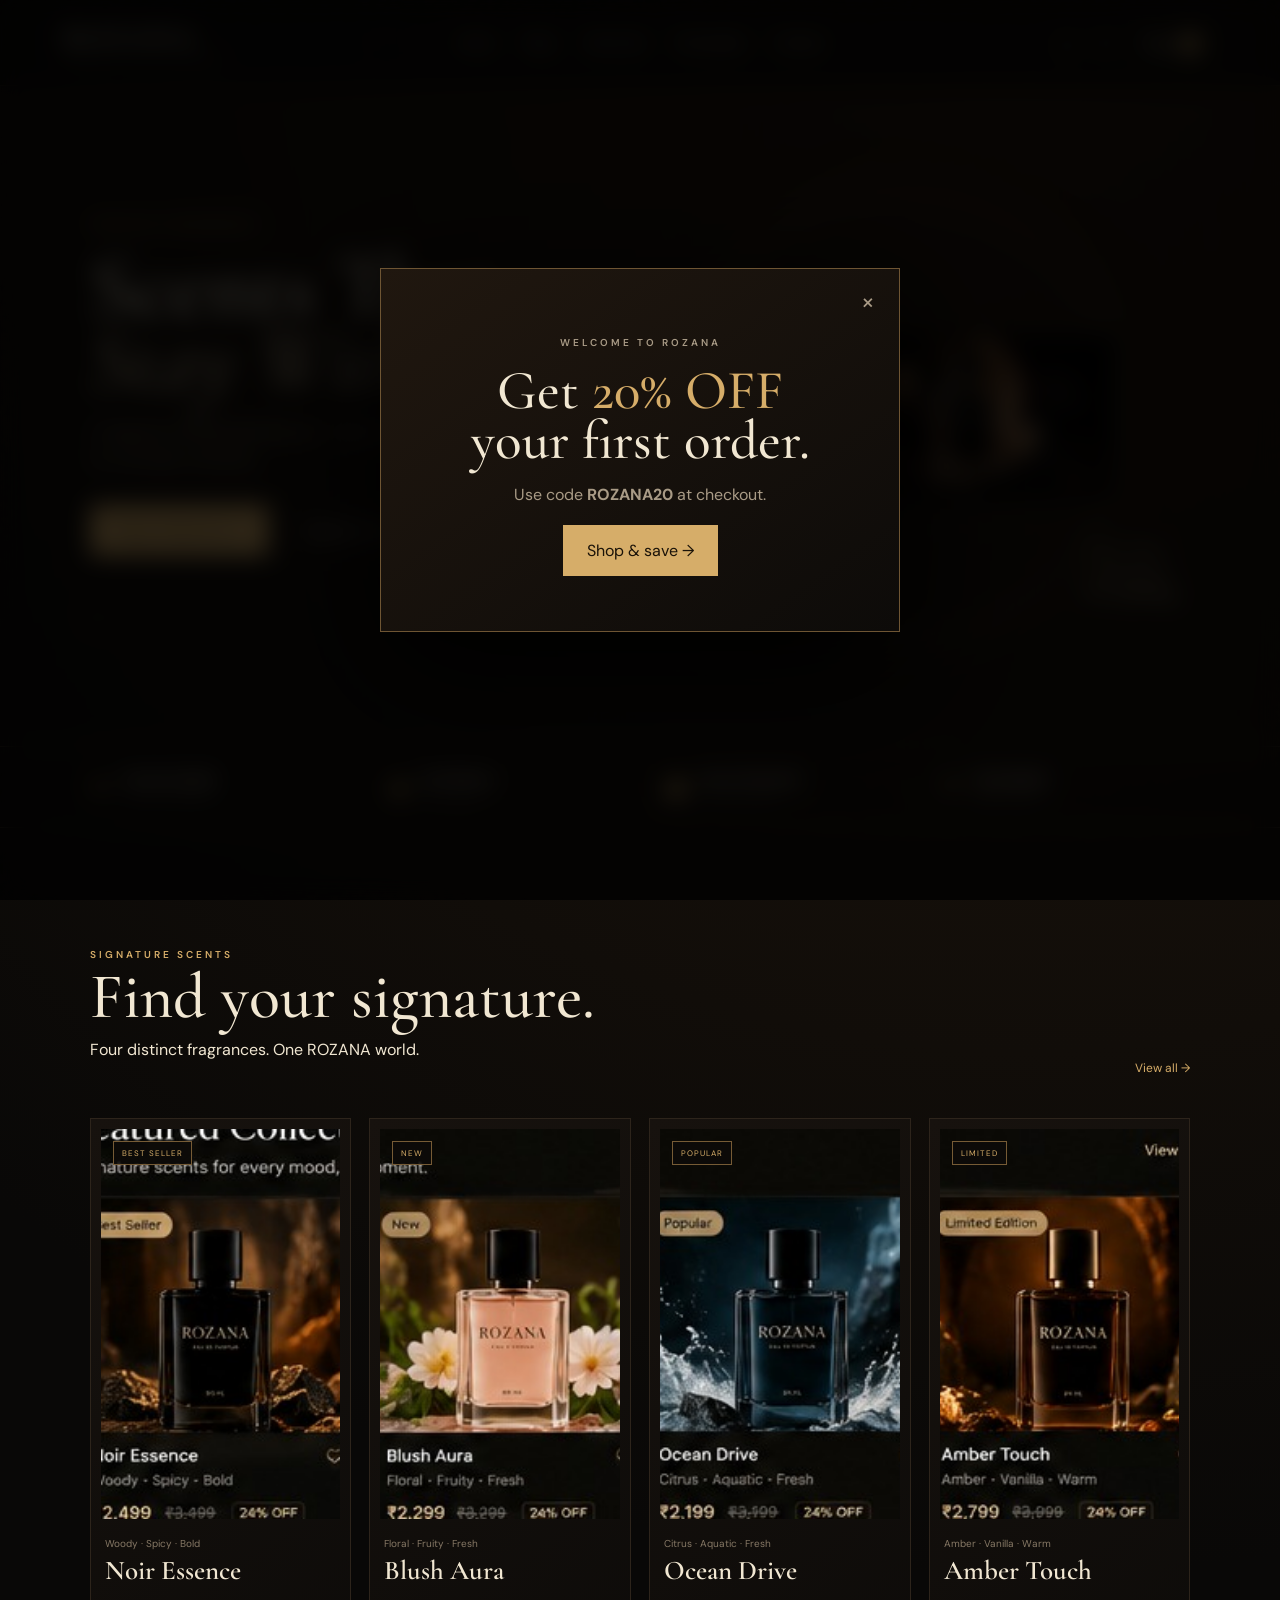
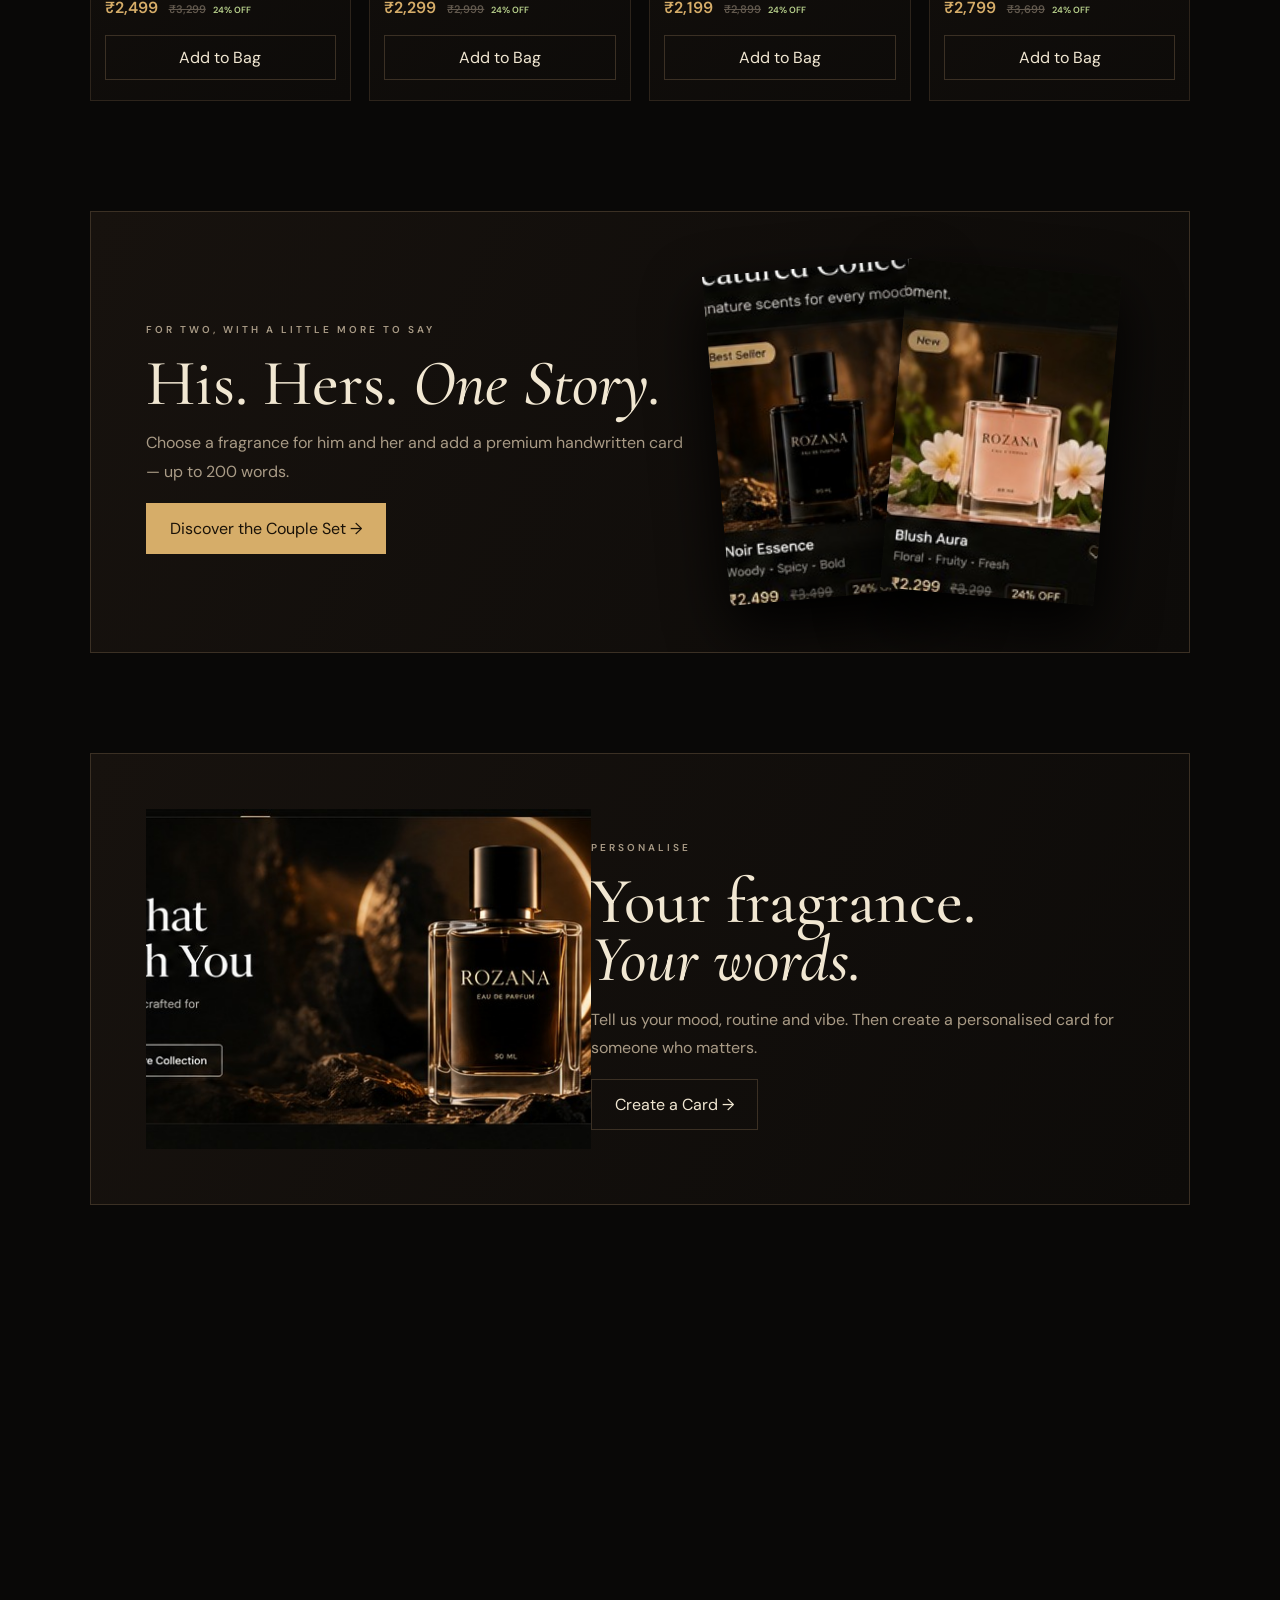
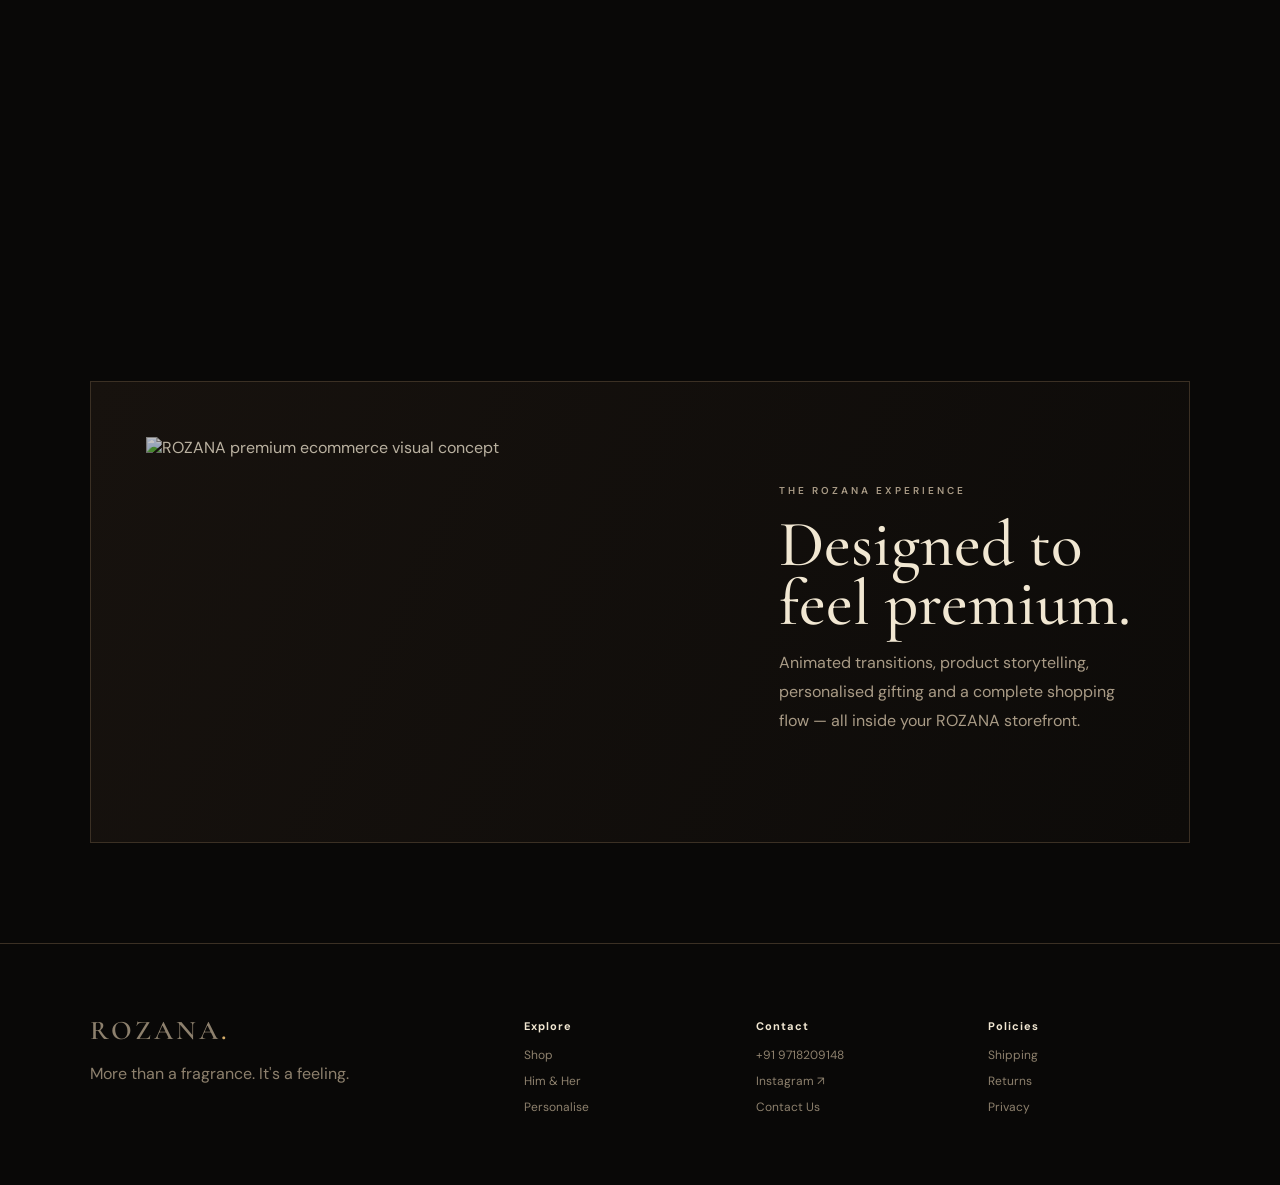
==== index.html @ 4d8184d3 "Update index.html" ====
<!doctype html>
<html lang="en">
<head>
<meta charset="utf-8">
<meta name="viewport" content="width=device-width,initial-scale=1">
<title>ROZANA — Perfume for your everyday</title>
<meta name="description" content="ROZANA premium fragrances for every mood, moment and memory.">
<link rel="stylesheet" href="style.css">
</head>
<body>
<div class="noise"></div>

<header class="nav" id="nav">
  <a class="logo" href="index.html">ROZANA<span>.</span><small>PERFUME FOR YOUR EVERYDAY</small></a>
  <nav>
    <a href="index.html">Home</a><a href="#shop">Shop</a><a href="couple.html">Him & Her</a>
    <a href="card.html">Personalise</a><a href="contact.html">Contact</a>
  </nav>
  <div class="nav-actions">
    <button aria-label="Search" onclick="openSearch()">⌕</button>
    <a href="contact.html" aria-label="Account">♙</a>
    <a class="cart-link" href="cart.html">Bag <b id="cartCount">0</b></a>
  </div>
</header>

<main>
<section class="hero">
  <div class="hero-copy reveal">
    <p class="eyebrow">PREMIUM FRAGRANCES</p>
    <h1>Scents That<br><i>Stay With You.</i></h1>
    <p class="lead">A fragrance should feel like you — memorable, intimate and made for everyday moments.</p>
    <div class="actions"><a class="btn gold" href="#shop">Shop Collection →</a><a class="btn line" href="couple.html">Explore Him & Her</a></div>
    <div class="hero-points"><span>01</span><span>02</span><span>03</span><span>04</span></div>
  </div>
  <div class="hero-art reveal">
    <div class="glow-ring"></div><img src="hero.jpg" alt="ROZANA premium fragrance">
    <div class="floating-note">More than<br>a fragrance.<br><b>It's a feeling.</b></div>
  </div>
</section>

<section class="benefits">
  <div><b>✦</b><span><strong>Premium Quality</strong><small>Authentic products</small></span></div>
  <div><b>◈</b><span><strong>Fast Delivery</strong><small>Across India</small></span></div>
  <div><b>▣</b><span><strong>Secure Payments</strong><small>UPI · Card · COD</small></span></div>
  <div><b>♡</b><span><strong>Personalised</strong><small>Make it yours</small></span></div>
</section>

<section class="section" id="shop">
  <div class="section-head reveal"><div><p class="eyebrow">SIGNATURE SCENTS</p><h2>Find your signature.</h2><p>Four distinct fragrances. One ROZANA world.</p></div><a href="#shop">View all →</a></div>
  <div class="products">
    <article class="product reveal" onclick="location.href='product.html?product=noir'"><div class="product-img"><span>BEST SELLER</span><img src="noir.jpg" alt="Noir Essence"></div><p>Woody · Spicy · Bold</p><h3>Noir Essence</h3><div class="price">₹2,499 <del>₹3,299</del><em>24% OFF</em></div><button onclick="event.stopPropagation();addToCart('Noir Essence',2499,'noir.jpg')">Add to Bag</button></article>
    <article class="product reveal" onclick="location.href='product.html?product=blush'"><div class="product-img"><span>NEW</span><img src="blush.jpg" alt="Blush Aura"></div><p>Floral · Fruity · Fresh</p><h3>Blush Aura</h3><div class="price">₹2,299 <del>₹2,999</del><em>24% OFF</em></div><button onclick="event.stopPropagation();addToCart('Blush Aura',2299,'blush.jpg')">Add to Bag</button></article>
    <article class="product reveal" onclick="location.href='product.html?product=ocean'"><div class="product-img"><span>POPULAR</span><img src="ocean.jpg" alt="Ocean Drive"></div><p>Citrus · Aquatic · Fresh</p><h3>Ocean Drive</h3><div class="price">₹2,199 <del>₹2,899</del><em>24% OFF</em></div><button onclick="event.stopPropagation();addToCart('Ocean Drive',2199,'ocean.jpg')">Add to Bag</button></article>
    <article class="product reveal" onclick="location.href='product.html?product=amber'"><div class="product-img"><span>LIMITED</span><img src="amber.jpg" alt="Amber Touch"></div><p>Amber · Vanilla · Warm</p><h3>Amber Touch</h3><div class="price">₹2,799 <del>₹3,699</del><em>24% OFF</em></div><button onclick="event.stopPropagation();addToCart('Amber Touch',2799,'amber.jpg')">Add to Bag</button></article>
  </div>
</section>

<section class="couple-banner reveal">
  <div><p class="eyebrow">FOR TWO, WITH A LITTLE MORE TO SAY</p><h2>His. Hers. <i>One Story.</i></h2><p>Choose a fragrance for him and her and add a premium handwritten card — up to 200 words.</p><a class="btn gold" href="couple.html">Discover the Couple Set →</a></div>
  <div class="couple-images"><img src="noir.jpg"><img src="blush.jpg"></div>
</section>

<section class="personalise reveal">
  <div class="personalise-image"><img src="hero.jpg" alt=""></div>
  <div><p class="eyebrow">PERSONALISE</p><h2>Your fragrance.<br><i>Your words.</i></h2><p>Tell us your mood, routine and vibe. Then create a personalised card for someone who matters.</p><a class="btn line" href="card.html">Create a Card →</a></div>
</section>

<section class="founder reveal">
  <div><img src="ceo.jpg" alt="Aman Raj Singh, Founder & CEO"></div>
  <div><p class="eyebrow">THE PERSON BEHIND ROZANA</p><h2>Meet Aman Raj Singh.</h2><p>Founder & CEO of ROZANA — building a fragrance brand around presence, emotion and everyday memories.</p><p class="quote">“Fragrance is not just a scent; it is a memory, a feeling, a moment.”</p><a class="btn line" href="contact.html">Get in touch →</a></div>
</section>

<section class="ai-showcase reveal">
  <img src="ai-showcase.png" alt="ROZANA premium ecommerce visual concept">
  <div><p class="eyebrow">THE ROZANA EXPERIENCE</p><h2>Designed to feel premium.</h2><p>Animated transitions, product storytelling, personalised gifting and a complete shopping flow — all inside your ROZANA storefront.</p></div>
</section>
</main>

<footer>
  <div><a class="logo" href="index.html">ROZANA<span>.</span></a><p>More than a fragrance. It's a feeling.</p></div>
  <div><h4>Explore</h4><a href="#shop">Shop</a><a href="couple.html">Him & Her</a><a href="card.html">Personalise</a></div>
  <div><h4>Contact</h4><a href="tel:+919718209148">+91 9718209148</a><a href="https://www.instagram.com/_aman_singh__81?stkn=MWptejJ2N3R3ejg1Yw%3D%3D&utm_source=qr" target="_blank">Instagram ↗</a><a href="contact.html">Contact Us</a></div>
  <div><h4>Policies</h4><a href="#">Shipping</a><a href="#">Returns</a><a href="#">Privacy</a></div>
</footer>

<div class="modal" id="discountModal"><div class="modal-card offer"><button class="close" onclick="closeModal('discountModal')">×</button><p class="eyebrow">WELCOME TO ROZANA</p><h2>Get <span>20% OFF</span><br>your first order.</h2><p>Use code <b>ROZANA20</b> at checkout.</p><button class="btn gold" onclick="closeModal('discountModal');openModal('coupleModal')">Shop & save →</button></div></div>
<div class="modal" id="coupleModal"><div class="modal-card couple-modal"><button class="close" onclick="closeModal('coupleModal')">×</button><p class="eyebrow">A LITTLE SOMETHING FOR TWO</p><h2>Him + Her<br><i>One beautiful story.</i></h2><p>Order any couple set and add a handwritten personalised card up to 200 words.</p><a class="btn gold" href="couple.html">Explore Couple Set →</a></div></div>
<div class="search-modal" id="searchModal"><div><button class="close" onclick="closeSearch()">×</button><input id="searchInput" autofocus placeholder="Search Noir, Blush, Ocean..."><p>Try: Noir Essence · Blush Aura · Ocean Drive · Amber Touch</p></div></div>
<div class="toast" id="toast"></div>
<script src="script.js"></script>
</body>
</html>
---- style.css ----
@import url('https://fonts.googleapis.com/css2?family=Cormorant+Garamond:wght@400;500;600;700&family=DM+Sans:wght@400;500;600&display=swap');
:root{--bg:#090807;--panel:#12100d;--panel2:#181410;--line:#3b3024;--gold:#d6ad69;--cream:#f1e7d2;--muted:#a99b86;--serif:'Cormorant Garamond',serif;--sans:'DM Sans',sans-serif}
*{box-sizing:border-box}html{scroll-behavior:smooth}body{margin:0;background:radial-gradient(circle at 80% 0,#21170d 0,#090807 35%);color:var(--cream);font-family:var(--sans);overflow-x:hidden}.noise{position:fixed;inset:0;pointer-events:none;opacity:.035;background-image:url("data:image/svg+xml,%3Csvg viewBox='0 0 160 160' xmlns='http://www.w3.org/2000/svg'%3E%3Cfilter id='n'%3E%3CfeTurbulence type='fractalNoise' baseFrequency='.8' numOctaves='4' stitchTiles='stitch'/%3E%3C/filter%3E%3Crect width='100%25' height='100%25' filter='url(%23n)' opacity='.8'/%3E%3C/svg%3E");z-index:20}
a{color:inherit;text-decoration:none}button,input,textarea{font:inherit}.nav{position:sticky;top:0;z-index:15;height:86px;padding:0 max(5vw,40px);display:flex;align-items:center;justify-content:space-between;border-bottom:1px solid rgba(214,173,105,.12);background:rgba(9,8,7,.78);backdrop-filter:blur(18px)}.logo{font:600 27px var(--serif);letter-spacing:3px}.logo span{color:var(--gold)}.logo small{display:block;font:8px var(--sans);letter-spacing:1.8px;color:#857966}.nav nav{display:flex;gap:30px;color:#b9ac98;font-size:13px}.nav nav a:hover,.nav nav a.active{color:var(--gold)}.nav-actions{display:flex;gap:17px;align-items:center;color:#c7b99f}.nav-actions button{background:none;border:0;color:inherit;font-size:24px;cursor:pointer}.cart-link{border:1px solid var(--line);padding:11px 15px;border-radius:2px}.cart-link b,.nav-actions b{background:var(--gold);color:#17110a;border-radius:50%;font-size:11px;padding:3px 6px;margin-left:4px}
.hero{min-height:650px;display:grid;grid-template-columns:1fr 1.1fr;align-items:center;padding:70px max(7vw,50px);position:relative}.hero-copy{max-width:610px}.eyebrow{font-size:10px;letter-spacing:3px;color:var(--gold);font-weight:600}.hero h1,.section h2,.couple-hero h1,.card-intro h1,.contact-page h1,.founder h2{font:500 clamp(52px,7vw,92px)/.82 var(--serif);margin:20px 0}.hero h1 i,.couple-hero i,.card-intro i,.contact-page i,.founder i{font-weight:400;color:#d4c2a1}.lead{color:var(--muted);max-width:500px;line-height:1.8}.actions{display:flex;gap:12px;flex-wrap:wrap;margin-top:30px}.btn{display:inline-flex;align-items:center;justify-content:center;border:1px solid var(--line);padding:14px 23px;cursor:pointer;transition:.35s}.btn.gold{background:var(--gold);color:#1a1208;border-color:var(--gold)}.btn.gold:hover{transform:translateY(-3px);box-shadow:0 12px 35px rgba(214,173,105,.2)}.btn.line:hover{border-color:var(--gold);color:var(--gold)}.hero-points{display:flex;gap:20px;margin-top:55px;color:#716554;font-size:10px}.hero-points span:first-child{color:var(--gold)}.hero-art{height:520px;position:relative;display:flex;align-items:center;justify-content:center}.hero-art img{width:min(75%,550px);max-height:560px;object-fit:cover;border-radius:2px;filter:saturate(.8) contrast(1.1);animation:float 6s ease-in-out infinite}.glow-ring{position:absolute;width:430px;height:430px;border:1px solid rgba(214,173,105,.35);border-radius:50%;box-shadow:0 0 80px rgba(214,173,105,.08);animation:spin 20s linear infinite}.floating-note{position:absolute;right:2%;bottom:14%;font:italic 20px var(--serif);color:#c8b596;line-height:1.05}.benefits{display:grid;grid-template-columns:repeat(4,1fr);border-top:1px solid var(--line);border-bottom:1px solid var(--line);padding:24px max(7vw,40px)}.benefits>div{display:flex;gap:14px;align-items:center;border-right:1px solid var(--line);padding-left:25px}.benefits>div:first-child{padding-left:0}.benefits>div:last-child{border:0}.benefits b{color:var(--gold);font-size:22px}.benefits strong,.benefits small{display:block}.benefits strong{font-size:12px}.benefits small{color:#776d60;font-size:10px;margin-top:3px}.section{padding:110px max(7vw,40px)}.section-head{display:flex;justify-content:space-between;align-items:end;margin-bottom:42px}.section h2{font-size:64px;margin:10px 0}.section-head> a{color:var(--gold);font-size:12px}.products{display:grid;grid-template-columns:repeat(4,1fr);gap:18px}.product{background:linear-gradient(145deg,#17120e,#0d0b09);border:1px solid #2d241b;padding:10px 10px 20px;cursor:pointer;transition:.45s;position:relative}.product:hover{transform:translateY(-8px);border-color:#7c6039;box-shadow:0 25px 70px rgba(0,0,0,.4)}.product-img{height:390px;background:#15100c;position:relative;overflow:hidden}.product-img img{width:100%;height:100%;object-fit:cover;transition:.7s}.product:hover .product-img img{transform:scale(1.06)}.product-img span{position:absolute;top:12px;left:12px;z-index:1;background:#0d0b09dd;border:1px solid #765b35;color:var(--gold);padding:6px 8px;font-size:8px;letter-spacing:1px}.product>p{font-size:10px;color:#877966;margin:18px 4px 4px}.product h3{font:600 27px var(--serif);margin:0 4px}.price{margin:10px 4px;color:var(--gold);font-weight:600}.price del{color:#62594e;font-size:11px;margin-left:7px}.price em{font-style:normal;color:#b9d28d;font-size:9px;margin-left:7px}.product button{width:calc(100% - 8px);margin:7px 4px 0;background:transparent;color:var(--cream);border:1px solid var(--line);padding:11px;cursor:pointer}.product button:hover{border-color:var(--gold);color:var(--gold)}
.couple-banner,.personalise,.founder,.ai-showcase{margin:0 max(7vw,40px) 100px;border:1px solid var(--line);background:linear-gradient(115deg,#17120e,#0d0b09);min-height:410px;padding:55px;display:grid;grid-template-columns:1.1fr .9fr;align-items:center;overflow:hidden}.couple-banner h2,.personalise h2,.ai-showcase h2{font:500 65px/.9 var(--serif);margin:16px 0}.couple-banner p,.personalise p,.founder p,.ai-showcase p{color:var(--muted);line-height:1.8;max-width:580px}.couple-images{display:flex;justify-content:center;gap:-20px}.couple-images img{width:48%;height:330px;object-fit:cover;transform:rotate(-5deg);box-shadow:0 25px 60px #000}.couple-images img+img{transform:rotate(5deg);margin-left:-35px}.personalise{grid-template-columns:.9fr 1.1fr}.personalise-image{height:340px;overflow:hidden}.personalise-image img{width:100%;height:100%;object-fit:cover}.founder{grid-template-columns:.7fr 1.3fr}.founder>div:first-child{height:410px}.founder img{width:100%;height:100%;object-fit:cover;object-position:center 20%}.quote{font:italic 25px var(--serif);color:#cdbb9d!important}.ai-showcase{position:relative;grid-template-columns:1.2fr .8fr}.ai-showcase img{width:100%;height:350px;object-fit:cover;opacity:.75}.ai-showcase>div{padding-left:40px}
footer{border-top:1px solid var(--line);padding:60px max(7vw,40px);display:grid;grid-template-columns:2fr repeat(3,1fr);gap:30px;color:#8d806d}footer h4{color:var(--cream);font-size:11px;letter-spacing:1px}footer a{display:block;font-size:12px;margin:10px 0}footer a:hover{color:var(--gold)}
.modal,.search-modal{position:fixed;inset:0;background:rgba(0,0,0,.78);backdrop-filter:blur(12px);z-index:50;display:none;align-items:center;justify-content:center}.modal.show,.search-modal.show{display:flex}.modal-card{width:min(520px,90vw);background:linear-gradient(145deg,#20170f,#0d0b09);border:1px solid #6e5533;padding:55px;position:relative;text-align:center;box-shadow:0 40px 120px #000}.modal-card h2{font:500 55px/.9 var(--serif);margin:15px 0}.modal-card h2 span{color:var(--gold)}.modal-card p{color:var(--muted);line-height:1.7}.close{position:absolute;top:15px;right:18px;border:0;background:none;color:#a99b86;font-size:25px;cursor:pointer}.search-modal>div{width:min(700px,90vw)}.search-modal input{width:100%;background:none;border:0;border-bottom:1px solid var(--gold);color:var(--cream);font:500 42px var(--serif);padding:20px 0;outline:0}.search-modal p{color:#837764}.toast{position:fixed;right:25px;bottom:25px;background:#17110b;border:1px solid var(--gold);padding:15px 20px;color:var(--cream);transform:translateY(120px);opacity:0;transition:.3s;z-index:80}.toast.show{transform:none;opacity:1}
.product-page,.cart-page,.checkout,.card-page,.contact-page{padding:90px max(7vw,40px)}.breadcrumbs{color:#716555;font-size:11px;margin-bottom:30px}.breadcrumbs a{color:var(--gold)}.product-detail{display:grid;grid-template-columns:1.05fr .95fr;gap:70px}.detail-image{height:650px;background:#120d09}.detail-image img{width:100%;height:100%;object-fit:cover}.detail-copy h1{font:500 78px/.85 var(--serif);margin:15px 0}.category{color:#8d806d}.rating{color:var(--gold);margin:22px 0}.rating span{color:#857967;font-size:11px;margin-left:10px}.big-price{font-size:28px;color:var(--gold);margin:15px 0}.detail-copy>p:not(.category){color:#a99b86;line-height:1.8}.sizes{display:flex;gap:8px;align-items:center;margin:25px 0}.sizes b{margin-right:12px}.sizes button,.qty button{background:none;border:1px solid var(--line);color:var(--cream);padding:9px 15px;cursor:pointer}.sizes .active{border-color:var(--gold);color:var(--gold)}.qty{display:flex;gap:0;margin-bottom:20px}.qty button{width:38px}.qty span{border-top:1px solid var(--line);border-bottom:1px solid var(--line);padding:9px 20px}.detail-actions{display:flex;gap:10px;margin-bottom:35px}.detail-copy details{border-top:1px solid var(--line);padding:17px 0;color:#c1b39c}.detail-copy details p{color:#827665;line-height:1.7}.couple-hero{min-height:600px;padding:100px max(7vw,40px);display:grid;grid-template-columns:1fr 1fr;align-items:center;background:radial-gradient(circle at 75%,#382014,#090807 55%)}.couple-hero h1{font-size:92px}.couple-hero p{color:#a99b86;line-height:1.8;max-width:520px}.offer-badge{display:inline-block;border:1px solid var(--gold);padding:10px 15px;color:var(--gold);font-size:10px;letter-spacing:1px;margin-top:15px}.couple-bottles{display:flex;justify-content:center}.couple-bottles img{width:48%;height:500px;object-fit:cover}.couple-grid{padding:100px max(7vw,40px);display:grid;grid-template-columns:1fr 70px 1fr;align-items:center;gap:25px}.pair-card{background:#14100c;border:1px solid var(--line);padding:20px;text-align:center}.pair-card img{width:100%;height:430px;object-fit:cover}.pair-card h2{font:500 45px var(--serif);margin:15px 0 4px}.pair-card p{color:#857866}.tag{display:inline-block;color:var(--gold);font-size:9px;letter-spacing:2px;margin:10px}.pair-plus{font:40px var(--serif);color:var(--gold);text-align:center}.card-offer{margin:0 max(7vw,40px) 100px;display:grid;grid-template-columns:1fr .8fr;gap:60px;align-items:center;border:1px solid var(--line);padding:70px;background:#14100c}.card-offer h2{font:500 64px/.9 var(--serif)}.card-offer p,.card-offer li{color:#a99b86;line-height:1.8}.note-preview{background:#e9d7b4;color:#342718;padding:50px 35px;min-height:390px;transform:rotate(2deg);box-shadow:0 30px 80px #000;display:flex;flex-direction:column;justify-content:center}.note-preview p{color:#5e4c34;font:600 15px var(--serif);letter-spacing:2px}.note-preview span{font:italic 24px var(--serif);margin-bottom:25px}.note-preview strong{font:italic 32px var(--serif);font-weight:500}.note-preview small{font-size:25px;margin-top:30px}.note-preview em{font:11px var(--sans);margin-top:20px;color:#806d4e}.card-page{max-width:1300px;margin:auto}.card-intro{max-width:700px}.card-intro h1{font-size:85px}.card-intro>p:last-child{color:#a99b86;line-height:1.8}.card-builder{margin-top:60px;display:grid;grid-template-columns:1fr .8fr;gap:60px}.card-builder label{display:flex;justify-content:space-between;font-size:12px;margin-bottom:12px}.card-builder label span{color:var(--gold)}textarea,input{background:#100d0a;border:1px solid var(--line);color:var(--cream);padding:16px;outline:0}textarea:focus,input:focus{border-color:#8c6b3d}.card-builder textarea{width:100%;height:320px;resize:vertical}.card-examples{display:flex;gap:8px;flex-wrap:wrap;margin:12px 0 25px}.card-examples button{background:none;border:1px solid var(--line);color:#a99b86;padding:8px 10px;cursor:pointer;font-size:11px}.paper{background:#e9d7b4;color:#342718;padding:50px;min-height:460px;display:flex;flex-direction:column;justify-content:center;box-shadow:0 30px 100px #000;transform:rotate(1.5deg)}.paper p{font:600 14px var(--serif);letter-spacing:3px}.paper span{font:italic 22px var(--serif);margin:30px 0 15px}.paper strong{font:italic 34px var(--serif);font-weight:500;line-height:1.1}.paper small{font-size:25px;margin-top:25px}.paper em{font:10px var(--sans);color:#806d4e;margin-top:25px}.cart-page h1,.checkout h1{font:500 72px var(--serif);margin:15px 0}.cart-layout,.checkout{display:grid;grid-template-columns:1.5fr .7fr;gap:50px}.cart-row{display:grid;grid-template-columns:90px 1fr auto;gap:18px;align-items:center;border-bottom:1px solid var(--line);padding:18px 0}.cart-row img{width:90px;height:110px;object-fit:cover}.cart-row h3{font:500 28px var(--serif);margin:0}.cart-row p{color:#847665;font-size:11px}.cart-row .remove{background:none;border:0;color:#866f54;cursor:pointer}.summary{background:#13100d;border:1px solid var(--line);padding:25px;height:max-content;position:sticky;top:110px}.summary h3{font:500 30px var(--serif)}.summary>div{display:flex;justify-content:space-between;margin:16px 0;color:#9b8d79;font-size:13px}.summary .total{font-size:17px;color:var(--cream)}.summary input{width:100%;margin:10px 0}.full{width:100%;margin-top:10px}.checkout{max-width:1250px;margin:auto}.checkout>div{min-width:0}.form-card{background:#13100d;border:1px solid var(--line);padding:25px;margin-bottom:20px}.form-card h3{font:500 28px var(--serif);margin-top:0}.form-card input,.form-card textarea{width:100%;margin:7px 0}.form-card textarea{min-height:120px}.two{display:grid;grid-template-columns:1fr 1fr;gap:10px}.radio{display:flex;align-items:center;gap:10px;padding:15px;border:1px solid var(--line);margin:8px 0;color:#b6a78e}.radio span{font-size:10px;color:#766a5a;margin-left:auto}.small{font-size:10px;color:#6f6559;line-height:1.7}.check{display:block;color:#887a68;font-size:11px;margin:20px 0}.secure{color:#9c8d78;font-size:11px}.success{min-height:100vh;display:grid;place-items:center;padding:30px;background:radial-gradient(circle at center,#291c10,#090807 55%)}.success-card{max-width:720px;text-align:center;border:1px solid #6f5532;padding:70px;background:#0e0b09}.checkmark{width:75px;height:75px;border:1px solid var(--gold);border-radius:50%;display:grid;place-items:center;color:var(--gold);font-size:35px;margin:0 auto 25px}.success h1{font:500 65px var(--serif)}.success p{color:#9f907b;line-height:1.8}.success-details{margin:30px 0;text-align:left}.contact-page{display:grid;grid-template-columns:1fr .8fr;gap:90px;min-height:650px;align-items:center}.contact-page h1{font-size:90px}.contact-page>div>p:not(.eyebrow){color:#a99b86;line-height:1.8;max-width:500px}.contact-list{margin-top:35px}.contact-list a{display:block;color:var(--gold);margin:18px 0}.reveal{opacity:0;transform:translateY(35px);transition:1s ease}.reveal.visible{opacity:1;transform:none}
@keyframes float{50%{transform:translateY(-14px)}}@keyframes spin{to{transform:rotate(360deg)}}@media(max-width:900px){.nav nav{display:none}.hero,.couple-hero,.product-detail,.card-builder,.contact-page,.checkout,.cart-layout,.couple-banner,.personalise,.founder,.ai-showcase,.card-offer{grid-template-columns:1fr}.hero{padding:60px 25px}.hero-art{height:420px}.benefits{grid-template-columns:1fr 1fr;gap:20px}.benefits>div{border:0;padding:0}.section,.product-page,.cart-page,.card-page,.contact-page{padding:70px 25px}.products{grid-template-columns:1fr 1fr}.section h2,.couple-banner h2,.personalise h2,.ai-showcase h2{font-size:50px}.couple-grid{grid-template-columns:1fr}.pair-plus{display:none}.couple-hero{padding:70px 25px}.couple-hero h1,.card-intro h1,.contact-page h1{font-size:65px}.card-offer{margin:0 25px 70px;padding:35px}.ai-showcase>div{padding:25px 0}.cart-layout,.checkout{display:block}.summary{position:static;margin-top:30px}.contact-page{padding-top:80px}}@media(max-width:560px){.logo{font-size:22px}.nav{padding:0 18px}.nav-actions{gap:8px}.hero h1{font-size:57px}.products{grid-template-columns:1fr}.benefits{grid-template-columns:1fr}.product-img{height:420px}.floating-note{right:0}.hero-art img{width:88%}.two{grid-template-columns:1fr}.detail-copy h1{font-size:55px}.detail-image{height:500px}.couple-bottles img{height:350px}.cart-row{grid-template-columns:65px 1fr}.cart-row img{width:65px;height:85px}.cart-row .remove{grid-column:2}.success h1{font-size:48px}}
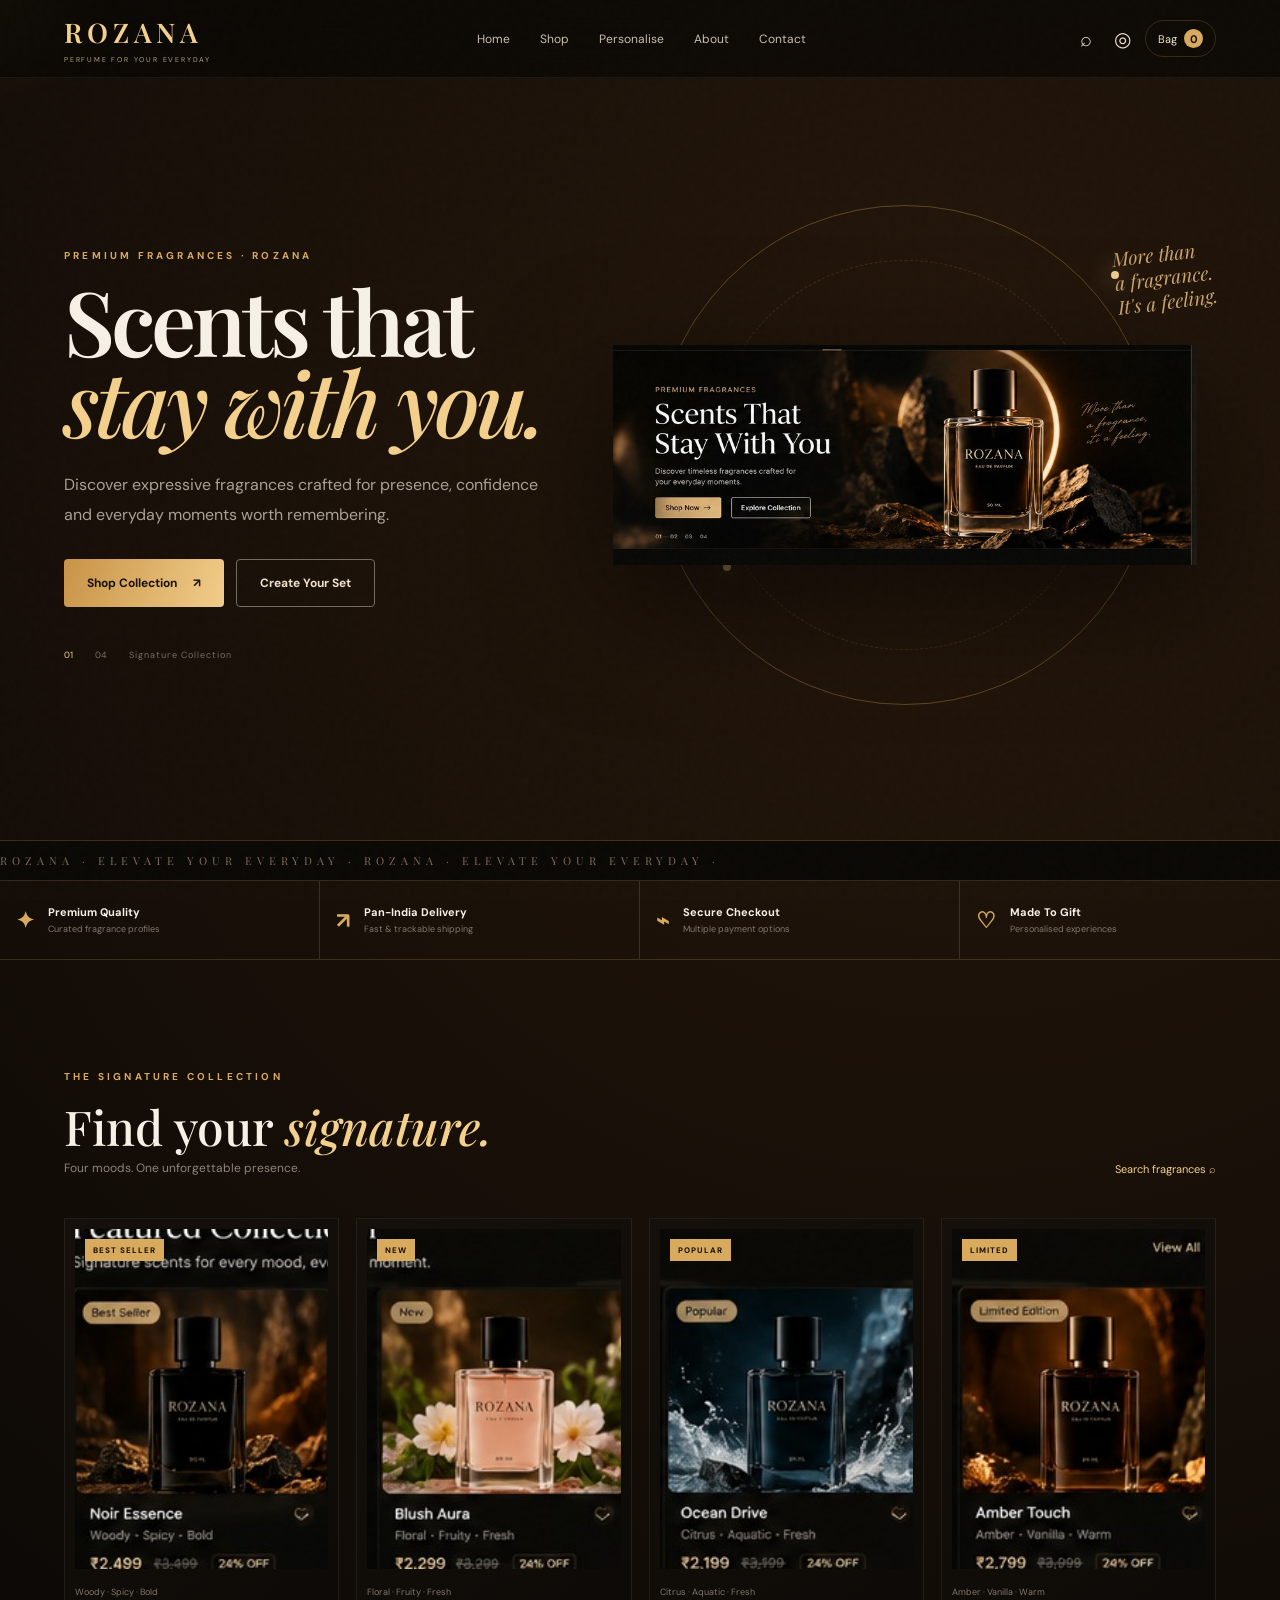
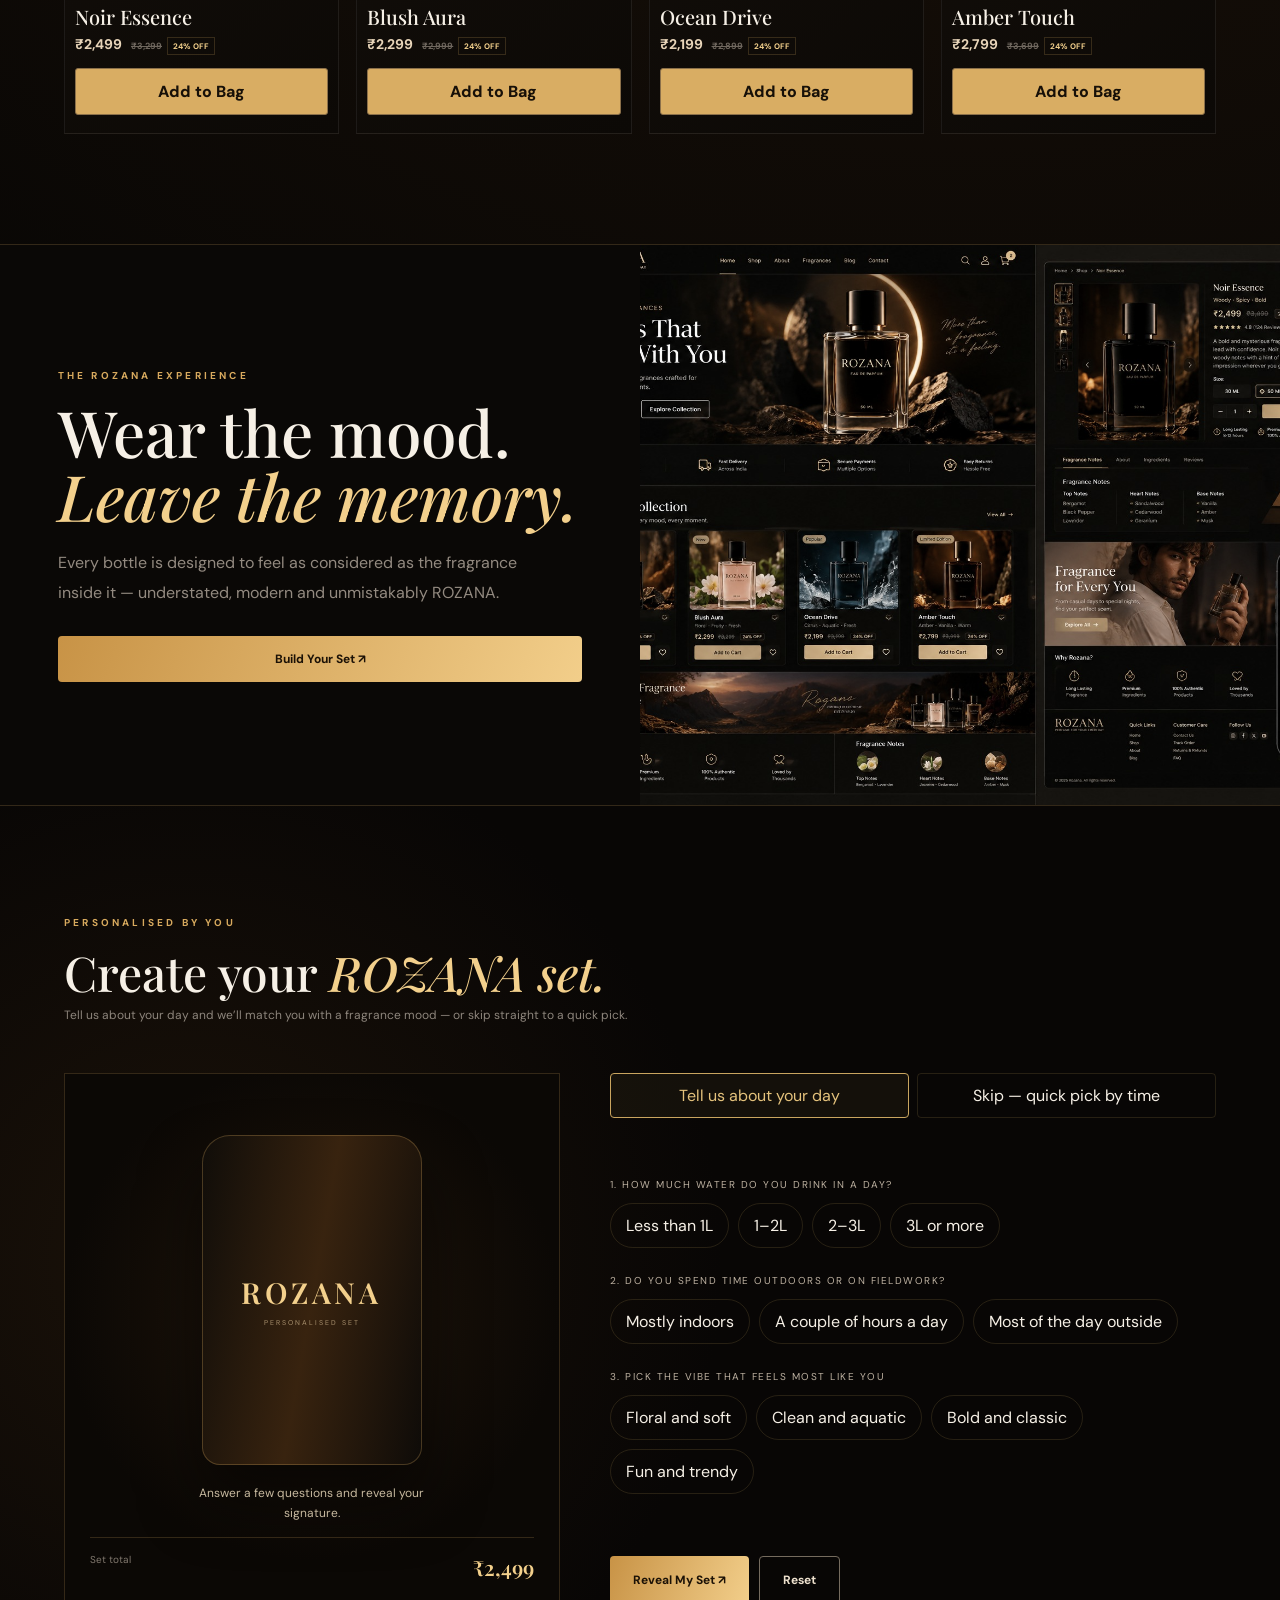
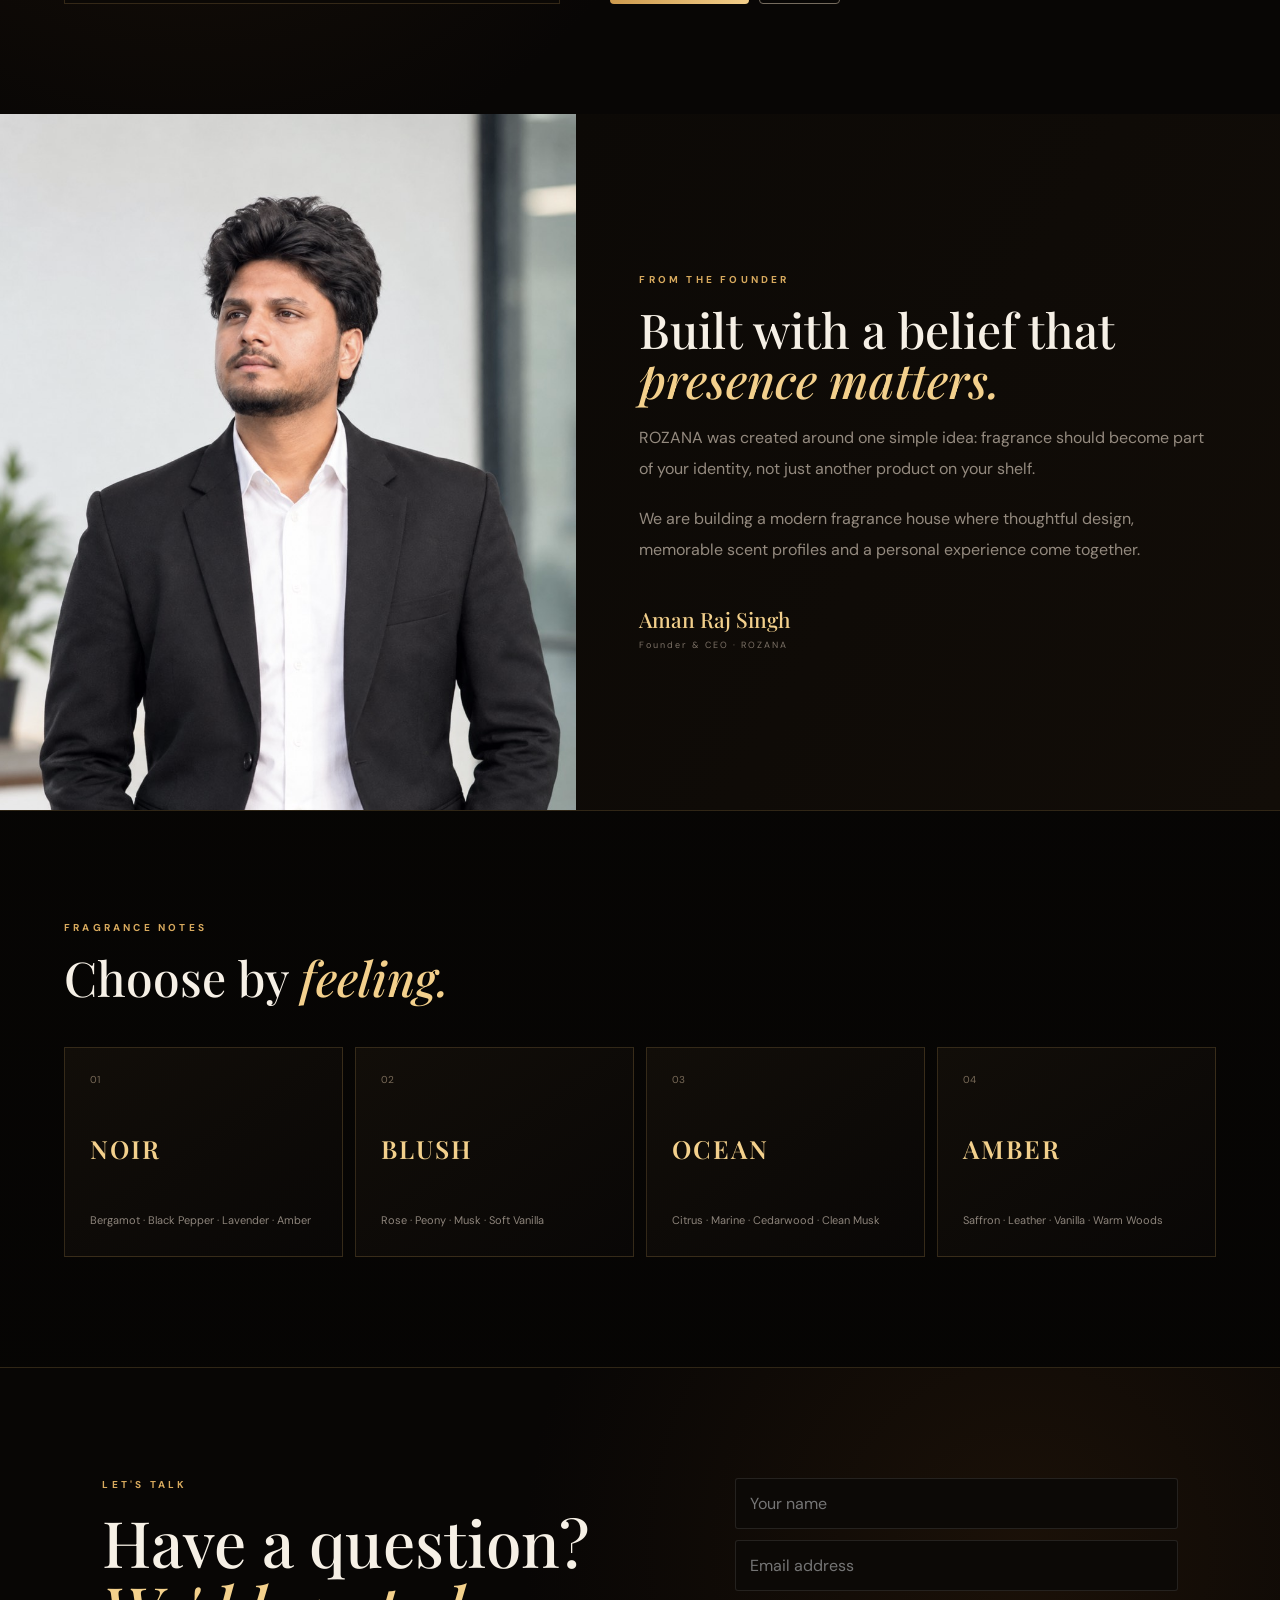
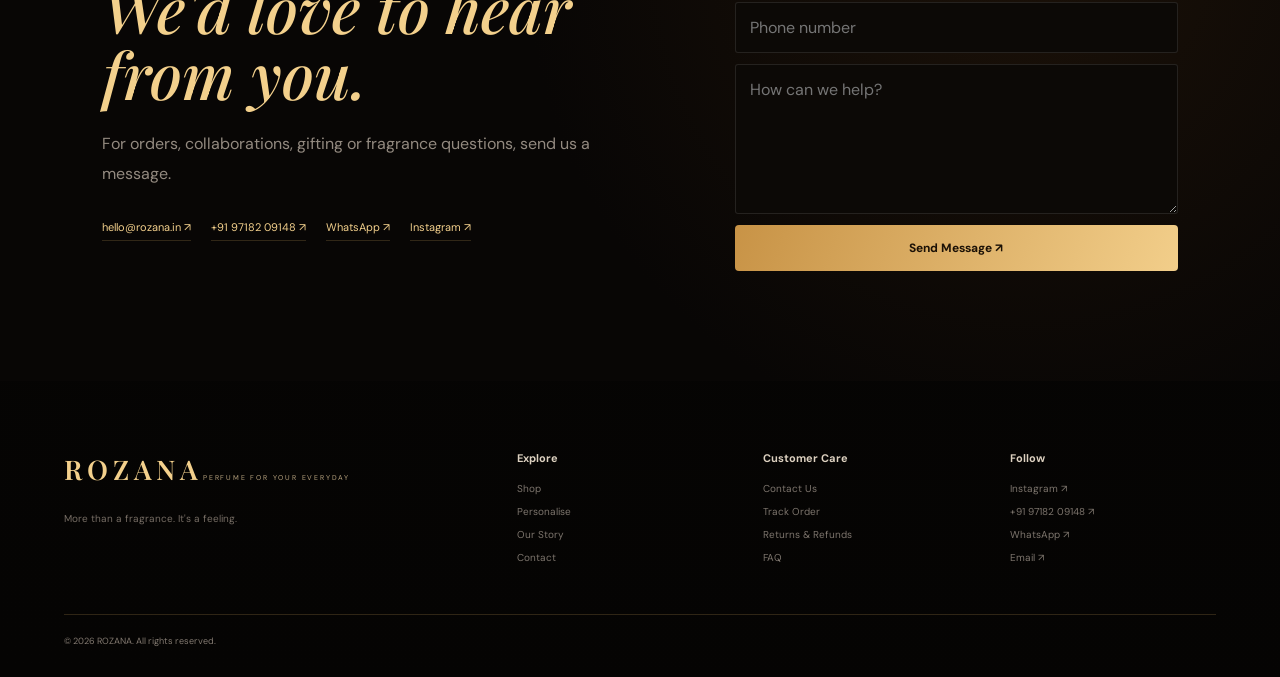
==== commit 1767bff5: "Add files via upload" ====
--- a/index.html
+++ b/index.html
@@ -3,90 +3,92 @@
 <head>
 <meta charset="utf-8">
 <meta name="viewport" content="width=device-width,initial-scale=1">
-<title>ROZANA — Perfume for your everyday</title>
-<meta name="description" content="ROZANA premium fragrances for every mood, moment and memory.">
+<meta name="description" content="ROZANA — premium fragrances crafted to leave an impression.">
+<title>ROZANA — More Than A Fragrance</title>
+<link rel="preconnect" href="https://fonts.googleapis.com">
+<link rel="preconnect" href="https://fonts.gstatic.com" crossorigin>
+<link href="https://fonts.googleapis.com/css2?family=DM+Sans:wght@400;500;600;700&family=Playfair+Display:wght@500;600;700&display=swap" rel="stylesheet">
 <link rel="stylesheet" href="style.css">
 </head>
 <body>
-<div class="noise"></div>
-
+<div class="noise"></div><div class="cursor-glow"></div>
 <header class="nav" id="nav">
-  <a class="logo" href="index.html">ROZANA<span>.</span><small>PERFUME FOR YOUR EVERYDAY</small></a>
-  <nav>
-    <a href="index.html">Home</a><a href="#shop">Shop</a><a href="couple.html">Him & Her</a>
-    <a href="card.html">Personalise</a><a href="contact.html">Contact</a>
-  </nav>
+  <a class="brand" href="#home"><span>ROZANA</span><small>PERFUME FOR YOUR EVERYDAY</small></a>
+  <nav class="links"><a href="#home">Home</a><a href="#shop">Shop</a><a href="#custom">Personalise</a><a href="#about">About</a><a href="#contact">Contact</a></nav>
   <div class="nav-actions">
-    <button aria-label="Search" onclick="openSearch()">⌕</button>
-    <a href="contact.html" aria-label="Account">♙</a>
-    <a class="cart-link" href="cart.html">Bag <b id="cartCount">0</b></a>
+    <button class="icon-btn" aria-label="Search" onclick="openSearch()">⌕</button>
+    <a class="icon-btn insta" aria-label="Instagram" href="https://www.instagram.com/_aman_singh__81?stkn=MWptejJ2N3R3ejg1Yw%3D%3D&utm_source=qr" target="_blank" rel="noreferrer">◎</a>
+    <button class="cart-btn" onclick="openCart()">Bag <b id="cartCount">0</b></button>
+    <button class="menu-btn" onclick="toggleMenu()">☰</button>
   </div>
 </header>
-
+<div class="mobile-menu" id="mobileMenu"><a href="#home">Home</a><a href="#shop">Shop</a><a href="#custom">Personalise</a><a href="#about">About</a><a href="#contact">Contact</a></div>
 <main>
-<section class="hero">
+<section class="hero" id="home">
   <div class="hero-copy reveal">
-    <p class="eyebrow">PREMIUM FRAGRANCES</p>
-    <h1>Scents That<br><i>Stay With You.</i></h1>
-    <p class="lead">A fragrance should feel like you — memorable, intimate and made for everyday moments.</p>
-    <div class="actions"><a class="btn gold" href="#shop">Shop Collection →</a><a class="btn line" href="couple.html">Explore Him & Her</a></div>
-    <div class="hero-points"><span>01</span><span>02</span><span>03</span><span>04</span></div>
+    <p class="eyebrow">PREMIUM FRAGRANCES · ROZANA</p>
+    <h1>Scents that<br><i>stay with you.</i></h1>
+    <p class="lead">Discover expressive fragrances crafted for presence, confidence and everyday moments worth remembering.</p>
+    <div class="hero-buttons"><a class="btn primary" href="#shop">Shop Collection <span>↗</span></a><a class="btn ghost" href="#custom">Create Your Set</a></div>
+    <div class="hero-meta"><span>01</span><span>04</span><em>Signature Collection</em></div>
   </div>
-  <div class="hero-art reveal">
-    <div class="glow-ring"></div><img src="hero.jpg" alt="ROZANA premium fragrance">
-    <div class="floating-note">More than<br>a fragrance.<br><b>It's a feeling.</b></div>
+  <div class="hero-art reveal"><div class="orbit o1"></div><div class="orbit o2"></div><img src="hero.jpg" alt="ROZANA premium perfume"><div class="hero-note">More than<br>a fragrance.<br><i>It's a feeling.</i></div></div>
+</section>
+<section class="marquee"><div>ROZANA · ELEVATE YOUR EVERYDAY · ROZANA · ELEVATE YOUR EVERYDAY ·</div></section>
+<section class="benefits"><div><strong>✦</strong><span><b>Premium Quality</b><small>Curated fragrance profiles</small></span></div><div><strong>↗</strong><span><b>Pan-India Delivery</b><small>Fast & trackable shipping</small></span></div><div><strong>⌁</strong><span><b>Secure Checkout</b><small>Multiple payment options</small></span></div><div><strong>♡</strong><span><b>Made To Gift</b><small>Personalised experiences</small></span></div></section>
+<section class="section" id="shop">
+ <div class="section-head reveal"><div><p class="eyebrow">THE SIGNATURE COLLECTION</p><h2>Find your <i>signature.</i></h2><p>Four moods. One unforgettable presence.</p></div><button class="text-btn" onclick="openSearch()">Search fragrances ⌕</button></div>
+ <div class="products">
+  <article class="product reveal" data-name="Noir Essence" data-price="2499" data-img="noir.jpg"><div class="product-img"><span>BEST SELLER</span><img src="noir.jpg" alt="Noir Essence"><button class="quick" onclick="quickView(this)">Quick view</button></div><p class="category">Woody · Spicy · Bold</p><h3>Noir Essence</h3><div class="price">₹2,499 <del>₹3,299</del><em>24% OFF</em></div><button class="add" onclick="addToCart('Noir Essence',2499,'noir.jpg')">Add to Bag</button></article>
+  <article class="product reveal" data-name="Blush Aura" data-price="2299" data-img="blush.jpg"><div class="product-img"><span>NEW</span><img src="blush.jpg" alt="Blush Aura"><button class="quick" onclick="quickView(this)">Quick view</button></div><p class="category">Floral · Fruity · Fresh</p><h3>Blush Aura</h3><div class="price">₹2,299 <del>₹2,999</del><em>24% OFF</em></div><button class="add" onclick="addToCart('Blush Aura',2299,'blush.jpg')">Add to Bag</button></article>
+  <article class="product reveal" data-name="Ocean Drive" data-price="2199" data-img="ocean.jpg"><div class="product-img"><span>POPULAR</span><img src="ocean.jpg" alt="Ocean Drive"><button class="quick" onclick="quickView(this)">Quick view</button></div><p class="category">Citrus · Aquatic · Fresh</p><h3>Ocean Drive</h3><div class="price">₹2,199 <del>₹2,899</del><em>24% OFF</em></div><button class="add" onclick="addToCart('Ocean Drive',2199,'ocean.jpg')">Add to Bag</button></article>
+  <article class="product reveal" data-name="Amber Touch" data-price="2799" data-img="amber.jpg"><div class="product-img"><span>LIMITED</span><img src="amber.jpg" alt="Amber Touch"><button class="quick" onclick="quickView(this)">Quick view</button></div><p class="category">Amber · Vanilla · Warm</p><h3>Amber Touch</h3><div class="price">₹2,799 <del>₹3,699</del><em>24% OFF</em></div><button class="add" onclick="addToCart('Amber Touch',2799,'amber.jpg')">Add to Bag</button></article>
+ </div>
+</section>
+<section class="experience"><div class="experience-copy reveal"><p class="eyebrow">THE ROZANA EXPERIENCE</p><h2>Wear the mood.<br><i>Leave the memory.</i></h2><p>Every bottle is designed to feel as considered as the fragrance inside it — understated, modern and unmistakably ROZANA.</p><a class="btn primary" href="#custom">Build Your Set ↗</a></div><div class="experience-art"><img src="rozana-reference.jpg" alt="ROZANA fragrance experience"></div></section>
+<section class="custom" id="custom">
+  <div class="custom-head reveal">
+    <p class="eyebrow">PERSONALISED BY YOU</p>
+    <h2>Create your <i>ROZANA set.</i></h2>
+    <p>Tell us about your day and we’ll match you with a fragrance mood — or skip straight to a quick pick.</p>
+  </div>
+  <div class="custom-grid">
+    <div class="set-preview reveal">
+      <div class="set-bottle"><span>ROZANA</span><small>PERSONALISED SET</small></div>
+      <div class="set-recommend" id="setRecommendation">Answer a few questions and reveal your signature.</div>
+      <div class="set-total"><span>Set total</span><strong id="setTotal">₹2,499</strong></div>
+    </div>
+    <div class="set-controls reveal">
+      <div class="mode-tabs"><button class="mode active" data-mode="day">Tell us about your day</button><button class="mode" data-mode="quick">Skip — quick pick by time</button></div>
+      <div id="dayQuiz" class="quiz">
+        <label>1. How much water do you drink in a day?</label>
+        <div class="pill-grid"><button class="answer" data-q="water" data-v="low">Less than 1L</button><button class="answer" data-q="water" data-v="medium">1–2L</button><button class="answer" data-q="water" data-v="high">2–3L</button><button class="answer" data-q="water" data-v="veryhigh">3L or more</button></div>
+        <label>2. Do you spend time outdoors or on fieldwork?</label>
+        <div class="pill-grid"><button class="answer" data-q="outdoor" data-v="indoor">Mostly indoors</button><button class="answer" data-q="outdoor" data-v="some">A couple of hours a day</button><button class="answer" data-q="outdoor" data-v="outdoor">Most of the day outside</button></div>
+        <label>3. Pick the vibe that feels most like you</label>
+        <div class="pill-grid"><button class="answer" data-q="vibe" data-v="soft">Floral and soft</button><button class="answer" data-q="vibe" data-v="clean">Clean and aquatic</button><button class="answer" data-q="vibe" data-v="bold">Bold and classic</button><button class="answer" data-q="vibe" data-v="trendy">Fun and trendy</button></div>
+      </div>
+      <div id="quickQuiz" class="quiz hidden">
+        <label>1. When do you reach for a fragrance most?</label>
+        <div class="pill-grid"><button class="answer" data-q="time" data-v="morning">Early morning</button><button class="answer" data-q="time" data-v="work">Work hours</button><button class="answer" data-q="time" data-v="evening">Evenings out</button><button class="answer" data-q="time" data-v="night">Nights</button></div>
+        <label>2. How would you describe your pace?</label>
+        <div class="pill-grid"><button class="answer" data-q="pace" data-v="calm">Calm and unhurried</button><button class="answer" data-q="pace" data-v="fast">Fast and always moving</button><button class="answer" data-q="pace" data-v="bold">Bold, likes to stand out</button></div>
+        <label>3. What's the weather like most of the year?</label>
+        <div class="pill-grid"><button class="answer" data-q="weather" data-v="hot">Hot and humid</button><button class="answer" data-q="weather" data-v="cold">Cold winters</button><button class="answer" data-q="weather" data-v="moderate">Fairly moderate</button></div>
+      </div>
+      <div class="set-actions"><button class="btn primary" onclick="revealPersonalisedSet()">Reveal My Set ↗</button><button class="btn ghost" onclick="resetPersonalised()">Reset</button></div>
+      <div id="customResult" class="custom-result hidden"></div>
+    </div>
   </div>
 </section>
-
-<section class="benefits">
-  <div><b>✦</b><span><strong>Premium Quality</strong><small>Authentic products</small></span></div>
-  <div><b>◈</b><span><strong>Fast Delivery</strong><small>Across India</small></span></div>
-  <div><b>▣</b><span><strong>Secure Payments</strong><small>UPI · Card · COD</small></span></div>
-  <div><b>♡</b><span><strong>Personalised</strong><small>Make it yours</small></span></div>
-</section>
-
-<section class="section" id="shop">
-  <div class="section-head reveal"><div><p class="eyebrow">SIGNATURE SCENTS</p><h2>Find your signature.</h2><p>Four distinct fragrances. One ROZANA world.</p></div><a href="#shop">View all →</a></div>
-  <div class="products">
-    <article class="product reveal" onclick="location.href='product.html?product=noir'"><div class="product-img"><span>BEST SELLER</span><img src="noir.jpg" alt="Noir Essence"></div><p>Woody · Spicy · Bold</p><h3>Noir Essence</h3><div class="price">₹2,499 <del>₹3,299</del><em>24% OFF</em></div><button onclick="event.stopPropagation();addToCart('Noir Essence',2499,'noir.jpg')">Add to Bag</button></article>
-    <article class="product reveal" onclick="location.href='product.html?product=blush'"><div class="product-img"><span>NEW</span><img src="blush.jpg" alt="Blush Aura"></div><p>Floral · Fruity · Fresh</p><h3>Blush Aura</h3><div class="price">₹2,299 <del>₹2,999</del><em>24% OFF</em></div><button onclick="event.stopPropagation();addToCart('Blush Aura',2299,'blush.jpg')">Add to Bag</button></article>
-    <article class="product reveal" onclick="location.href='product.html?product=ocean'"><div class="product-img"><span>POPULAR</span><img src="ocean.jpg" alt="Ocean Drive"></div><p>Citrus · Aquatic · Fresh</p><h3>Ocean Drive</h3><div class="price">₹2,199 <del>₹2,899</del><em>24% OFF</em></div><button onclick="event.stopPropagation();addToCart('Ocean Drive',2199,'ocean.jpg')">Add to Bag</button></article>
-    <article class="product reveal" onclick="location.href='product.html?product=amber'"><div class="product-img"><span>LIMITED</span><img src="amber.jpg" alt="Amber Touch"></div><p>Amber · Vanilla · Warm</p><h3>Amber Touch</h3><div class="price">₹2,799 <del>₹3,699</del><em>24% OFF</em></div><button onclick="event.stopPropagation();addToCart('Amber Touch',2799,'amber.jpg')">Add to Bag</button></article>
-  </div>
-</section>
-
-<section class="couple-banner reveal">
-  <div><p class="eyebrow">FOR TWO, WITH A LITTLE MORE TO SAY</p><h2>His. Hers. <i>One Story.</i></h2><p>Choose a fragrance for him and her and add a premium handwritten card — up to 200 words.</p><a class="btn gold" href="couple.html">Discover the Couple Set →</a></div>
-  <div class="couple-images"><img src="noir.jpg"><img src="blush.jpg"></div>
-</section>
-
-<section class="personalise reveal">
-  <div class="personalise-image"><img src="hero.jpg" alt=""></div>
-  <div><p class="eyebrow">PERSONALISE</p><h2>Your fragrance.<br><i>Your words.</i></h2><p>Tell us your mood, routine and vibe. Then create a personalised card for someone who matters.</p><a class="btn line" href="card.html">Create a Card →</a></div>
-</section>
-
-<section class="founder reveal">
-  <div><img src="ceo.jpg" alt="Aman Raj Singh, Founder & CEO"></div>
-  <div><p class="eyebrow">THE PERSON BEHIND ROZANA</p><h2>Meet Aman Raj Singh.</h2><p>Founder & CEO of ROZANA — building a fragrance brand around presence, emotion and everyday memories.</p><p class="quote">“Fragrance is not just a scent; it is a memory, a feeling, a moment.”</p><a class="btn line" href="contact.html">Get in touch →</a></div>
-</section>
-
-<section class="ai-showcase reveal">
-  <img src="ai-showcase.png" alt="ROZANA premium ecommerce visual concept">
-  <div><p class="eyebrow">THE ROZANA EXPERIENCE</p><h2>Designed to feel premium.</h2><p>Animated transitions, product storytelling, personalised gifting and a complete shopping flow — all inside your ROZANA storefront.</p></div>
-</section>
+<section class="founder" id="about"><div class="founder-img reveal"><img src="ceo.jpg" alt="Aman Raj Singh, Founder & CEO of ROZANA"></div><div class="founder-copy reveal"><p class="eyebrow">FROM THE FOUNDER</p><h2>Built with a belief that <i>presence matters.</i></h2><p>ROZANA was created around one simple idea: fragrance should become part of your identity, not just another product on your shelf.</p><p>We are building a modern fragrance house where thoughtful design, memorable scent profiles and a personal experience come together.</p><div class="signature">Aman Raj Singh <span>Founder & CEO · ROZANA</span></div></div></section>
+<section class="notes"><div class="notes-head reveal"><p class="eyebrow">FRAGRANCE NOTES</p><h2>Choose by <i>feeling.</i></h2></div><div class="note-grid"><div class="note reveal"><span>01</span><b>NOIR</b><p>Bergamot · Black Pepper · Lavender · Amber</p></div><div class="note reveal"><span>02</span><b>BLUSH</b><p>Rose · Peony · Musk · Soft Vanilla</p></div><div class="note reveal"><span>03</span><b>OCEAN</b><p>Citrus · Marine · Cedarwood · Clean Musk</p></div><div class="note reveal"><span>04</span><b>AMBER</b><p>Saffron · Leather · Vanilla · Warm Woods</p></div></div></section>
+<section class="contact" id="contact"><div class="contact-copy reveal"><p class="eyebrow">LET'S TALK</p><h2>Have a question?<br><i>We'd love to hear from you.</i></h2><p>For orders, collaborations, gifting or fragrance questions, send us a message.</p><div class="contact-links"><a href="mailto:hello@rozana.in">hello@rozana.in ↗</a><a href="tel:+919718209148">+91 97182 09148 ↗</a><a href="https://wa.me/919718209148" target="_blank">WhatsApp ↗</a><a href="https://www.instagram.com/_aman_singh__81?stkn=MWptejJ2N3R3ejg1Yw%3D%3D&utm_source=qr" target="_blank">Instagram ↗</a></div></div><form class="contact-form reveal" onsubmit="submitContact(event)"><input required placeholder="Your name"><input required type="email" placeholder="Email address"><input placeholder="Phone number"><textarea required placeholder="How can we help?"></textarea><button class="btn primary full">Send Message ↗</button></form></section>
 </main>
-
-<footer>
-  <div><a class="logo" href="index.html">ROZANA<span>.</span></a><p>More than a fragrance. It's a feeling.</p></div>
-  <div><h4>Explore</h4><a href="#shop">Shop</a><a href="couple.html">Him & Her</a><a href="card.html">Personalise</a></div>
-  <div><h4>Contact</h4><a href="tel:+919718209148">+91 9718209148</a><a href="https://www.instagram.com/_aman_singh__81?stkn=MWptejJ2N3R3ejg1Yw%3D%3D&utm_source=qr" target="_blank">Instagram ↗</a><a href="contact.html">Contact Us</a></div>
-  <div><h4>Policies</h4><a href="#">Shipping</a><a href="#">Returns</a><a href="#">Privacy</a></div>
-</footer>
-
-<div class="modal" id="discountModal"><div class="modal-card offer"><button class="close" onclick="closeModal('discountModal')">×</button><p class="eyebrow">WELCOME TO ROZANA</p><h2>Get <span>20% OFF</span><br>your first order.</h2><p>Use code <b>ROZANA20</b> at checkout.</p><button class="btn gold" onclick="closeModal('discountModal');openModal('coupleModal')">Shop & save →</button></div></div>
-<div class="modal" id="coupleModal"><div class="modal-card couple-modal"><button class="close" onclick="closeModal('coupleModal')">×</button><p class="eyebrow">A LITTLE SOMETHING FOR TWO</p><h2>Him + Her<br><i>One beautiful story.</i></h2><p>Order any couple set and add a handwritten personalised card up to 200 words.</p><a class="btn gold" href="couple.html">Explore Couple Set →</a></div></div>
-<div class="search-modal" id="searchModal"><div><button class="close" onclick="closeSearch()">×</button><input id="searchInput" autofocus placeholder="Search Noir, Blush, Ocean..."><p>Try: Noir Essence · Blush Aura · Ocean Drive · Amber Touch</p></div></div>
-<div class="toast" id="toast"></div>
-<script src="script.js"></script>
-</body>
-</html>
+<footer><div class="footer-brand"><span>ROZANA</span><small>PERFUME FOR YOUR EVERYDAY</small><p>More than a fragrance. It's a feeling.</p></div><div><h4>Explore</h4><a href="#shop">Shop</a><a href="#custom">Personalise</a><a href="#about">Our Story</a><a href="#contact">Contact</a></div><div><h4>Customer Care</h4><a href="#contact">Contact Us</a><a href="#">Track Order</a><a href="#">Returns & Refunds</a><a href="#">FAQ</a></div><div><h4>Follow</h4><a href="https://www.instagram.com/_aman_singh__81?stkn=MWptejJ2N3R3ejg1Yw%3D%3D&utm_source=qr" target="_blank">Instagram ↗</a><a href="tel:+919718209148">+91 97182 09148 ↗</a><a href="https://wa.me/919718209148" target="_blank">WhatsApp ↗</a><a href="mailto:hello@rozana.in">Email ↗</a></div><div class="copyright">© 2026 ROZANA. All rights reserved.</div></footer>
+<div class="search-modal" id="searchModal"><div class="search-box"><button class="close" onclick="closeSearch()">×</button><p class="eyebrow">SEARCH ROZANA</p><input id="searchInput" placeholder="Search Noir, Blush, Ocean..." oninput="searchProducts(this.value)"><div id="searchResults"></div></div></div>
+<div class="cart-drawer" id="cartDrawer"><div class="drawer-head"><div><p class="eyebrow">YOUR BAG</p><h3>ROZANA</h3></div><button onclick="closeCart()">×</button></div><div class="cart-items" id="cartItems"></div><div class="drawer-foot"><div><span>Subtotal</span><strong id="cartTotal">₹0</strong></div><button class="btn primary full" onclick="openCheckout()">Proceed to Checkout ↗</button><small>Taxes/shipping calculated at checkout.</small></div></div><div class="overlay" id="overlay" onclick="closeAll()"></div>
+<div class="checkout-modal" id="checkoutModal"><div class="checkout-card"><button class="close" onclick="closeCheckout()">×</button><p class="eyebrow">CHECKOUT</p><h2>Complete your order.</h2><div id="checkoutSummary"></div><form onsubmit="placeOrder(event)"><input required name="name" placeholder="Full name"><input required name="phone" placeholder="Mobile number"><input required name="address" placeholder="Delivery address"><div class="pay-options"><label><input type="radio" name="payment" value="cod" checked> Cash on Delivery</label><label><input type="radio" name="payment" value="upi"> UPI / Online Payment</label></div><button class="btn primary full">Place Order ↗</button><small class="payment-note">Online gateway can be connected after your Razorpay/merchant account is ready.</small></form></div></div>
+<div class="quick-modal" id="quickModal"><div class="quick-card"><button class="close" onclick="closeQuick()">×</button><img id="quickImg" src="" alt=""><div><p class="eyebrow">ROZANA SIGNATURE</p><h2 id="quickName"></h2><p id="quickPrice"></p><p>Designed for a memorable, modern presence. Add it to your bag and make it yours.</p><button class="btn primary" id="quickAdd">Add to Bag ↗</button></div></div></div>
+<div class="toast" id="toast"></div><script src="script.js"></script>
+</body></html>
--- a/style.css
+++ b/style.css
@@ -1,10 +1,8 @@
-@import url('https://fonts.googleapis.com/css2?family=Cormorant+Garamond:wght@400;500;600;700&family=DM+Sans:wght@400;500;600&display=swap');
-:root{--bg:#090807;--panel:#12100d;--panel2:#181410;--line:#3b3024;--gold:#d6ad69;--cream:#f1e7d2;--muted:#a99b86;--serif:'Cormorant Garamond',serif;--sans:'DM Sans',sans-serif}
-*{box-sizing:border-box}html{scroll-behavior:smooth}body{margin:0;background:radial-gradient(circle at 80% 0,#21170d 0,#090807 35%);color:var(--cream);font-family:var(--sans);overflow-x:hidden}.noise{position:fixed;inset:0;pointer-events:none;opacity:.035;background-image:url("data:image/svg+xml,%3Csvg viewBox='0 0 160 160' xmlns='http://www.w3.org/2000/svg'%3E%3Cfilter id='n'%3E%3CfeTurbulence type='fractalNoise' baseFrequency='.8' numOctaves='4' stitchTiles='stitch'/%3E%3C/filter%3E%3Crect width='100%25' height='100%25' filter='url(%23n)' opacity='.8'/%3E%3C/svg%3E");z-index:20}
-a{color:inherit;text-decoration:none}button,input,textarea{font:inherit}.nav{position:sticky;top:0;z-index:15;height:86px;padding:0 max(5vw,40px);display:flex;align-items:center;justify-content:space-between;border-bottom:1px solid rgba(214,173,105,.12);background:rgba(9,8,7,.78);backdrop-filter:blur(18px)}.logo{font:600 27px var(--serif);letter-spacing:3px}.logo span{color:var(--gold)}.logo small{display:block;font:8px var(--sans);letter-spacing:1.8px;color:#857966}.nav nav{display:flex;gap:30px;color:#b9ac98;font-size:13px}.nav nav a:hover,.nav nav a.active{color:var(--gold)}.nav-actions{display:flex;gap:17px;align-items:center;color:#c7b99f}.nav-actions button{background:none;border:0;color:inherit;font-size:24px;cursor:pointer}.cart-link{border:1px solid var(--line);padding:11px 15px;border-radius:2px}.cart-link b,.nav-actions b{background:var(--gold);color:#17110a;border-radius:50%;font-size:11px;padding:3px 6px;margin-left:4px}
-.hero{min-height:650px;display:grid;grid-template-columns:1fr 1.1fr;align-items:center;padding:70px max(7vw,50px);position:relative}.hero-copy{max-width:610px}.eyebrow{font-size:10px;letter-spacing:3px;color:var(--gold);font-weight:600}.hero h1,.section h2,.couple-hero h1,.card-intro h1,.contact-page h1,.founder h2{font:500 clamp(52px,7vw,92px)/.82 var(--serif);margin:20px 0}.hero h1 i,.couple-hero i,.card-intro i,.contact-page i,.founder i{font-weight:400;color:#d4c2a1}.lead{color:var(--muted);max-width:500px;line-height:1.8}.actions{display:flex;gap:12px;flex-wrap:wrap;margin-top:30px}.btn{display:inline-flex;align-items:center;justify-content:center;border:1px solid var(--line);padding:14px 23px;cursor:pointer;transition:.35s}.btn.gold{background:var(--gold);color:#1a1208;border-color:var(--gold)}.btn.gold:hover{transform:translateY(-3px);box-shadow:0 12px 35px rgba(214,173,105,.2)}.btn.line:hover{border-color:var(--gold);color:var(--gold)}.hero-points{display:flex;gap:20px;margin-top:55px;color:#716554;font-size:10px}.hero-points span:first-child{color:var(--gold)}.hero-art{height:520px;position:relative;display:flex;align-items:center;justify-content:center}.hero-art img{width:min(75%,550px);max-height:560px;object-fit:cover;border-radius:2px;filter:saturate(.8) contrast(1.1);animation:float 6s ease-in-out infinite}.glow-ring{position:absolute;width:430px;height:430px;border:1px solid rgba(214,173,105,.35);border-radius:50%;box-shadow:0 0 80px rgba(214,173,105,.08);animation:spin 20s linear infinite}.floating-note{position:absolute;right:2%;bottom:14%;font:italic 20px var(--serif);color:#c8b596;line-height:1.05}.benefits{display:grid;grid-template-columns:repeat(4,1fr);border-top:1px solid var(--line);border-bottom:1px solid var(--line);padding:24px max(7vw,40px)}.benefits>div{display:flex;gap:14px;align-items:center;border-right:1px solid var(--line);padding-left:25px}.benefits>div:first-child{padding-left:0}.benefits>div:last-child{border:0}.benefits b{color:var(--gold);font-size:22px}.benefits strong,.benefits small{display:block}.benefits strong{font-size:12px}.benefits small{color:#776d60;font-size:10px;margin-top:3px}.section{padding:110px max(7vw,40px)}.section-head{display:flex;justify-content:space-between;align-items:end;margin-bottom:42px}.section h2{font-size:64px;margin:10px 0}.section-head> a{color:var(--gold);font-size:12px}.products{display:grid;grid-template-columns:repeat(4,1fr);gap:18px}.product{background:linear-gradient(145deg,#17120e,#0d0b09);border:1px solid #2d241b;padding:10px 10px 20px;cursor:pointer;transition:.45s;position:relative}.product:hover{transform:translateY(-8px);border-color:#7c6039;box-shadow:0 25px 70px rgba(0,0,0,.4)}.product-img{height:390px;background:#15100c;position:relative;overflow:hidden}.product-img img{width:100%;height:100%;object-fit:cover;transition:.7s}.product:hover .product-img img{transform:scale(1.06)}.product-img span{position:absolute;top:12px;left:12px;z-index:1;background:#0d0b09dd;border:1px solid #765b35;color:var(--gold);padding:6px 8px;font-size:8px;letter-spacing:1px}.product>p{font-size:10px;color:#877966;margin:18px 4px 4px}.product h3{font:600 27px var(--serif);margin:0 4px}.price{margin:10px 4px;color:var(--gold);font-weight:600}.price del{color:#62594e;font-size:11px;margin-left:7px}.price em{font-style:normal;color:#b9d28d;font-size:9px;margin-left:7px}.product button{width:calc(100% - 8px);margin:7px 4px 0;background:transparent;color:var(--cream);border:1px solid var(--line);padding:11px;cursor:pointer}.product button:hover{border-color:var(--gold);color:var(--gold)}
-.couple-banner,.personalise,.founder,.ai-showcase{margin:0 max(7vw,40px) 100px;border:1px solid var(--line);background:linear-gradient(115deg,#17120e,#0d0b09);min-height:410px;padding:55px;display:grid;grid-template-columns:1.1fr .9fr;align-items:center;overflow:hidden}.couple-banner h2,.personalise h2,.ai-showcase h2{font:500 65px/.9 var(--serif);margin:16px 0}.couple-banner p,.personalise p,.founder p,.ai-showcase p{color:var(--muted);line-height:1.8;max-width:580px}.couple-images{display:flex;justify-content:center;gap:-20px}.couple-images img{width:48%;height:330px;object-fit:cover;transform:rotate(-5deg);box-shadow:0 25px 60px #000}.couple-images img+img{transform:rotate(5deg);margin-left:-35px}.personalise{grid-template-columns:.9fr 1.1fr}.personalise-image{height:340px;overflow:hidden}.personalise-image img{width:100%;height:100%;object-fit:cover}.founder{grid-template-columns:.7fr 1.3fr}.founder>div:first-child{height:410px}.founder img{width:100%;height:100%;object-fit:cover;object-position:center 20%}.quote{font:italic 25px var(--serif);color:#cdbb9d!important}.ai-showcase{position:relative;grid-template-columns:1.2fr .8fr}.ai-showcase img{width:100%;height:350px;object-fit:cover;opacity:.75}.ai-showcase>div{padding-left:40px}
-footer{border-top:1px solid var(--line);padding:60px max(7vw,40px);display:grid;grid-template-columns:2fr repeat(3,1fr);gap:30px;color:#8d806d}footer h4{color:var(--cream);font-size:11px;letter-spacing:1px}footer a{display:block;font-size:12px;margin:10px 0}footer a:hover{color:var(--gold)}
-.modal,.search-modal{position:fixed;inset:0;background:rgba(0,0,0,.78);backdrop-filter:blur(12px);z-index:50;display:none;align-items:center;justify-content:center}.modal.show,.search-modal.show{display:flex}.modal-card{width:min(520px,90vw);background:linear-gradient(145deg,#20170f,#0d0b09);border:1px solid #6e5533;padding:55px;position:relative;text-align:center;box-shadow:0 40px 120px #000}.modal-card h2{font:500 55px/.9 var(--serif);margin:15px 0}.modal-card h2 span{color:var(--gold)}.modal-card p{color:var(--muted);line-height:1.7}.close{position:absolute;top:15px;right:18px;border:0;background:none;color:#a99b86;font-size:25px;cursor:pointer}.search-modal>div{width:min(700px,90vw)}.search-modal input{width:100%;background:none;border:0;border-bottom:1px solid var(--gold);color:var(--cream);font:500 42px var(--serif);padding:20px 0;outline:0}.search-modal p{color:#837764}.toast{position:fixed;right:25px;bottom:25px;background:#17110b;border:1px solid var(--gold);padding:15px 20px;color:var(--cream);transform:translateY(120px);opacity:0;transition:.3s;z-index:80}.toast.show{transform:none;opacity:1}
-.product-page,.cart-page,.checkout,.card-page,.contact-page{padding:90px max(7vw,40px)}.breadcrumbs{color:#716555;font-size:11px;margin-bottom:30px}.breadcrumbs a{color:var(--gold)}.product-detail{display:grid;grid-template-columns:1.05fr .95fr;gap:70px}.detail-image{height:650px;background:#120d09}.detail-image img{width:100%;height:100%;object-fit:cover}.detail-copy h1{font:500 78px/.85 var(--serif);margin:15px 0}.category{color:#8d806d}.rating{color:var(--gold);margin:22px 0}.rating span{color:#857967;font-size:11px;margin-left:10px}.big-price{font-size:28px;color:var(--gold);margin:15px 0}.detail-copy>p:not(.category){color:#a99b86;line-height:1.8}.sizes{display:flex;gap:8px;align-items:center;margin:25px 0}.sizes b{margin-right:12px}.sizes button,.qty button{background:none;border:1px solid var(--line);color:var(--cream);padding:9px 15px;cursor:pointer}.sizes .active{border-color:var(--gold);color:var(--gold)}.qty{display:flex;gap:0;margin-bottom:20px}.qty button{width:38px}.qty span{border-top:1px solid var(--line);border-bottom:1px solid var(--line);padding:9px 20px}.detail-actions{display:flex;gap:10px;margin-bottom:35px}.detail-copy details{border-top:1px solid var(--line);padding:17px 0;color:#c1b39c}.detail-copy details p{color:#827665;line-height:1.7}.couple-hero{min-height:600px;padding:100px max(7vw,40px);display:grid;grid-template-columns:1fr 1fr;align-items:center;background:radial-gradient(circle at 75%,#382014,#090807 55%)}.couple-hero h1{font-size:92px}.couple-hero p{color:#a99b86;line-height:1.8;max-width:520px}.offer-badge{display:inline-block;border:1px solid var(--gold);padding:10px 15px;color:var(--gold);font-size:10px;letter-spacing:1px;margin-top:15px}.couple-bottles{display:flex;justify-content:center}.couple-bottles img{width:48%;height:500px;object-fit:cover}.couple-grid{padding:100px max(7vw,40px);display:grid;grid-template-columns:1fr 70px 1fr;align-items:center;gap:25px}.pair-card{background:#14100c;border:1px solid var(--line);padding:20px;text-align:center}.pair-card img{width:100%;height:430px;object-fit:cover}.pair-card h2{font:500 45px var(--serif);margin:15px 0 4px}.pair-card p{color:#857866}.tag{display:inline-block;color:var(--gold);font-size:9px;letter-spacing:2px;margin:10px}.pair-plus{font:40px var(--serif);color:var(--gold);text-align:center}.card-offer{margin:0 max(7vw,40px) 100px;display:grid;grid-template-columns:1fr .8fr;gap:60px;align-items:center;border:1px solid var(--line);padding:70px;background:#14100c}.card-offer h2{font:500 64px/.9 var(--serif)}.card-offer p,.card-offer li{color:#a99b86;line-height:1.8}.note-preview{background:#e9d7b4;color:#342718;padding:50px 35px;min-height:390px;transform:rotate(2deg);box-shadow:0 30px 80px #000;display:flex;flex-direction:column;justify-content:center}.note-preview p{color:#5e4c34;font:600 15px var(--serif);letter-spacing:2px}.note-preview span{font:italic 24px var(--serif);margin-bottom:25px}.note-preview strong{font:italic 32px var(--serif);font-weight:500}.note-preview small{font-size:25px;margin-top:30px}.note-preview em{font:11px var(--sans);margin-top:20px;color:#806d4e}.card-page{max-width:1300px;margin:auto}.card-intro{max-width:700px}.card-intro h1{font-size:85px}.card-intro>p:last-child{color:#a99b86;line-height:1.8}.card-builder{margin-top:60px;display:grid;grid-template-columns:1fr .8fr;gap:60px}.card-builder label{display:flex;justify-content:space-between;font-size:12px;margin-bottom:12px}.card-builder label span{color:var(--gold)}textarea,input{background:#100d0a;border:1px solid var(--line);color:var(--cream);padding:16px;outline:0}textarea:focus,input:focus{border-color:#8c6b3d}.card-builder textarea{width:100%;height:320px;resize:vertical}.card-examples{display:flex;gap:8px;flex-wrap:wrap;margin:12px 0 25px}.card-examples button{background:none;border:1px solid var(--line);color:#a99b86;padding:8px 10px;cursor:pointer;font-size:11px}.paper{background:#e9d7b4;color:#342718;padding:50px;min-height:460px;display:flex;flex-direction:column;justify-content:center;box-shadow:0 30px 100px #000;transform:rotate(1.5deg)}.paper p{font:600 14px var(--serif);letter-spacing:3px}.paper span{font:italic 22px var(--serif);margin:30px 0 15px}.paper strong{font:italic 34px var(--serif);font-weight:500;line-height:1.1}.paper small{font-size:25px;margin-top:25px}.paper em{font:10px var(--sans);color:#806d4e;margin-top:25px}.cart-page h1,.checkout h1{font:500 72px var(--serif);margin:15px 0}.cart-layout,.checkout{display:grid;grid-template-columns:1.5fr .7fr;gap:50px}.cart-row{display:grid;grid-template-columns:90px 1fr auto;gap:18px;align-items:center;border-bottom:1px solid var(--line);padding:18px 0}.cart-row img{width:90px;height:110px;object-fit:cover}.cart-row h3{font:500 28px var(--serif);margin:0}.cart-row p{color:#847665;font-size:11px}.cart-row .remove{background:none;border:0;color:#866f54;cursor:pointer}.summary{background:#13100d;border:1px solid var(--line);padding:25px;height:max-content;position:sticky;top:110px}.summary h3{font:500 30px var(--serif)}.summary>div{display:flex;justify-content:space-between;margin:16px 0;color:#9b8d79;font-size:13px}.summary .total{font-size:17px;color:var(--cream)}.summary input{width:100%;margin:10px 0}.full{width:100%;margin-top:10px}.checkout{max-width:1250px;margin:auto}.checkout>div{min-width:0}.form-card{background:#13100d;border:1px solid var(--line);padding:25px;margin-bottom:20px}.form-card h3{font:500 28px var(--serif);margin-top:0}.form-card input,.form-card textarea{width:100%;margin:7px 0}.form-card textarea{min-height:120px}.two{display:grid;grid-template-columns:1fr 1fr;gap:10px}.radio{display:flex;align-items:center;gap:10px;padding:15px;border:1px solid var(--line);margin:8px 0;color:#b6a78e}.radio span{font-size:10px;color:#766a5a;margin-left:auto}.small{font-size:10px;color:#6f6559;line-height:1.7}.check{display:block;color:#887a68;font-size:11px;margin:20px 0}.secure{color:#9c8d78;font-size:11px}.success{min-height:100vh;display:grid;place-items:center;padding:30px;background:radial-gradient(circle at center,#291c10,#090807 55%)}.success-card{max-width:720px;text-align:center;border:1px solid #6f5532;padding:70px;background:#0e0b09}.checkmark{width:75px;height:75px;border:1px solid var(--gold);border-radius:50%;display:grid;place-items:center;color:var(--gold);font-size:35px;margin:0 auto 25px}.success h1{font:500 65px var(--serif)}.success p{color:#9f907b;line-height:1.8}.success-details{margin:30px 0;text-align:left}.contact-page{display:grid;grid-template-columns:1fr .8fr;gap:90px;min-height:650px;align-items:center}.contact-page h1{font-size:90px}.contact-page>div>p:not(.eyebrow){color:#a99b86;line-height:1.8;max-width:500px}.contact-list{margin-top:35px}.contact-list a{display:block;color:var(--gold);margin:18px 0}.reveal{opacity:0;transform:translateY(35px);transition:1s ease}.reveal.visible{opacity:1;transform:none}
-@keyframes float{50%{transform:translateY(-14px)}}@keyframes spin{to{transform:rotate(360deg)}}@media(max-width:900px){.nav nav{display:none}.hero,.couple-hero,.product-detail,.card-builder,.contact-page,.checkout,.cart-layout,.couple-banner,.personalise,.founder,.ai-showcase,.card-offer{grid-template-columns:1fr}.hero{padding:60px 25px}.hero-art{height:420px}.benefits{grid-template-columns:1fr 1fr;gap:20px}.benefits>div{border:0;padding:0}.section,.product-page,.cart-page,.card-page,.contact-page{padding:70px 25px}.products{grid-template-columns:1fr 1fr}.section h2,.couple-banner h2,.personalise h2,.ai-showcase h2{font-size:50px}.couple-grid{grid-template-columns:1fr}.pair-plus{display:none}.couple-hero{padding:70px 25px}.couple-hero h1,.card-intro h1,.contact-page h1{font-size:65px}.card-offer{margin:0 25px 70px;padding:35px}.ai-showcase>div{padding:25px 0}.cart-layout,.checkout{display:block}.summary{position:static;margin-top:30px}.contact-page{padding-top:80px}}@media(max-width:560px){.logo{font-size:22px}.nav{padding:0 18px}.nav-actions{gap:8px}.hero h1{font-size:57px}.products{grid-template-columns:1fr}.benefits{grid-template-columns:1fr}.product-img{height:420px}.floating-note{right:0}.hero-art img{width:88%}.two{grid-template-columns:1fr}.detail-copy h1{font-size:55px}.detail-image{height:500px}.couple-bottles img{height:350px}.cart-row{grid-template-columns:65px 1fr}.cart-row img{width:65px;height:85px}.cart-row .remove{grid-column:2}.success h1{font-size:48px}}
+:root{--bg:#070605;--panel:#100d09;--panel2:#15100b;--gold:#d8aa5e;--gold2:#f3d08c;--cream:#f6f0e6;--muted:#9e958a;--line:rgba(216,170,94,.2);--serif:'Playfair Display',serif;--sans:'DM Sans',sans-serif}*{box-sizing:border-box;margin:0;padding:0}html{scroll-behavior:smooth}body{background:radial-gradient(circle at 75% 8%,#25170b 0,#090705 34%,#050403 100%);color:var(--cream);font-family:var(--sans);overflow-x:hidden}body.no-scroll{overflow:hidden}a{text-decoration:none;color:inherit}button,input,textarea{font:inherit}.noise{position:fixed;inset:0;pointer-events:none;opacity:.035;z-index:100;background-image:url("data:image/svg+xml,%3Csvg viewBox='0 0 180 180' xmlns='http://www.w3.org/2000/svg'%3E%3Cfilter id='n'%3E%3CfeTurbulence type='fractalNoise' baseFrequency='.8' numOctaves='3' stitchTiles='stitch'/%3E%3C/filter%3E%3Crect width='100%25' height='100%25' filter='url(%23n)' opacity='.5'/%3E%3C/svg%3E")}.cursor-glow{position:fixed;width:220px;height:220px;border-radius:50%;pointer-events:none;background:radial-gradient(circle,rgba(216,170,94,.09),transparent 68%);transform:translate(-50%,-50%);z-index:2}.nav{height:78px;position:fixed;inset:0 0 auto;z-index:50;display:flex;align-items:center;justify-content:space-between;padding:0 5%;border-bottom:1px solid rgba(255,255,255,.06);background:rgba(6,5,4,.6);backdrop-filter:blur(18px);transition:.3s}.nav.scrolled{background:rgba(6,5,4,.94)}.brand{display:flex;flex-direction:column;line-height:1}.brand span,.footer-brand span{font:600 27px var(--serif);letter-spacing:5px;color:var(--gold2)}.brand small,.footer-brand small{font-size:7px;letter-spacing:1.8px;color:#b7a27e;margin-top:6px}.links{display:flex;gap:30px;font-size:12px;color:#c9beb1}.links a:hover{color:var(--gold2)}.nav-actions{display:flex;align-items:center;gap:6px}.icon-btn,.cart-btn,.menu-btn{border:0;background:transparent;color:#eee2cf;cursor:pointer}.icon-btn{font-size:20px;padding:8px}.cart-btn{padding:8px 12px;border:1px solid var(--line);border-radius:999px;font-size:11px}.cart-btn b{display:inline-grid;place-items:center;width:19px;height:19px;border-radius:50%;background:var(--gold);color:#1a1005;margin-left:4px}.menu-btn{display:none;font-size:22px}.mobile-menu{display:none}.hero{min-height:840px;padding:150px 5% 80px;display:grid;grid-template-columns:46% 54%;align-items:center;position:relative;overflow:hidden;border-bottom:1px solid var(--line)}.hero-copy{position:relative;z-index:4}.eyebrow{font-size:10px;letter-spacing:3.2px;color:var(--gold);font-weight:700;margin-bottom:18px}.hero h1{font:600 clamp(58px,7vw,105px)/.9 var(--serif);letter-spacing:-4px}.hero h1 i,.section h2 i,.experience h2 i,.custom h2 i,.founder h2 i,.notes h2 i,.contact h2 i{color:var(--gold2);font-weight:500}.lead{max-width:500px;color:#aaa096;line-height:1.9;margin:28px 0}.hero-buttons{display:flex;gap:12px}.btn{display:inline-flex;align-items:center;justify-content:center;gap:16px;padding:15px 23px;border-radius:4px;border:0;font-size:12px;font-weight:700;cursor:pointer;transition:.3s}.primary{background:linear-gradient(110deg,#c89346,#f2ce8a);color:#1b1106}.primary:hover{transform:translateY(-3px);box-shadow:0 15px 35px rgba(216,170,94,.18)}.ghost{border:1px solid #756b5e;color:#eee1ce;background:transparent}.ghost:hover{border-color:var(--gold);color:var(--gold2)}.full{width:100%}.hero-meta{display:flex;gap:22px;margin-top:42px;font-size:9px;color:#776f66}.hero-meta span:first-child{color:var(--gold2)}.hero-meta em{font-style:normal;letter-spacing:1px}.hero-art{height:610px;position:relative;display:grid;place-items:center}.hero-art img{width:min(94%,720px);height:100%;object-fit:contain;filter:drop-shadow(0 35px 60px rgba(0,0,0,.55));animation:float 5s ease-in-out infinite;z-index:3}.orbit{position:absolute;border:1px solid rgba(216,170,94,.32);border-radius:50%;animation:spin 18s linear infinite}.o1{width:500px;height:500px}.o2{width:390px;height:390px;border-style:dashed;animation-direction:reverse;animation-duration:25s;opacity:.45}.o1:after,.o2:after{content:"";position:absolute;width:8px;height:8px;border-radius:50%;background:var(--gold2);box-shadow:0 0 25px var(--gold2)}.o1:after{right:7%;top:13%}.o2:after{left:3%;bottom:20%}.hero-note{position:absolute;right:0;top:15%;font:italic 19px/1.25 var(--serif);color:#caa46a;transform:rotate(-7deg);z-index:5}@keyframes float{50%{transform:translateY(-12px) rotate(.7deg)}}@keyframes spin{to{transform:rotate(360deg)}}.marquee{overflow:hidden;border-bottom:1px solid var(--line);background:#0b0906;padding:12px 0;white-space:nowrap}.marquee div{font:11px var(--serif);letter-spacing:5px;color:#7e6d56;animation:marquee 20s linear infinite}@keyframes marquee{to{transform:translateX(-40%)}}.benefits{display:grid;grid-template-columns:repeat(4,1fr);border-bottom:1px solid var(--line)}.benefits>div{display:flex;gap:14px;align-items:center;padding:24px 5%;border-right:1px solid var(--line)}.benefits>div:last-child{border:0}.benefits strong{font-size:22px;color:var(--gold)}.benefits span{display:flex;flex-direction:column;gap:4px}.benefits b{font-size:11px}.benefits small{font-size:9px;color:#81786e}.section{padding:110px 5%}.section-head{display:flex;justify-content:space-between;align-items:end;margin-bottom:42px}.section-head h2,.custom h2,.founder h2,.notes h2{font:500 48px/1.05 var(--serif);margin-bottom:9px}.section-head p:not(.eyebrow),.custom-head>p:not(.eyebrow){font-size:12px;color:#8d857c}.text-btn{background:transparent;border:0;color:var(--gold2);font-size:11px;cursor:pointer}.products{display:grid;grid-template-columns:repeat(4,1fr);gap:17px}.product{background:linear-gradient(145deg,#15100b,#0c0906);border:1px solid rgba(255,255,255,.07);padding:10px 10px 18px;transition:.4s;position:relative}.product:hover{transform:translateY(-9px);border-color:var(--line);box-shadow:0 25px 60px rgba(0,0,0,.4)}.product-img{height:340px;overflow:hidden;position:relative;background:#17110b}.product-img img{width:100%;height:100%;object-fit:cover;transition:.7s}.product:hover .product-img img{transform:scale(1.06)}.product-img>span{position:absolute;z-index:3;left:10px;top:10px;background:var(--gold);color:#1a1005;padding:6px 8px;font-size:8px;font-weight:800;letter-spacing:1px}.quick{position:absolute;left:50%;bottom:14px;transform:translate(-50%,20px);opacity:0;border:1px solid rgba(255,255,255,.25);background:rgba(6,5,4,.82);color:#fff;padding:9px 13px;font-size:9px;transition:.3s;cursor:pointer}.product:hover .quick{opacity:1;transform:translate(-50%,0)}.category{font-size:9px;color:#81776d;margin-top:17px}.product h3{font:500 20px var(--serif);margin:5px 0}.price{font-size:14px;font-weight:700;color:#e8d5b9}.price del{font-size:9px;color:#6f675e;margin-left:6px}.price em{font-style:normal;font-size:8px;color:var(--gold2);border:1px solid var(--line);padding:3px 5px;margin-left:5px}.add{width:100%;margin-top:15px;padding:12px;border:1px solid #8b704a;background:#d9ad63;color:#171008;font-weight:800;cursor:pointer;border-radius:3px}.add:hover{background:#f0cc8a}.experience{min-height:560px;display:grid;grid-template-columns:1fr 1fr;border-top:1px solid var(--line);border-bottom:1px solid var(--line);background:#0a0806}.experience-copy{padding:100px 9%;display:flex;flex-direction:column;justify-content:center}.experience h2{font:500 clamp(45px,5vw,68px)/1 var(--serif);margin-bottom:20px}.experience-copy>p:not(.eyebrow){color:#938a80;line-height:1.9;max-width:480px;margin-bottom:28px}.experience-art{min-height:560px;overflow:hidden}.experience-art img{width:100%;height:100%;object-fit:cover;filter:saturate(.72);transition:1s}.experience:hover .experience-art img{transform:scale(1.04)}.custom{padding:110px 5%;background:radial-gradient(circle at 15% 50%,#1b1209,#080605 45%)}.custom-head{max-width:650px;margin-bottom:50px}.custom-grid{display:grid;grid-template-columns:.9fr 1.1fr;gap:50px;align-items:stretch}.set-preview{border:1px solid var(--line);min-height:500px;display:flex;flex-direction:column;justify-content:center;align-items:center;background:radial-gradient(circle at 50% 45%,#21160b,#0b0805 65%);position:relative;overflow:hidden}.set-bottle{width:220px;height:330px;border-radius:28px 28px 18px 18px;background:linear-gradient(100deg,#100d09,#38230f,#0e0b08);box-shadow:0 35px 60px rgba(0,0,0,.5),inset 0 0 0 1px rgba(216,170,94,.28);display:flex;flex-direction:column;align-items:center;justify-content:center;animation:float 5s ease-in-out infinite}.set-bottle span{font:600 29px var(--serif);letter-spacing:4px;color:var(--gold2)}.set-bottle small{font-size:7px;letter-spacing:2px;color:#a9916e;margin-top:7px}.set-total{position:absolute;left:25px;right:25px;bottom:22px;display:flex;justify-content:space-between;border-top:1px solid var(--line);padding-top:15px}.set-total span{font-size:10px;color:#82796f}.set-total strong{font:600 21px var(--serif);color:var(--gold2)}.set-controls{display:flex;flex-direction:column;gap:12px}.set-controls label{font-size:10px;letter-spacing:1.5px;text-transform:uppercase;color:#bdb1a1;margin-top:10px}.choice-grid{display:grid;grid-template-columns:1fr 1fr;gap:10px}.choice,.gift{background:#0d0a07;border:1px solid rgba(255,255,255,.08);color:#ddd0bf;padding:15px;text-align:left;cursor:pointer;border-radius:3px}.choice b,.gift b{float:right;color:var(--gold2);font-size:10px}.choice.active,.gift.active{border-color:var(--gold);background:#171008;box-shadow:inset 0 0 0 1px rgba(216,170,94,.12)}.choice-grid.small{grid-template-columns:1fr 1fr}.set-controls textarea,.contact-form input,.contact-form textarea{width:100%;background:#0c0906;border:1px solid rgba(255,255,255,.1);color:#eee4d5;padding:14px;outline:0;border-radius:3px;resize:vertical}.set-controls textarea{min-height:105px}.founder{display:grid;grid-template-columns:45% 55%;border-bottom:1px solid var(--line)}.founder-img{min-height:620px;background:#111;overflow:hidden}.founder-img img{width:100%;height:100%;object-fit:cover;object-position:center top;filter:saturate(.8);transition:1s}.founder-img:hover img{transform:scale(1.025)}.founder-copy{padding:100px 9%;display:flex;flex-direction:column;justify-content:center;background:linear-gradient(120deg,#0c0906,#120d08)}.founder-copy h2{max-width:650px}.founder-copy>p:not(.eyebrow){max-width:580px;color:#948a7f;line-height:1.9;margin:10px 0}.signature{margin-top:30px;font:500 21px var(--serif);color:var(--gold2)}.signature span{display:block;font:9px var(--sans);letter-spacing:2px;color:#7d7267;margin-top:6px}.notes{padding:110px 5%;border-bottom:1px solid var(--line)}.notes-head{margin-bottom:45px}.note-grid{display:grid;grid-template-columns:repeat(4,1fr);gap:12px}.note{min-height:210px;border:1px solid var(--line);padding:25px;display:flex;flex-direction:column;justify-content:space-between;background:linear-gradient(145deg,#120e09,#090706);transition:.35s}.note:hover{transform:translateY(-6px);background:#171009}.note span{font-size:10px;color:#796b59}.note b{font:600 25px var(--serif);color:var(--gold2);letter-spacing:2px}.note p{font-size:11px;color:#8d847b;line-height:1.8}.contact{display:grid;grid-template-columns:1fr .8fr;gap:80px;padding:110px 8%;background:radial-gradient(circle at 80% 30%,#1b1108,#080605 45%)}.contact h2{font:500 clamp(42px,5vw,66px)/1.03 var(--serif);margin-bottom:22px}.contact-copy>p:not(.eyebrow){color:#938a80;line-height:1.9;max-width:540px}.contact-links{display:flex;flex-wrap:wrap;gap:20px;margin-top:30px}.contact-links a{font-size:11px;color:var(--gold2);border-bottom:1px solid var(--line);padding-bottom:6px}.contact-form{display:flex;flex-direction:column;gap:11px}.contact-form textarea{min-height:150px}.pay-options{display:flex;gap:15px;flex-wrap:wrap;color:#b7ad9f;font-size:11px;margin:4px 0}.pay-options label{border:1px solid rgba(255,255,255,.08);padding:10px 12px;border-radius:3px}.payment-note{color:#756d65;font-size:9px;line-height:1.6}footer{display:grid;grid-template-columns:2fr repeat(3,1fr);gap:40px;padding:70px 5% 30px;color:#837a71}footer h4{font-size:11px;color:#ddd1c0;margin-bottom:17px}footer a{display:block;font-size:10px;margin:10px 0;color:#7d756d}footer a:hover{color:var(--gold2)}.footer-brand p{font-size:10px;color:#766d64;margin-top:25px}.copyright{grid-column:1/-1;border-top:1px solid var(--line);padding-top:20px;font-size:9px}.overlay{position:fixed;inset:0;background:rgba(0,0,0,.62);opacity:0;visibility:hidden;transition:.3s;z-index:60}.overlay.show{opacity:1;visibility:visible}.cart-drawer{position:fixed;right:0;top:0;bottom:0;width:min(440px,100%);background:#0d0a07;z-index:80;transform:translateX(100%);transition:.45s;display:flex;flex-direction:column;border-left:1px solid var(--line)}.cart-drawer.open{transform:none}.drawer-head{padding:28px;border-bottom:1px solid var(--line);display:flex;justify-content:space-between}.drawer-head h3{font:500 25px var(--serif)}.drawer-head button,.close{border:0;background:transparent;color:#ddd;cursor:pointer;font-size:25px}.cart-items{flex:1;overflow:auto;padding:20px}.cart-row{display:grid;grid-template-columns:65px 1fr auto;gap:12px;padding:14px 0;border-bottom:1px solid rgba(255,255,255,.06)}.cart-row img{width:65px;height:75px;object-fit:cover}.cart-row h4{font:500 15px var(--serif)}.cart-row small{display:block;color:#82786e;margin-top:5px}.qty{display:flex;align-items:center;gap:8px;margin-top:10px}.qty button{width:23px;height:23px;background:#18110b;border:1px solid var(--line);color:#fff;cursor:pointer}.remove{border:0;background:transparent;color:#777;font-size:9px;cursor:pointer;margin-top:8px}.drawer-foot{padding:20px 25px;border-top:1px solid var(--line)}.drawer-foot>div{display:flex;justify-content:space-between;margin-bottom:16px}.drawer-foot strong{font:600 22px var(--serif);color:var(--gold2)}.drawer-foot small{display:block;text-align:center;color:#706860;font-size:8px;margin-top:10px}.search-modal,.checkout-modal,.quick-modal{position:fixed;inset:0;z-index:90;display:grid;place-items:center;background:rgba(0,0,0,.72);opacity:0;visibility:hidden;transition:.3s;padding:20px}.search-modal.open,.checkout-modal.open,.quick-modal.open{opacity:1;visibility:visible}.search-box,.checkout-card,.quick-card{width:min(720px,100%);background:#0e0a07;border:1px solid var(--line);box-shadow:0 30px 90px rgba(0,0,0,.6);position:relative;padding:40px}.search-box .close,.checkout-card .close,.quick-card .close{position:absolute;right:20px;top:15px}.search-box input{width:100%;font:500 26px var(--serif);background:transparent;border:0;border-bottom:1px solid var(--line);padding:15px 0;color:#fff;outline:0}.search-results{margin-top:20px}.result{display:flex;justify-content:space-between;padding:15px 0;border-bottom:1px solid rgba(255,255,255,.06);cursor:pointer}.result span{color:#8c8176}.checkout-card h2{font:500 42px var(--serif);margin-bottom:20px}.checkout-card form{display:flex;flex-direction:column;gap:10px}.checkout-card input{background:#0b0806;border:1px solid rgba(255,255,255,.1);padding:13px;color:#fff;outline:0}.summary-row{display:flex;justify-content:space-between;padding:7px 0;font-size:11px;color:#9b9187}.summary-row.total{border-top:1px solid var(--line);margin:8px 0 12px;padding-top:13px;color:#fff}.quick-card{display:grid;grid-template-columns:1fr 1fr;gap:30px}.quick-card img{width:100%;height:420px;object-fit:cover}.quick-card h2{font:500 38px var(--serif);margin-bottom:10px}.quick-card p:not(.eyebrow){color:#8f857b;line-height:1.8;margin:12px 0}.toast{position:fixed;bottom:24px;left:50%;transform:translate(-50%,120px);z-index:120;background:#e7bd73;color:#1b1106;padding:13px 18px;border-radius:4px;font-size:11px;opacity:0;transition:.35s}.toast.show{transform:translate(-50%,0);opacity:1}.reveal{opacity:0;transform:translateY(28px);transition:opacity .8s ease,transform .8s ease}.reveal.visible{opacity:1;transform:none}
+@media(max-width:1000px){.links{display:none}.menu-btn{display:block}.hero{grid-template-columns:1fr;padding-top:125px}.hero-art{order:-1;height:470px}.hero-copy{margin-top:-30px}.products{grid-template-columns:1fr 1fr}.benefits{grid-template-columns:1fr 1fr}.founder,.experience,.contact{grid-template-columns:1fr}.experience-art{min-height:450px}.founder-img{min-height:560px}.note-grid{grid-template-columns:1fr 1fr}.custom-grid{grid-template-columns:1fr}}
+@media(max-width:600px){.nav{padding:0 18px}.brand span{font-size:22px}.insta{display:none}.hero{padding:110px 20px 60px}.hero h1{font-size:54px;letter-spacing:-2px}.hero-art{height:330px}.o1{width:270px;height:270px}.o2{width:220px;height:220px}.hero-note{font-size:14px;right:2%}.hero-buttons{flex-direction:column;align-items:stretch}.benefits{grid-template-columns:1fr}.benefits>div{border-right:0;border-bottom:1px solid var(--line)}.section,.custom,.notes{padding:70px 20px}.section-head{align-items:flex-start;flex-direction:column;gap:15px}.section-head h2,.custom h2,.founder h2,.notes h2{font-size:37px}.products{grid-template-columns:1fr}.product-img{height:390px}.experience-copy,.founder-copy{padding:70px 20px}.founder-img{min-height:520px}.note-grid{grid-template-columns:1fr}.contact{padding:70px 20px;gap:45px}.contact h2{font-size:42px}.choice-grid{grid-template-columns:1fr}.set-preview{min-height:430px}.search-box,.checkout-card,.quick-card{padding:28px 20px}.quick-card{grid-template-columns:1fr}.quick-card img{height:300px}footer{grid-template-columns:1fr 1fr;padding:55px 20px 25px}.footer-brand{grid-column:1/-1}.cursor-glow{display:none}}
+
+
+/* Personalised quiz upgrade */
+.mode-tabs{display:grid;grid-template-columns:1fr 1fr;gap:8px;margin-bottom:28px}.mode,.answer{font:inherit;color:inherit;background:transparent;border:1px solid rgba(201,165,95,.16);border-radius:999px;padding:11px 15px;cursor:pointer;transition:.25s}.mode{border-radius:4px;text-align:center}.mode:hover,.mode.active,.answer:hover,.answer.selected{border-color:#c9a55f;color:#e4c27c;background:rgba(201,165,95,.06)}.pill-grid{display:flex;flex-wrap:wrap;gap:9px;margin:12px 0 26px}.quiz label{display:block;margin-top:20px}.quiz.hidden,.custom-result.hidden{display:none}.set-actions{display:flex;gap:10px;margin-top:24px}.set-recommend{font-size:12px;line-height:1.7;color:#c7b99f;max-width:270px;margin:18px auto;text-align:center}.custom-result{margin-top:20px;padding:18px;border:1px solid rgba(201,165,95,.22);background:rgba(201,165,95,.04);display:grid;gap:8px}.custom-result span{font-size:12px;color:#9f9485;line-height:1.6}.custom-result .btn{margin-top:8px}
+@media(max-width:700px){.mode-tabs{grid-template-columns:1fr}.pill-grid{gap:7px}.answer{font-size:12px;padding:10px 12px}.set-actions{flex-direction:column}}
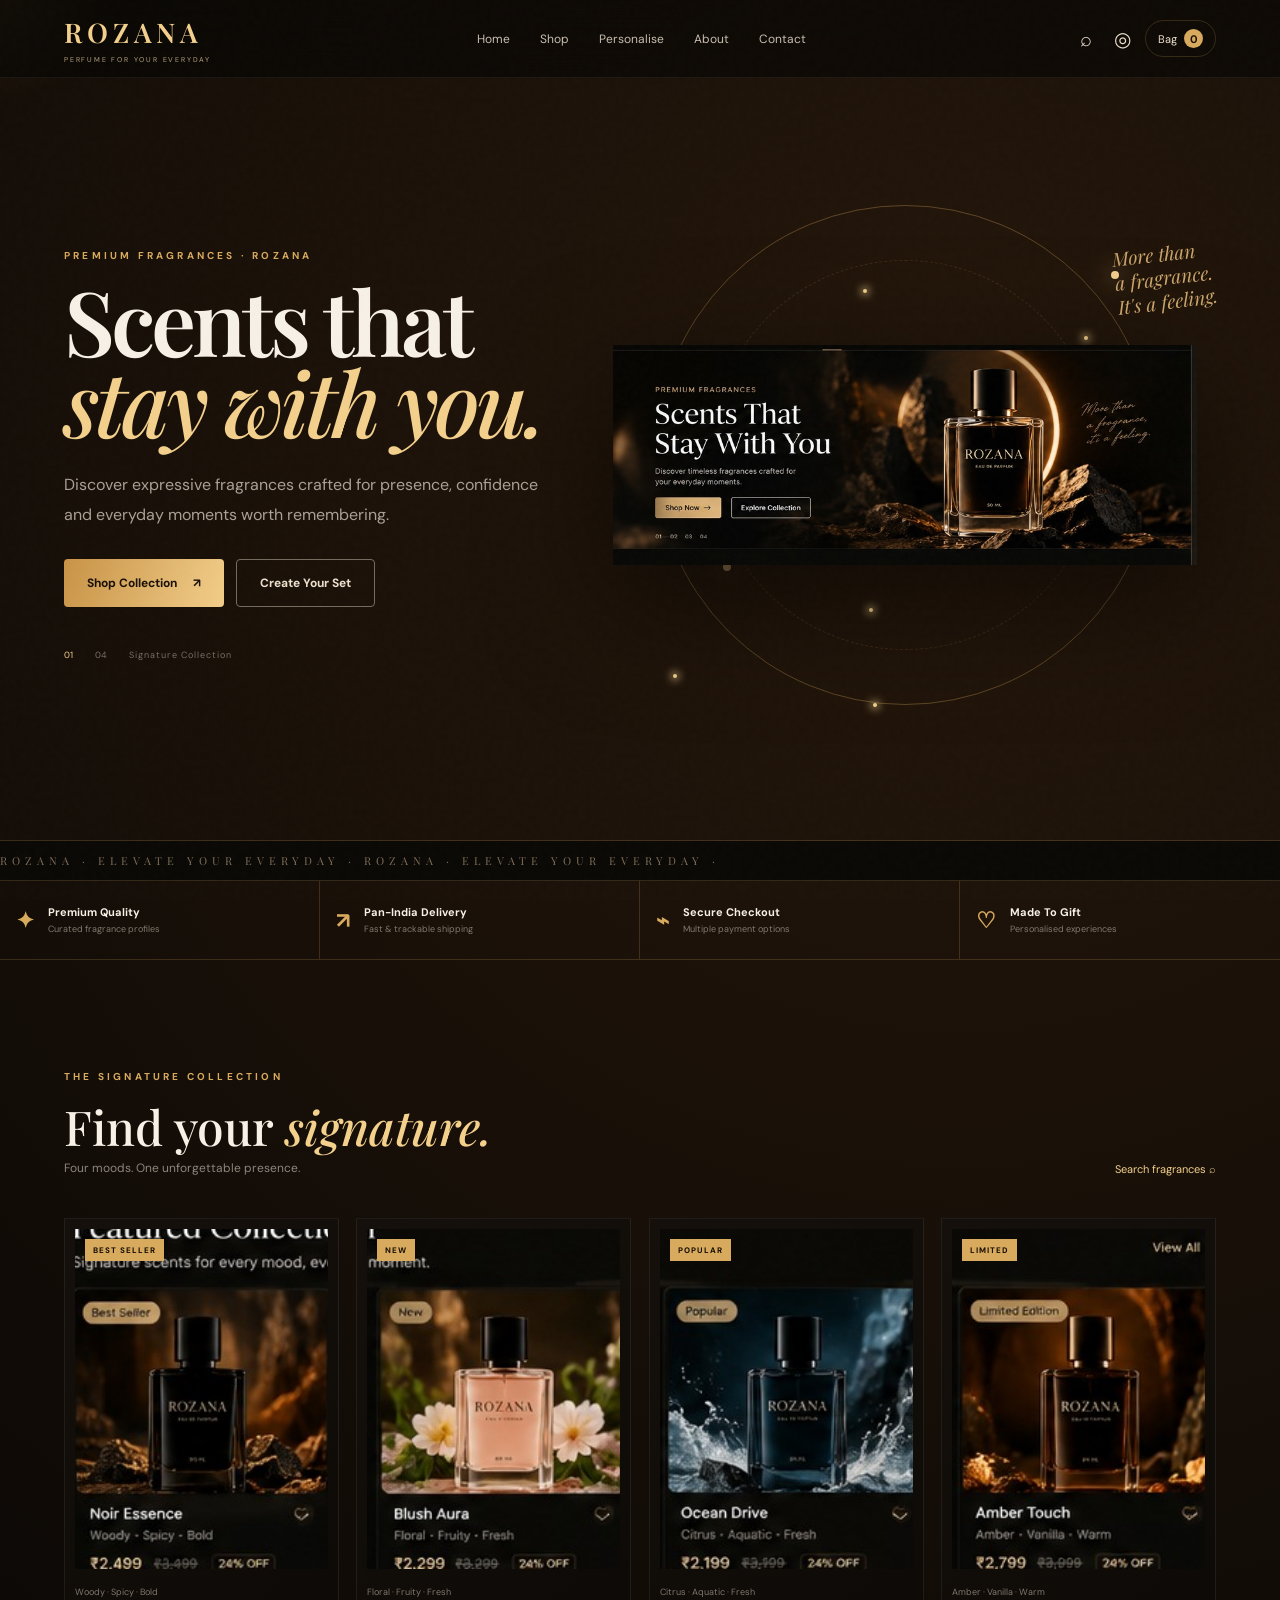
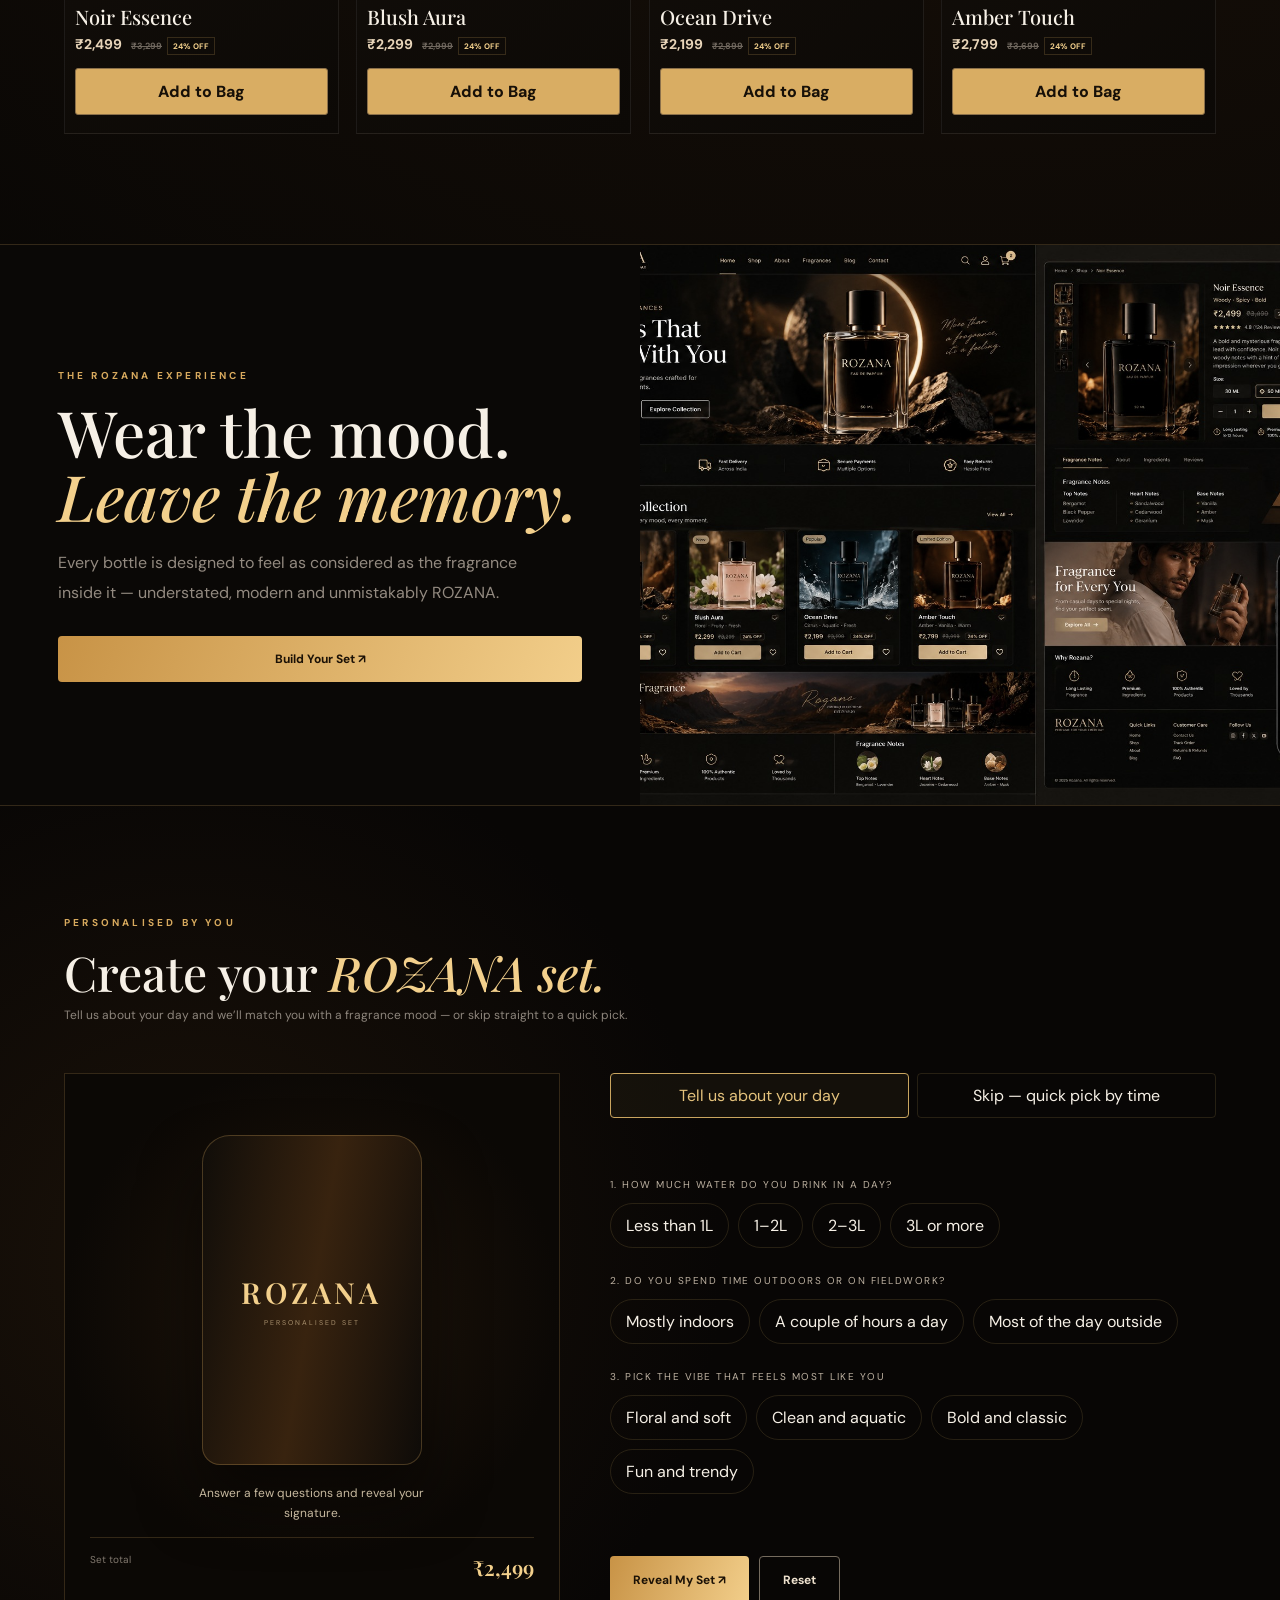
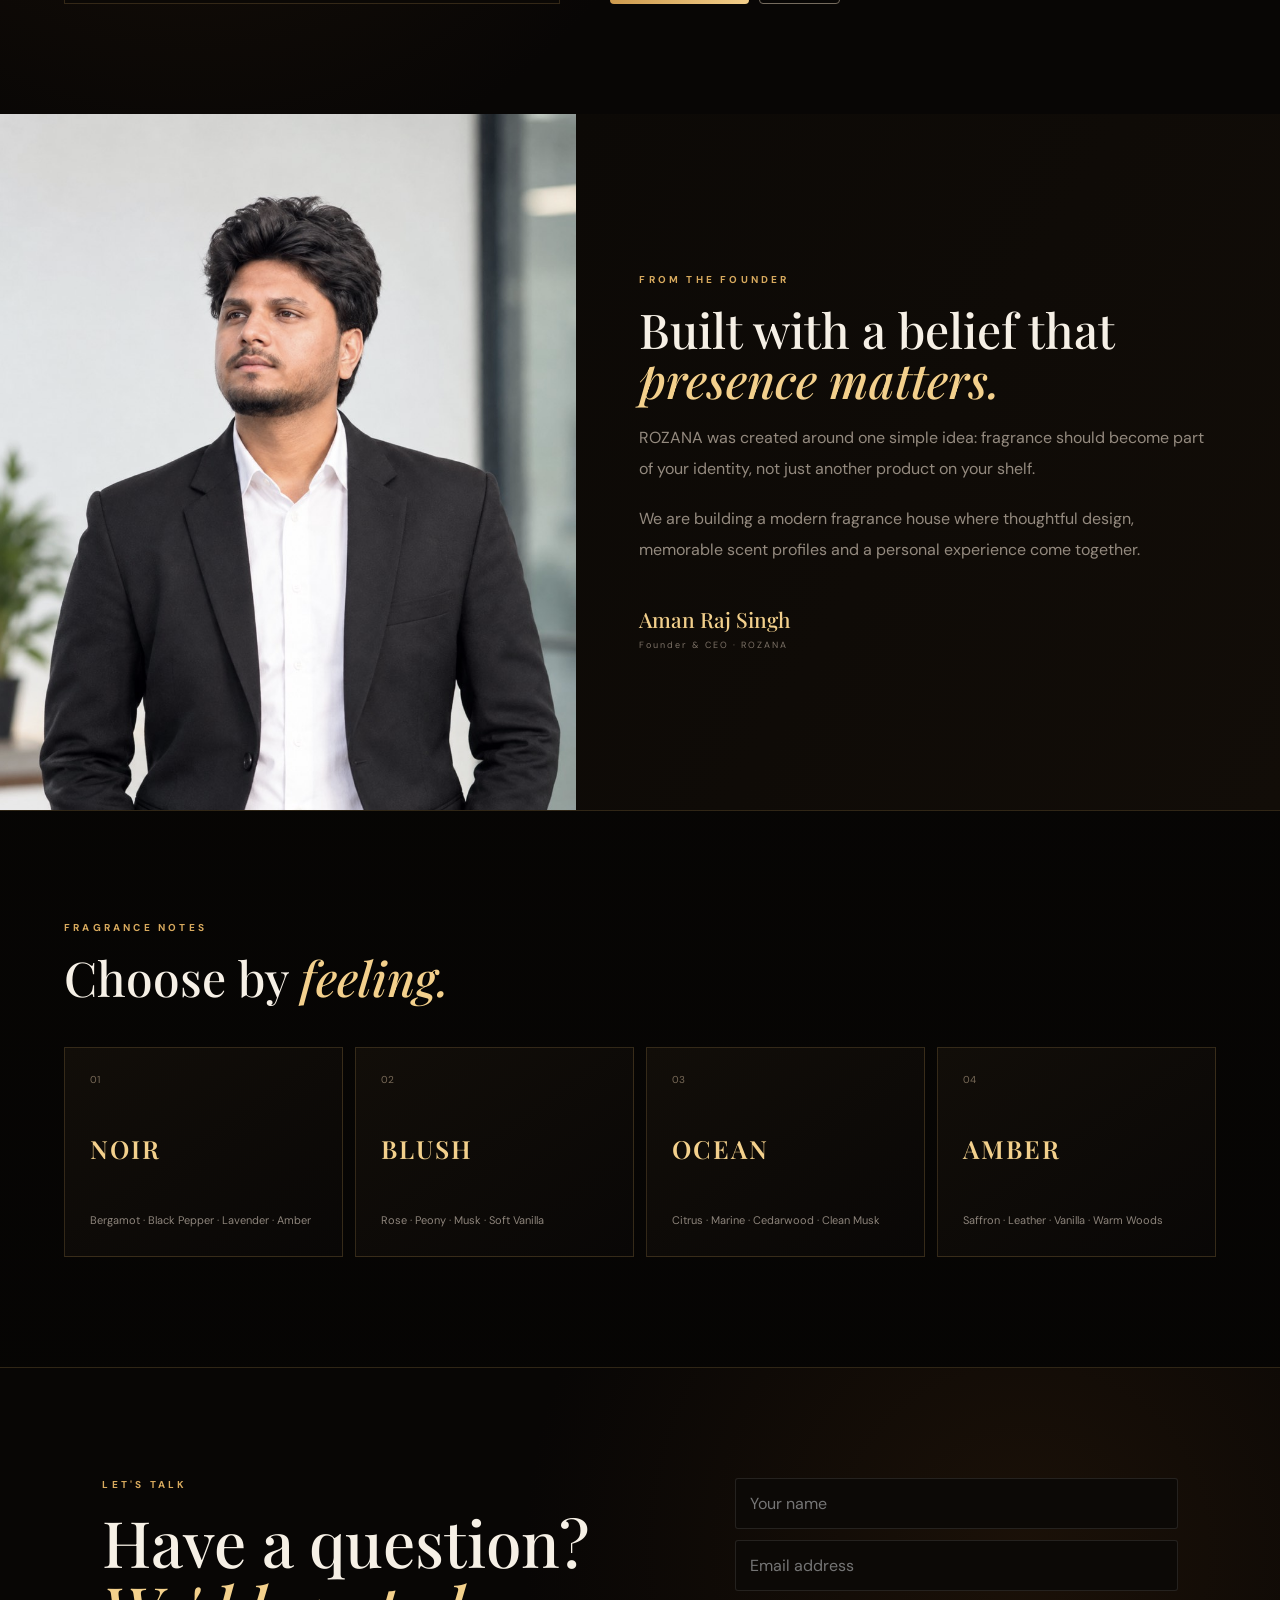
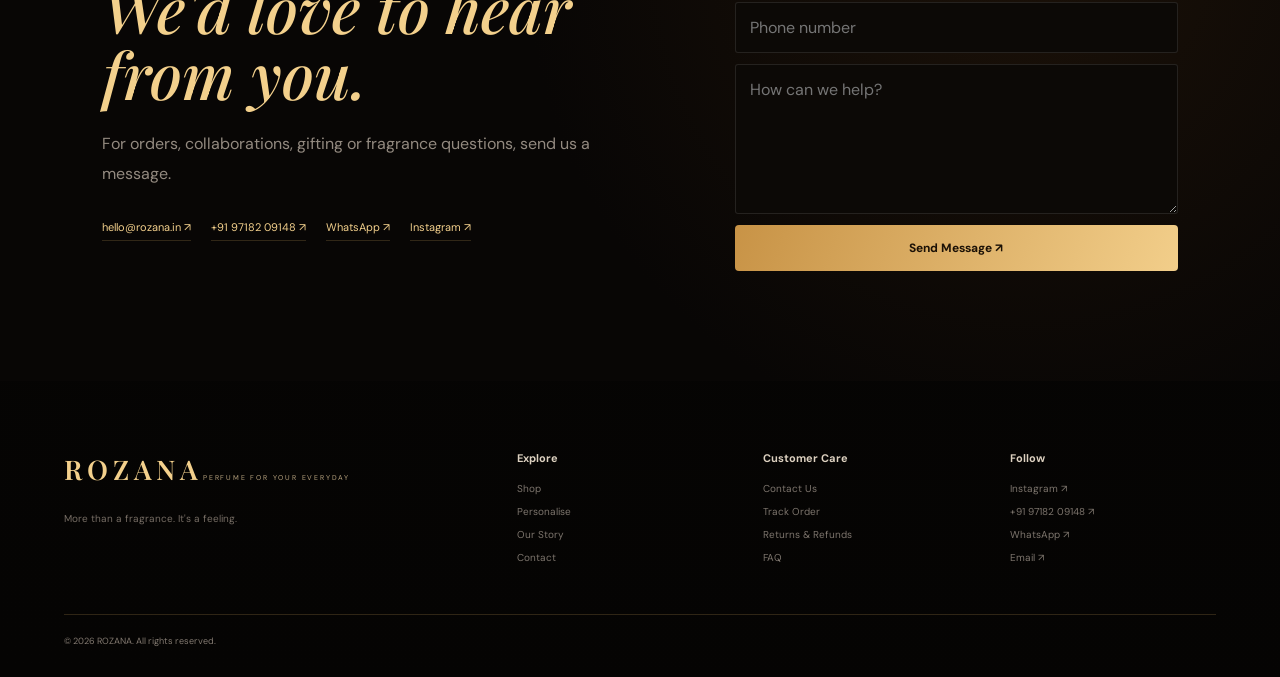
==== commit f70fea9c: "Add files via upload" ====
--- a/index.html
+++ b/index.html
@@ -91,4 +91,5 @@
 <div class="checkout-modal" id="checkoutModal"><div class="checkout-card"><button class="close" onclick="closeCheckout()">×</button><p class="eyebrow">CHECKOUT</p><h2>Complete your order.</h2><div id="checkoutSummary"></div><form onsubmit="placeOrder(event)"><input required name="name" placeholder="Full name"><input required name="phone" placeholder="Mobile number"><input required name="address" placeholder="Delivery address"><div class="pay-options"><label><input type="radio" name="payment" value="cod" checked> Cash on Delivery</label><label><input type="radio" name="payment" value="upi"> UPI / Online Payment</label></div><button class="btn primary full">Place Order ↗</button><small class="payment-note">Online gateway can be connected after your Razorpay/merchant account is ready.</small></form></div></div>
 <div class="quick-modal" id="quickModal"><div class="quick-card"><button class="close" onclick="closeQuick()">×</button><img id="quickImg" src="" alt=""><div><p class="eyebrow">ROZANA SIGNATURE</p><h2 id="quickName"></h2><p id="quickPrice"></p><p>Designed for a memorable, modern presence. Add it to your bag and make it yours.</p><button class="btn primary" id="quickAdd">Add to Bag ↗</button></div></div></div>
 <div class="toast" id="toast"></div><script src="script.js"></script>
+<script src="animations.js"></script>
 </body></html>
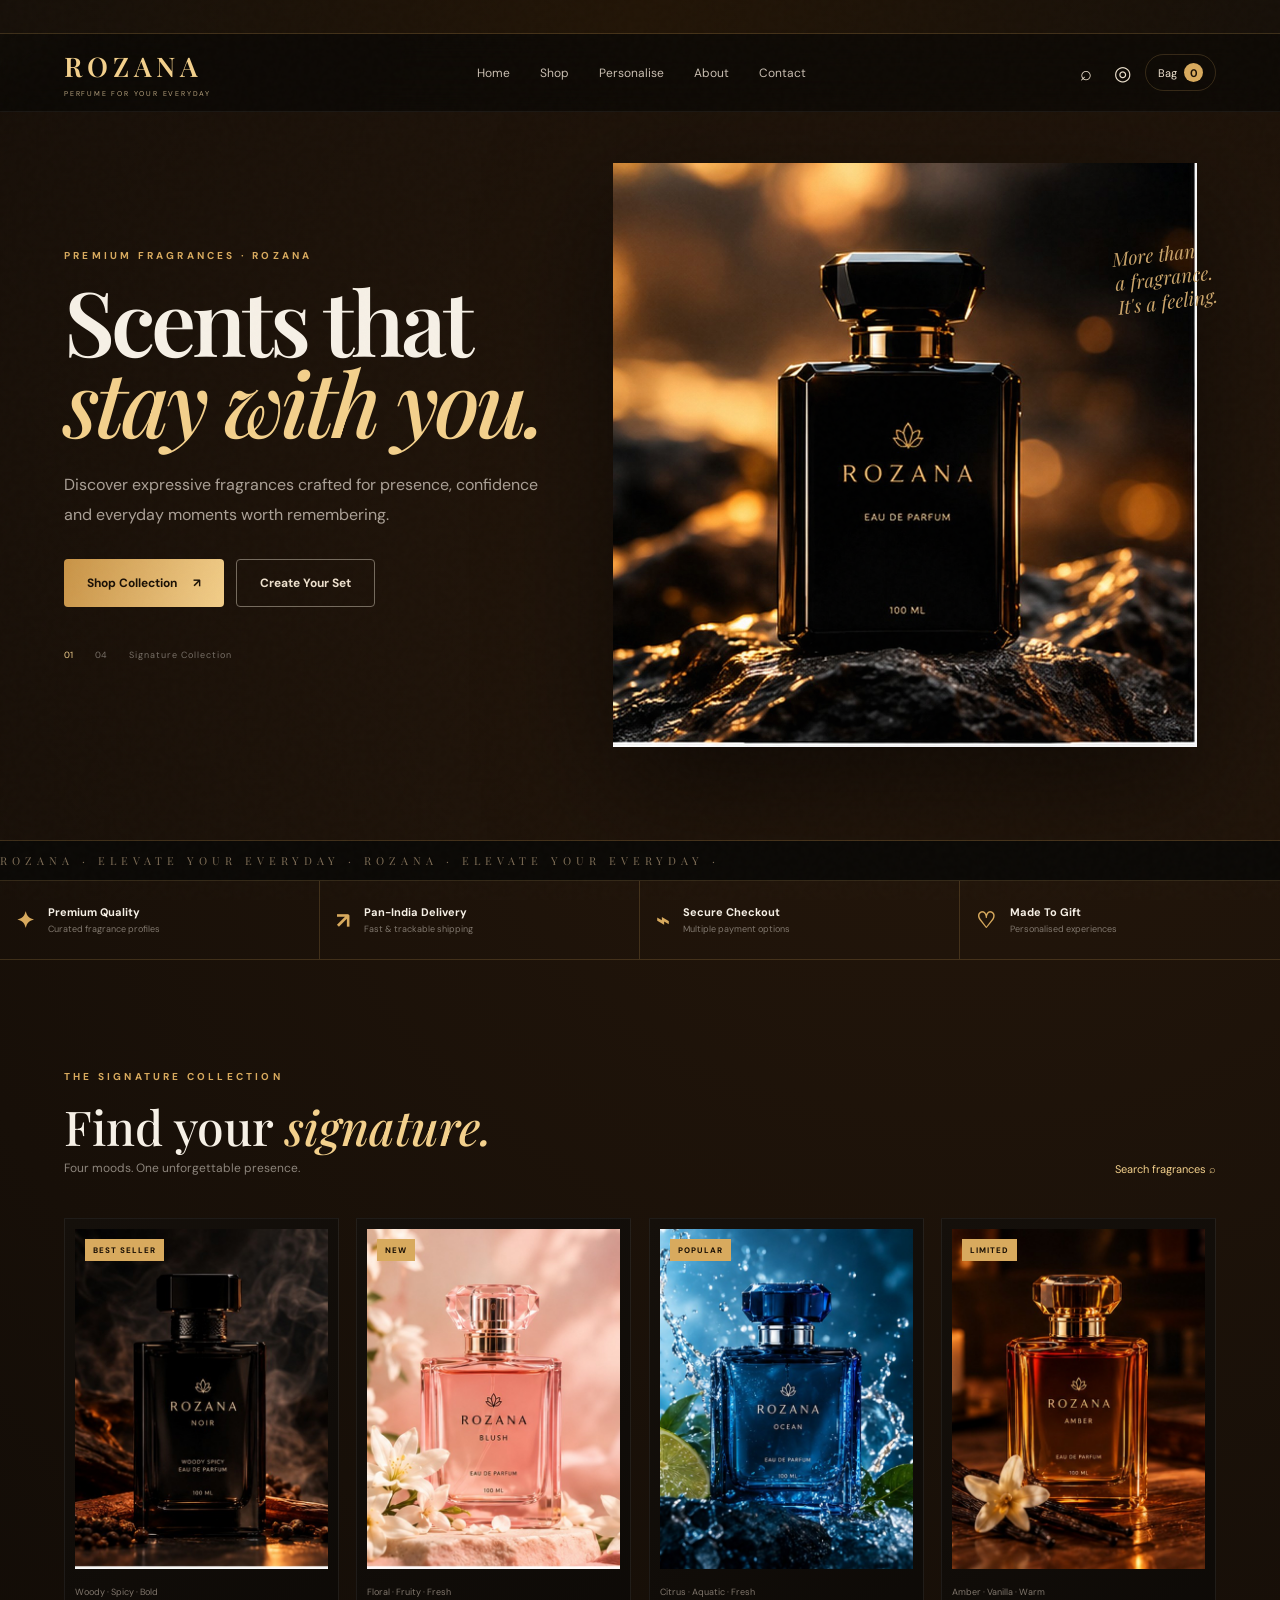
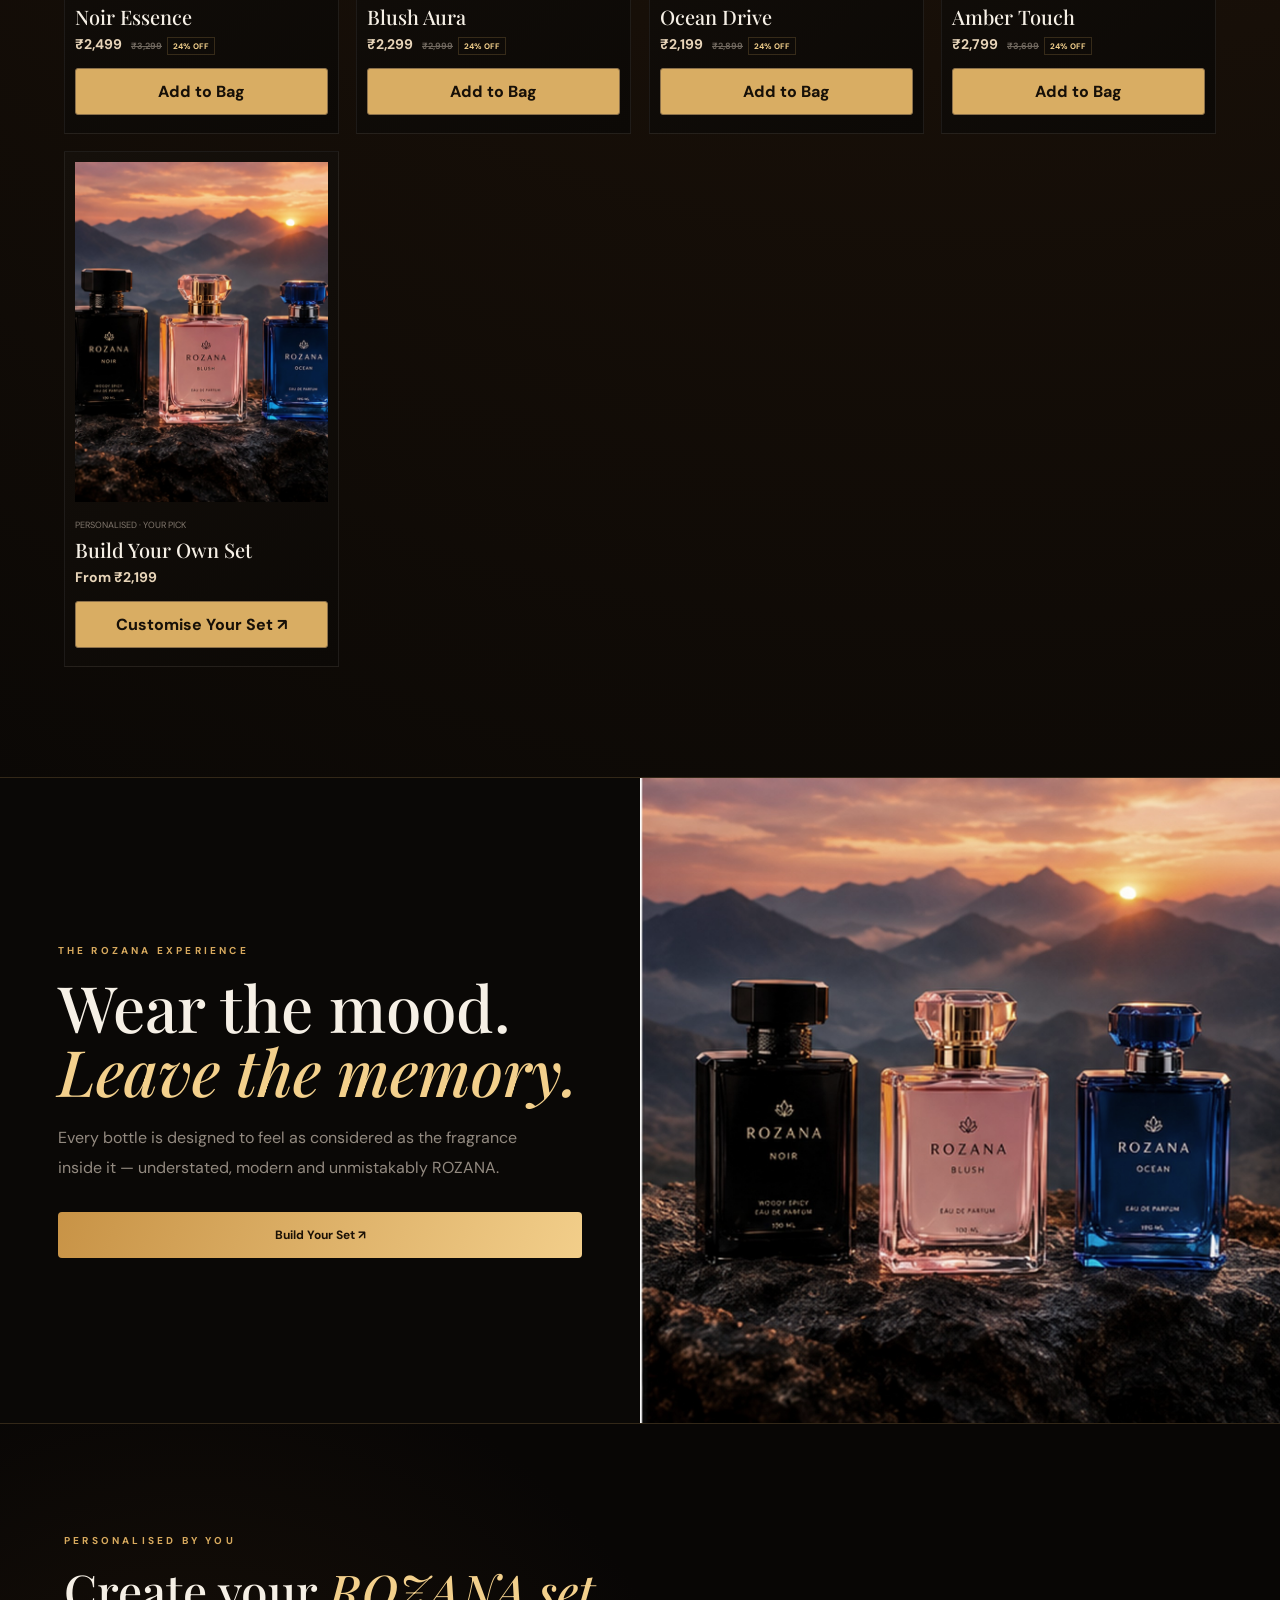
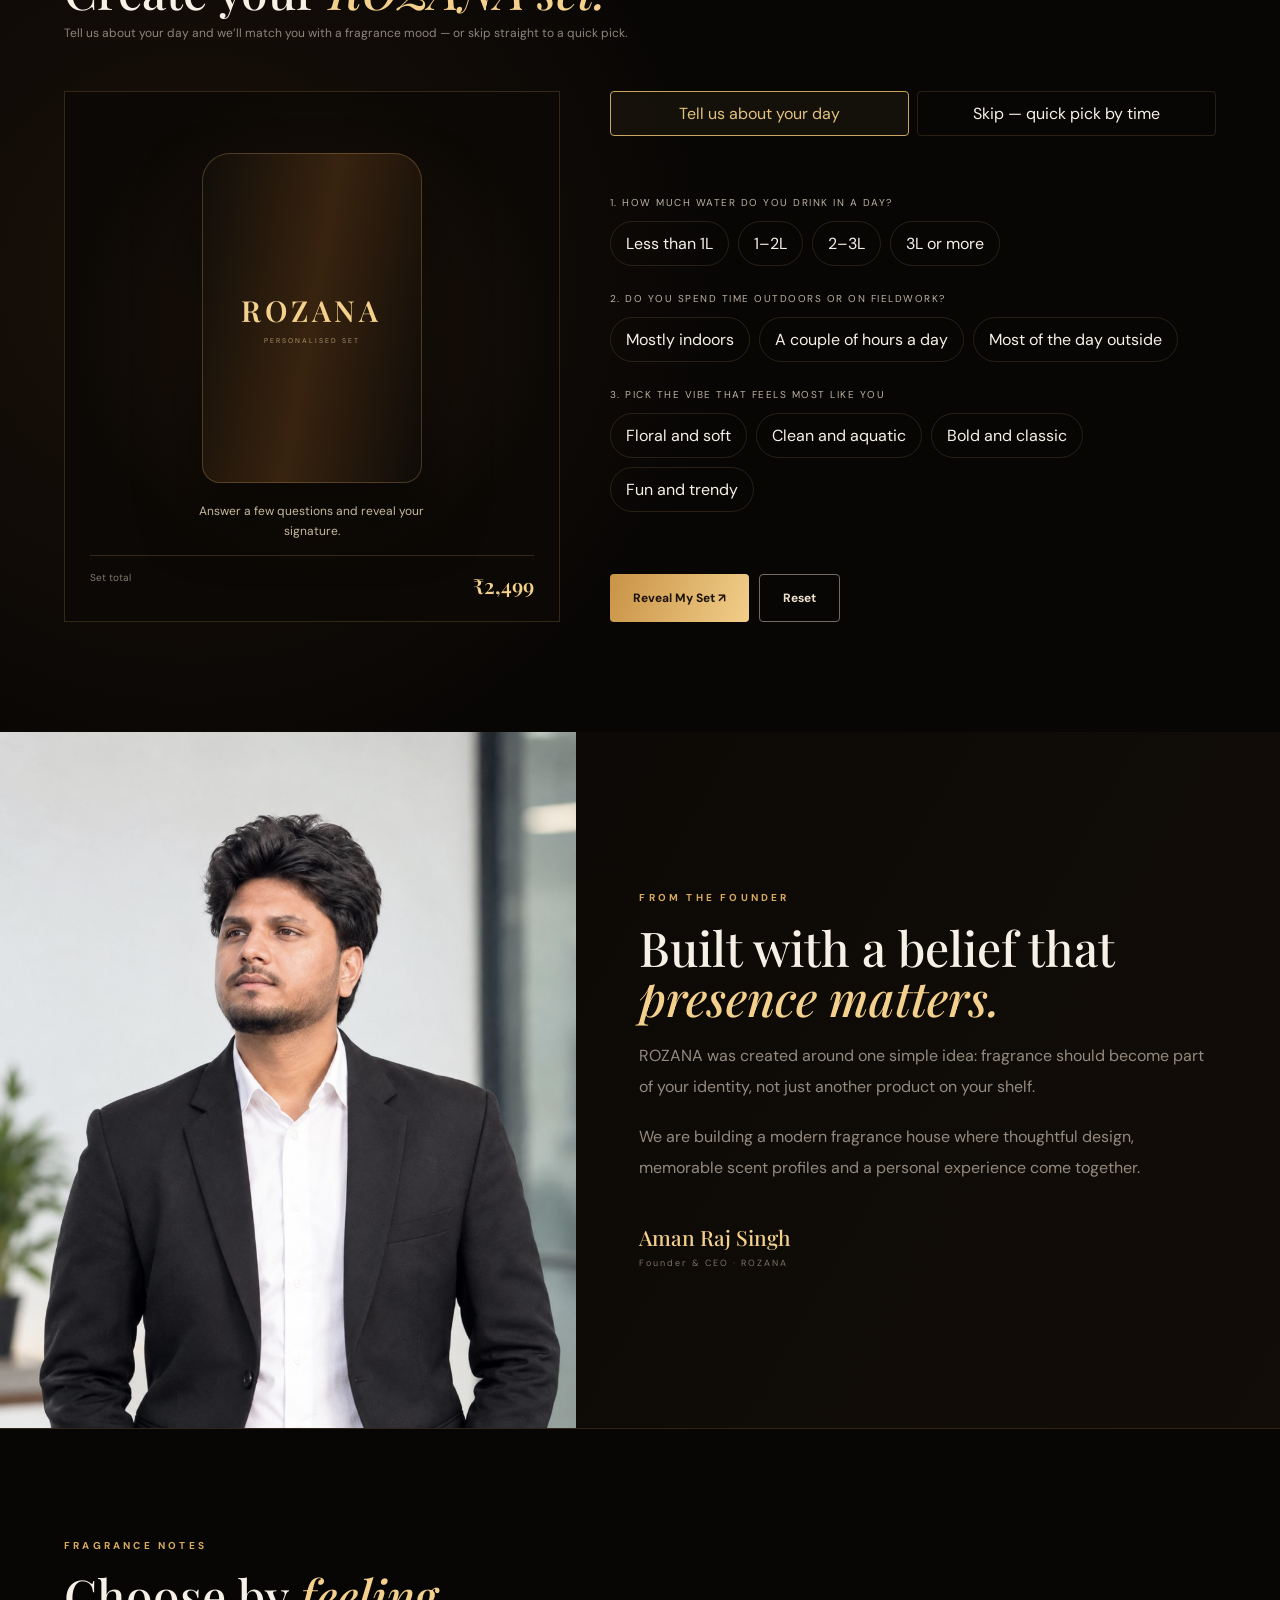
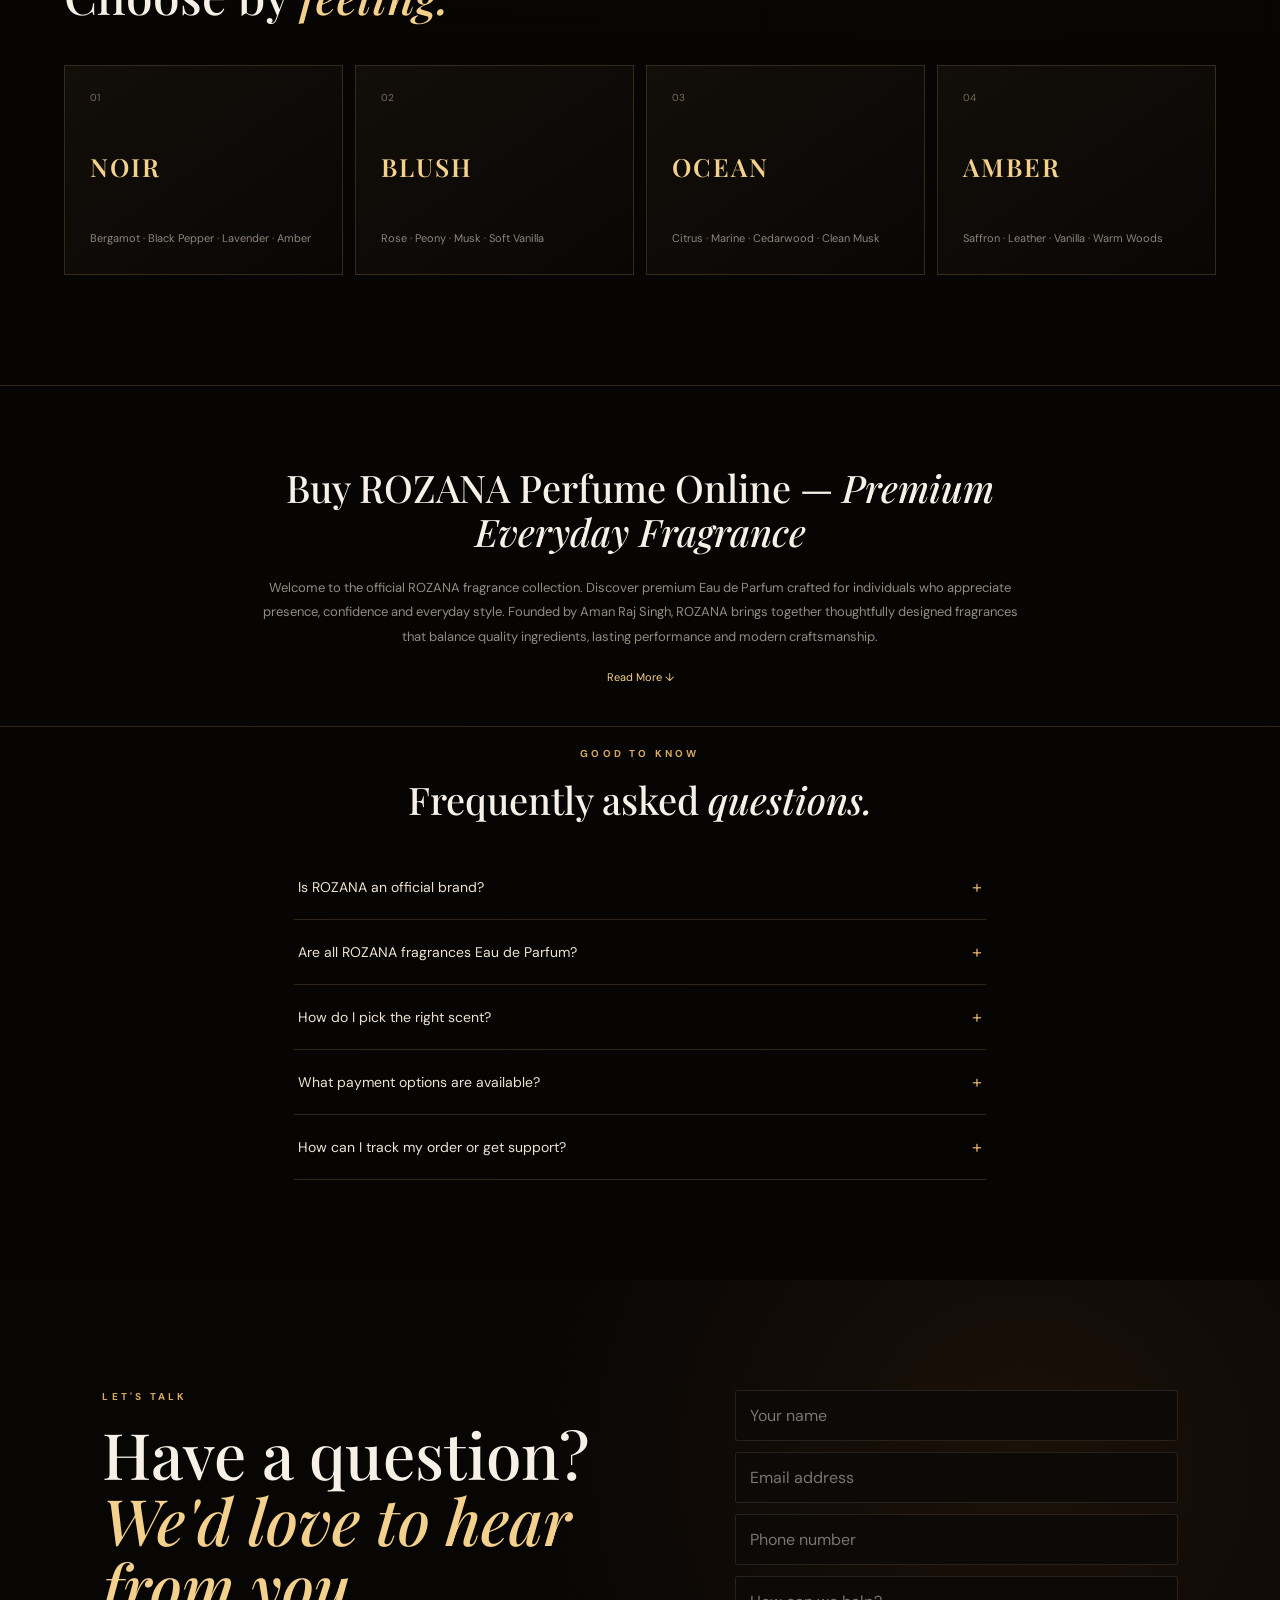
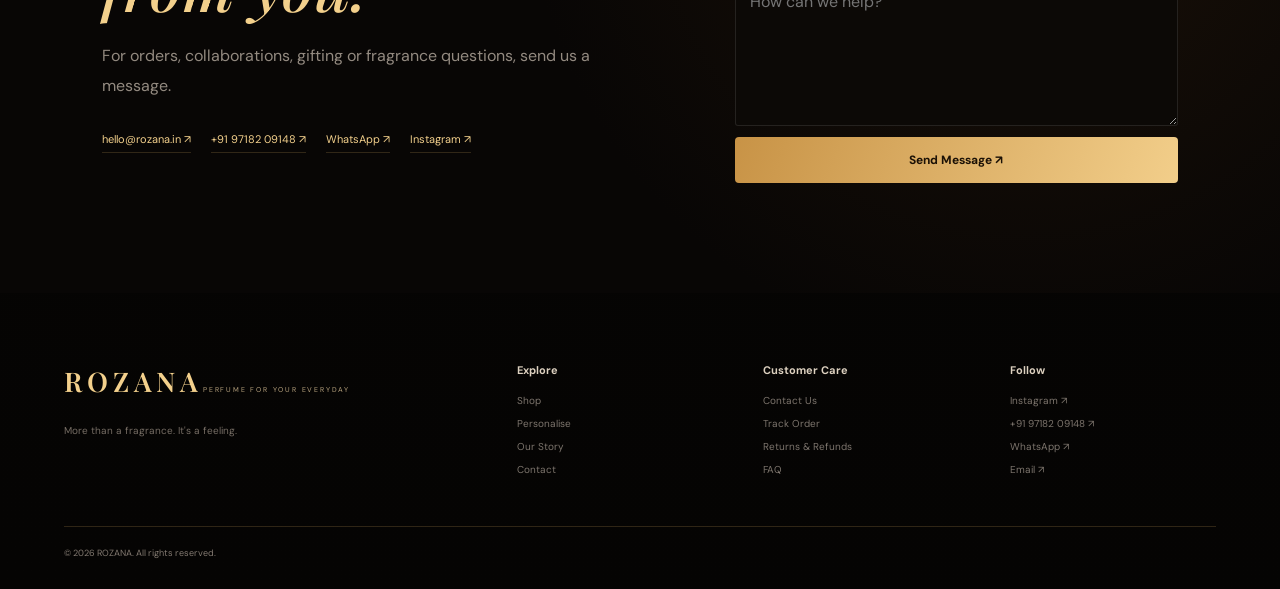
==== commit efefd73f: "Add files via upload" ====
--- a/index.html
+++ b/index.html
@@ -12,6 +12,7 @@
 </head>
 <body>
 <div class="noise"></div><div class="cursor-glow"></div>
+<div class="announce" id="announce"><div class="announce-track" id="announceTrack"></div></div>
 <header class="nav" id="nav">
   <a class="brand" href="#home"><span>ROZANA</span><small>PERFUME FOR YOUR EVERYDAY</small></a>
   <nav class="links"><a href="#home">Home</a><a href="#shop">Shop</a><a href="#custom">Personalise</a><a href="#about">About</a><a href="#contact">Contact</a></nav>
@@ -43,6 +44,7 @@
   <article class="product reveal" data-name="Blush Aura" data-price="2299" data-img="blush.jpg"><div class="product-img"><span>NEW</span><img src="blush.jpg" alt="Blush Aura"><button class="quick" onclick="quickView(this)">Quick view</button></div><p class="category">Floral · Fruity · Fresh</p><h3>Blush Aura</h3><div class="price">₹2,299 <del>₹2,999</del><em>24% OFF</em></div><button class="add" onclick="addToCart('Blush Aura',2299,'blush.jpg')">Add to Bag</button></article>
   <article class="product reveal" data-name="Ocean Drive" data-price="2199" data-img="ocean.jpg"><div class="product-img"><span>POPULAR</span><img src="ocean.jpg" alt="Ocean Drive"><button class="quick" onclick="quickView(this)">Quick view</button></div><p class="category">Citrus · Aquatic · Fresh</p><h3>Ocean Drive</h3><div class="price">₹2,199 <del>₹2,899</del><em>24% OFF</em></div><button class="add" onclick="addToCart('Ocean Drive',2199,'ocean.jpg')">Add to Bag</button></article>
   <article class="product reveal" data-name="Amber Touch" data-price="2799" data-img="amber.jpg"><div class="product-img"><span>LIMITED</span><img src="amber.jpg" alt="Amber Touch"><button class="quick" onclick="quickView(this)">Quick view</button></div><p class="category">Amber · Vanilla · Warm</p><h3>Amber Touch</h3><div class="price">₹2,799 <del>₹3,699</del><em>24% OFF</em></div><button class="add" onclick="addToCart('Amber Touch',2799,'amber.jpg')">Add to Bag</button></article>
+  <article class="product reveal bundle-tile" onclick="location.hash='custom'"><div class="product-img bundle-visual"><img src="rozana-reference.jpg" alt="Build your own ROZANA set"></div><p class="category">PERSONALISED · YOUR PICK</p><h3>Build Your Own Set</h3><div class="price">From ₹2,199</div><button class="add" onclick="event.stopPropagation();location.hash='custom'">Customise Your Set ↗</button></article>
  </div>
 </section>
 <section class="experience"><div class="experience-copy reveal"><p class="eyebrow">THE ROZANA EXPERIENCE</p><h2>Wear the mood.<br><i>Leave the memory.</i></h2><p>Every bottle is designed to feel as considered as the fragrance inside it — understated, modern and unmistakably ROZANA.</p><a class="btn primary" href="#custom">Build Your Set ↗</a></div><div class="experience-art"><img src="rozana-reference.jpg" alt="ROZANA fragrance experience"></div></section>
@@ -83,6 +85,28 @@
 </section>
 <section class="founder" id="about"><div class="founder-img reveal"><img src="ceo.jpg" alt="Aman Raj Singh, Founder & CEO of ROZANA"></div><div class="founder-copy reveal"><p class="eyebrow">FROM THE FOUNDER</p><h2>Built with a belief that <i>presence matters.</i></h2><p>ROZANA was created around one simple idea: fragrance should become part of your identity, not just another product on your shelf.</p><p>We are building a modern fragrance house where thoughtful design, memorable scent profiles and a personal experience come together.</p><div class="signature">Aman Raj Singh <span>Founder & CEO · ROZANA</span></div></div></section>
 <section class="notes"><div class="notes-head reveal"><p class="eyebrow">FRAGRANCE NOTES</p><h2>Choose by <i>feeling.</i></h2></div><div class="note-grid"><div class="note reveal"><span>01</span><b>NOIR</b><p>Bergamot · Black Pepper · Lavender · Amber</p></div><div class="note reveal"><span>02</span><b>BLUSH</b><p>Rose · Peony · Musk · Soft Vanilla</p></div><div class="note reveal"><span>03</span><b>OCEAN</b><p>Citrus · Marine · Cedarwood · Clean Musk</p></div><div class="note reveal"><span>04</span><b>AMBER</b><p>Saffron · Leather · Vanilla · Warm Woods</p></div></div></section>
+<section class="seo">
+  <div class="seo-inner reveal">
+    <h2>Buy ROZANA Perfume Online — <i>Premium Everyday Fragrance</i></h2>
+    <div class="seo-body" id="seoBody">
+      <p>Welcome to the official ROZANA fragrance collection. Discover premium Eau de Parfum crafted for individuals who appreciate presence, confidence and everyday style. Founded by Aman Raj Singh, ROZANA brings together thoughtfully designed fragrances that balance quality ingredients, lasting performance and modern craftsmanship.</p>
+      <p class="seo-more">Whether you're looking for an everyday signature scent or something for a special evening, the ROZANA collection is curated to suit different moods and personalities. Every bottle — from the woody depth of Noir Essence to the aquatic freshness of Ocean Drive — is designed to feel as considered as the fragrance inside it. Shopping directly from the official ROZANA store gives you authentic products, secure checkout and dedicated customer support, with fast pan-India delivery on every order.</p>
+    </div>
+    <button class="text-btn" id="seoToggle" onclick="toggleSeo()">Read More ↓</button>
+  </div>
+</section>
+
+<section class="faq" id="faq">
+  <div class="faq-head reveal"><p class="eyebrow">GOOD TO KNOW</p><h2>Frequently asked <i>questions.</i></h2></div>
+  <div class="faq-list reveal">
+    <div class="faq-item"><button class="faq-q" onclick="toggleFaq(this)">Is ROZANA an official brand? <span>+</span></button><div class="faq-a">Yes. ROZANA is founded and run by Aman Raj Singh, offering premium Eau de Parfum fragrances direct through this official website.</div></div>
+    <div class="faq-item"><button class="faq-q" onclick="toggleFaq(this)">Are all ROZANA fragrances Eau de Parfum? <span>+</span></button><div class="faq-a">Yes — every fragrance in the current collection is formulated as an Eau de Parfum (EDP) for a longer-lasting, premium wear.</div></div>
+    <div class="faq-item"><button class="faq-q" onclick="toggleFaq(this)">How do I pick the right scent? <span>+</span></button><div class="faq-a">Use the "Build Your Own Set" personalisation tool — answer a few quick questions about your day and we'll match you to a fragrance mood, or browse the collection by category.</div></div>
+    <div class="faq-item"><button class="faq-q" onclick="toggleFaq(this)">What payment options are available? <span>+</span></button><div class="faq-a">Cash on Delivery is available pan-India. Online/UPI payment can be enabled once our Razorpay merchant account is active.</div></div>
+    <div class="faq-item"><button class="faq-q" onclick="toggleFaq(this)">How can I track my order or get support? <span>+</span></button><div class="faq-a">Message us directly on WhatsApp or email hello@rozana.in — we reply with order status and any support you need.</div></div>
+  </div>
+</section>
+
 <section class="contact" id="contact"><div class="contact-copy reveal"><p class="eyebrow">LET'S TALK</p><h2>Have a question?<br><i>We'd love to hear from you.</i></h2><p>For orders, collaborations, gifting or fragrance questions, send us a message.</p><div class="contact-links"><a href="mailto:hello@rozana.in">hello@rozana.in ↗</a><a href="tel:+919718209148">+91 97182 09148 ↗</a><a href="https://wa.me/919718209148" target="_blank">WhatsApp ↗</a><a href="https://www.instagram.com/_aman_singh__81?stkn=MWptejJ2N3R3ejg1Yw%3D%3D&utm_source=qr" target="_blank">Instagram ↗</a></div></div><form class="contact-form reveal" onsubmit="submitContact(event)"><input required placeholder="Your name"><input required type="email" placeholder="Email address"><input placeholder="Phone number"><textarea required placeholder="How can we help?"></textarea><button class="btn primary full">Send Message ↗</button></form></section>
 </main>
 <footer><div class="footer-brand"><span>ROZANA</span><small>PERFUME FOR YOUR EVERYDAY</small><p>More than a fragrance. It's a feeling.</p></div><div><h4>Explore</h4><a href="#shop">Shop</a><a href="#custom">Personalise</a><a href="#about">Our Story</a><a href="#contact">Contact</a></div><div><h4>Customer Care</h4><a href="#contact">Contact Us</a><a href="#">Track Order</a><a href="#">Returns & Refunds</a><a href="#">FAQ</a></div><div><h4>Follow</h4><a href="https://www.instagram.com/_aman_singh__81?stkn=MWptejJ2N3R3ejg1Yw%3D%3D&utm_source=qr" target="_blank">Instagram ↗</a><a href="tel:+919718209148">+91 97182 09148 ↗</a><a href="https://wa.me/919718209148" target="_blank">WhatsApp ↗</a><a href="mailto:hello@rozana.in">Email ↗</a></div><div class="copyright">© 2026 ROZANA. All rights reserved.</div></footer>
--- a/style.css
+++ b/style.css
@@ -1,6 +1,34 @@
-:root{--bg:#070605;--panel:#100d09;--panel2:#15100b;--gold:#d8aa5e;--gold2:#f3d08c;--cream:#f6f0e6;--muted:#9e958a;--line:rgba(216,170,94,.2);--serif:'Playfair Display',serif;--sans:'DM Sans',sans-serif}*{box-sizing:border-box;margin:0;padding:0}html{scroll-behavior:smooth}body{background:radial-gradient(circle at 75% 8%,#25170b 0,#090705 34%,#050403 100%);color:var(--cream);font-family:var(--sans);overflow-x:hidden}body.no-scroll{overflow:hidden}a{text-decoration:none;color:inherit}button,input,textarea{font:inherit}.noise{position:fixed;inset:0;pointer-events:none;opacity:.035;z-index:100;background-image:url("data:image/svg+xml,%3Csvg viewBox='0 0 180 180' xmlns='http://www.w3.org/2000/svg'%3E%3Cfilter id='n'%3E%3CfeTurbulence type='fractalNoise' baseFrequency='.8' numOctaves='3' stitchTiles='stitch'/%3E%3C/filter%3E%3Crect width='100%25' height='100%25' filter='url(%23n)' opacity='.5'/%3E%3C/svg%3E")}.cursor-glow{position:fixed;width:220px;height:220px;border-radius:50%;pointer-events:none;background:radial-gradient(circle,rgba(216,170,94,.09),transparent 68%);transform:translate(-50%,-50%);z-index:2}.nav{height:78px;position:fixed;inset:0 0 auto;z-index:50;display:flex;align-items:center;justify-content:space-between;padding:0 5%;border-bottom:1px solid rgba(255,255,255,.06);background:rgba(6,5,4,.6);backdrop-filter:blur(18px);transition:.3s}.nav.scrolled{background:rgba(6,5,4,.94)}.brand{display:flex;flex-direction:column;line-height:1}.brand span,.footer-brand span{font:600 27px var(--serif);letter-spacing:5px;color:var(--gold2)}.brand small,.footer-brand small{font-size:7px;letter-spacing:1.8px;color:#b7a27e;margin-top:6px}.links{display:flex;gap:30px;font-size:12px;color:#c9beb1}.links a:hover{color:var(--gold2)}.nav-actions{display:flex;align-items:center;gap:6px}.icon-btn,.cart-btn,.menu-btn{border:0;background:transparent;color:#eee2cf;cursor:pointer}.icon-btn{font-size:20px;padding:8px}.cart-btn{padding:8px 12px;border:1px solid var(--line);border-radius:999px;font-size:11px}.cart-btn b{display:inline-grid;place-items:center;width:19px;height:19px;border-radius:50%;background:var(--gold);color:#1a1005;margin-left:4px}.menu-btn{display:none;font-size:22px}.mobile-menu{display:none}.hero{min-height:840px;padding:150px 5% 80px;display:grid;grid-template-columns:46% 54%;align-items:center;position:relative;overflow:hidden;border-bottom:1px solid var(--line)}.hero-copy{position:relative;z-index:4}.eyebrow{font-size:10px;letter-spacing:3.2px;color:var(--gold);font-weight:700;margin-bottom:18px}.hero h1{font:600 clamp(58px,7vw,105px)/.9 var(--serif);letter-spacing:-4px}.hero h1 i,.section h2 i,.experience h2 i,.custom h2 i,.founder h2 i,.notes h2 i,.contact h2 i{color:var(--gold2);font-weight:500}.lead{max-width:500px;color:#aaa096;line-height:1.9;margin:28px 0}.hero-buttons{display:flex;gap:12px}.btn{display:inline-flex;align-items:center;justify-content:center;gap:16px;padding:15px 23px;border-radius:4px;border:0;font-size:12px;font-weight:700;cursor:pointer;transition:.3s}.primary{background:linear-gradient(110deg,#c89346,#f2ce8a);color:#1b1106}.primary:hover{transform:translateY(-3px);box-shadow:0 15px 35px rgba(216,170,94,.18)}.ghost{border:1px solid #756b5e;color:#eee1ce;background:transparent}.ghost:hover{border-color:var(--gold);color:var(--gold2)}.full{width:100%}.hero-meta{display:flex;gap:22px;margin-top:42px;font-size:9px;color:#776f66}.hero-meta span:first-child{color:var(--gold2)}.hero-meta em{font-style:normal;letter-spacing:1px}.hero-art{height:610px;position:relative;display:grid;place-items:center}.hero-art img{width:min(94%,720px);height:100%;object-fit:contain;filter:drop-shadow(0 35px 60px rgba(0,0,0,.55));animation:float 5s ease-in-out infinite;z-index:3}.orbit{position:absolute;border:1px solid rgba(216,170,94,.32);border-radius:50%;animation:spin 18s linear infinite}.o1{width:500px;height:500px}.o2{width:390px;height:390px;border-style:dashed;animation-direction:reverse;animation-duration:25s;opacity:.45}.o1:after,.o2:after{content:"";position:absolute;width:8px;height:8px;border-radius:50%;background:var(--gold2);box-shadow:0 0 25px var(--gold2)}.o1:after{right:7%;top:13%}.o2:after{left:3%;bottom:20%}.hero-note{position:absolute;right:0;top:15%;font:italic 19px/1.25 var(--serif);color:#caa46a;transform:rotate(-7deg);z-index:5}@keyframes float{50%{transform:translateY(-12px) rotate(.7deg)}}@keyframes spin{to{transform:rotate(360deg)}}.marquee{overflow:hidden;border-bottom:1px solid var(--line);background:#0b0906;padding:12px 0;white-space:nowrap}.marquee div{font:11px var(--serif);letter-spacing:5px;color:#7e6d56;animation:marquee 20s linear infinite}@keyframes marquee{to{transform:translateX(-40%)}}.benefits{display:grid;grid-template-columns:repeat(4,1fr);border-bottom:1px solid var(--line)}.benefits>div{display:flex;gap:14px;align-items:center;padding:24px 5%;border-right:1px solid var(--line)}.benefits>div:last-child{border:0}.benefits strong{font-size:22px;color:var(--gold)}.benefits span{display:flex;flex-direction:column;gap:4px}.benefits b{font-size:11px}.benefits small{font-size:9px;color:#81786e}.section{padding:110px 5%}.section-head{display:flex;justify-content:space-between;align-items:end;margin-bottom:42px}.section-head h2,.custom h2,.founder h2,.notes h2{font:500 48px/1.05 var(--serif);margin-bottom:9px}.section-head p:not(.eyebrow),.custom-head>p:not(.eyebrow){font-size:12px;color:#8d857c}.text-btn{background:transparent;border:0;color:var(--gold2);font-size:11px;cursor:pointer}.products{display:grid;grid-template-columns:repeat(4,1fr);gap:17px}.product{background:linear-gradient(145deg,#15100b,#0c0906);border:1px solid rgba(255,255,255,.07);padding:10px 10px 18px;transition:.4s;position:relative}.product:hover{transform:translateY(-9px);border-color:var(--line);box-shadow:0 25px 60px rgba(0,0,0,.4)}.product-img{height:340px;overflow:hidden;position:relative;background:#17110b}.product-img img{width:100%;height:100%;object-fit:cover;transition:.7s}.product:hover .product-img img{transform:scale(1.06)}.product-img>span{position:absolute;z-index:3;left:10px;top:10px;background:var(--gold);color:#1a1005;padding:6px 8px;font-size:8px;font-weight:800;letter-spacing:1px}.quick{position:absolute;left:50%;bottom:14px;transform:translate(-50%,20px);opacity:0;border:1px solid rgba(255,255,255,.25);background:rgba(6,5,4,.82);color:#fff;padding:9px 13px;font-size:9px;transition:.3s;cursor:pointer}.product:hover .quick{opacity:1;transform:translate(-50%,0)}.category{font-size:9px;color:#81776d;margin-top:17px}.product h3{font:500 20px var(--serif);margin:5px 0}.price{font-size:14px;font-weight:700;color:#e8d5b9}.price del{font-size:9px;color:#6f675e;margin-left:6px}.price em{font-style:normal;font-size:8px;color:var(--gold2);border:1px solid var(--line);padding:3px 5px;margin-left:5px}.add{width:100%;margin-top:15px;padding:12px;border:1px solid #8b704a;background:#d9ad63;color:#171008;font-weight:800;cursor:pointer;border-radius:3px}.add:hover{background:#f0cc8a}.experience{min-height:560px;display:grid;grid-template-columns:1fr 1fr;border-top:1px solid var(--line);border-bottom:1px solid var(--line);background:#0a0806}.experience-copy{padding:100px 9%;display:flex;flex-direction:column;justify-content:center}.experience h2{font:500 clamp(45px,5vw,68px)/1 var(--serif);margin-bottom:20px}.experience-copy>p:not(.eyebrow){color:#938a80;line-height:1.9;max-width:480px;margin-bottom:28px}.experience-art{min-height:560px;overflow:hidden}.experience-art img{width:100%;height:100%;object-fit:cover;filter:saturate(.72);transition:1s}.experience:hover .experience-art img{transform:scale(1.04)}.custom{padding:110px 5%;background:radial-gradient(circle at 15% 50%,#1b1209,#080605 45%)}.custom-head{max-width:650px;margin-bottom:50px}.custom-grid{display:grid;grid-template-columns:.9fr 1.1fr;gap:50px;align-items:stretch}.set-preview{border:1px solid var(--line);min-height:500px;display:flex;flex-direction:column;justify-content:center;align-items:center;background:radial-gradient(circle at 50% 45%,#21160b,#0b0805 65%);position:relative;overflow:hidden}.set-bottle{width:220px;height:330px;border-radius:28px 28px 18px 18px;background:linear-gradient(100deg,#100d09,#38230f,#0e0b08);box-shadow:0 35px 60px rgba(0,0,0,.5),inset 0 0 0 1px rgba(216,170,94,.28);display:flex;flex-direction:column;align-items:center;justify-content:center;animation:float 5s ease-in-out infinite}.set-bottle span{font:600 29px var(--serif);letter-spacing:4px;color:var(--gold2)}.set-bottle small{font-size:7px;letter-spacing:2px;color:#a9916e;margin-top:7px}.set-total{position:absolute;left:25px;right:25px;bottom:22px;display:flex;justify-content:space-between;border-top:1px solid var(--line);padding-top:15px}.set-total span{font-size:10px;color:#82796f}.set-total strong{font:600 21px var(--serif);color:var(--gold2)}.set-controls{display:flex;flex-direction:column;gap:12px}.set-controls label{font-size:10px;letter-spacing:1.5px;text-transform:uppercase;color:#bdb1a1;margin-top:10px}.choice-grid{display:grid;grid-template-columns:1fr 1fr;gap:10px}.choice,.gift{background:#0d0a07;border:1px solid rgba(255,255,255,.08);color:#ddd0bf;padding:15px;text-align:left;cursor:pointer;border-radius:3px}.choice b,.gift b{float:right;color:var(--gold2);font-size:10px}.choice.active,.gift.active{border-color:var(--gold);background:#171008;box-shadow:inset 0 0 0 1px rgba(216,170,94,.12)}.choice-grid.small{grid-template-columns:1fr 1fr}.set-controls textarea,.contact-form input,.contact-form textarea{width:100%;background:#0c0906;border:1px solid rgba(255,255,255,.1);color:#eee4d5;padding:14px;outline:0;border-radius:3px;resize:vertical}.set-controls textarea{min-height:105px}.founder{display:grid;grid-template-columns:45% 55%;border-bottom:1px solid var(--line)}.founder-img{min-height:620px;background:#111;overflow:hidden}.founder-img img{width:100%;height:100%;object-fit:cover;object-position:center top;filter:saturate(.8);transition:1s}.founder-img:hover img{transform:scale(1.025)}.founder-copy{padding:100px 9%;display:flex;flex-direction:column;justify-content:center;background:linear-gradient(120deg,#0c0906,#120d08)}.founder-copy h2{max-width:650px}.founder-copy>p:not(.eyebrow){max-width:580px;color:#948a7f;line-height:1.9;margin:10px 0}.signature{margin-top:30px;font:500 21px var(--serif);color:var(--gold2)}.signature span{display:block;font:9px var(--sans);letter-spacing:2px;color:#7d7267;margin-top:6px}.notes{padding:110px 5%;border-bottom:1px solid var(--line)}.notes-head{margin-bottom:45px}.note-grid{display:grid;grid-template-columns:repeat(4,1fr);gap:12px}.note{min-height:210px;border:1px solid var(--line);padding:25px;display:flex;flex-direction:column;justify-content:space-between;background:linear-gradient(145deg,#120e09,#090706);transition:.35s}.note:hover{transform:translateY(-6px);background:#171009}.note span{font-size:10px;color:#796b59}.note b{font:600 25px var(--serif);color:var(--gold2);letter-spacing:2px}.note p{font-size:11px;color:#8d847b;line-height:1.8}.contact{display:grid;grid-template-columns:1fr .8fr;gap:80px;padding:110px 8%;background:radial-gradient(circle at 80% 30%,#1b1108,#080605 45%)}.contact h2{font:500 clamp(42px,5vw,66px)/1.03 var(--serif);margin-bottom:22px}.contact-copy>p:not(.eyebrow){color:#938a80;line-height:1.9;max-width:540px}.contact-links{display:flex;flex-wrap:wrap;gap:20px;margin-top:30px}.contact-links a{font-size:11px;color:var(--gold2);border-bottom:1px solid var(--line);padding-bottom:6px}.contact-form{display:flex;flex-direction:column;gap:11px}.contact-form textarea{min-height:150px}.pay-options{display:flex;gap:15px;flex-wrap:wrap;color:#b7ad9f;font-size:11px;margin:4px 0}.pay-options label{border:1px solid rgba(255,255,255,.08);padding:10px 12px;border-radius:3px}.payment-note{color:#756d65;font-size:9px;line-height:1.6}footer{display:grid;grid-template-columns:2fr repeat(3,1fr);gap:40px;padding:70px 5% 30px;color:#837a71}footer h4{font-size:11px;color:#ddd1c0;margin-bottom:17px}footer a{display:block;font-size:10px;margin:10px 0;color:#7d756d}footer a:hover{color:var(--gold2)}.footer-brand p{font-size:10px;color:#766d64;margin-top:25px}.copyright{grid-column:1/-1;border-top:1px solid var(--line);padding-top:20px;font-size:9px}.overlay{position:fixed;inset:0;background:rgba(0,0,0,.62);opacity:0;visibility:hidden;transition:.3s;z-index:60}.overlay.show{opacity:1;visibility:visible}.cart-drawer{position:fixed;right:0;top:0;bottom:0;width:min(440px,100%);background:#0d0a07;z-index:80;transform:translateX(100%);transition:.45s;display:flex;flex-direction:column;border-left:1px solid var(--line)}.cart-drawer.open{transform:none}.drawer-head{padding:28px;border-bottom:1px solid var(--line);display:flex;justify-content:space-between}.drawer-head h3{font:500 25px var(--serif)}.drawer-head button,.close{border:0;background:transparent;color:#ddd;cursor:pointer;font-size:25px}.cart-items{flex:1;overflow:auto;padding:20px}.cart-row{display:grid;grid-template-columns:65px 1fr auto;gap:12px;padding:14px 0;border-bottom:1px solid rgba(255,255,255,.06)}.cart-row img{width:65px;height:75px;object-fit:cover}.cart-row h4{font:500 15px var(--serif)}.cart-row small{display:block;color:#82786e;margin-top:5px}.qty{display:flex;align-items:center;gap:8px;margin-top:10px}.qty button{width:23px;height:23px;background:#18110b;border:1px solid var(--line);color:#fff;cursor:pointer}.remove{border:0;background:transparent;color:#777;font-size:9px;cursor:pointer;margin-top:8px}.drawer-foot{padding:20px 25px;border-top:1px solid var(--line)}.drawer-foot>div{display:flex;justify-content:space-between;margin-bottom:16px}.drawer-foot strong{font:600 22px var(--serif);color:var(--gold2)}.drawer-foot small{display:block;text-align:center;color:#706860;font-size:8px;margin-top:10px}.search-modal,.checkout-modal,.quick-modal{position:fixed;inset:0;z-index:90;display:grid;place-items:center;background:rgba(0,0,0,.72);opacity:0;visibility:hidden;transition:.3s;padding:20px}.search-modal.open,.checkout-modal.open,.quick-modal.open{opacity:1;visibility:visible}.search-box,.checkout-card,.quick-card{width:min(720px,100%);background:#0e0a07;border:1px solid var(--line);box-shadow:0 30px 90px rgba(0,0,0,.6);position:relative;padding:40px}.search-box .close,.checkout-card .close,.quick-card .close{position:absolute;right:20px;top:15px}.search-box input{width:100%;font:500 26px var(--serif);background:transparent;border:0;border-bottom:1px solid var(--line);padding:15px 0;color:#fff;outline:0}.search-results{margin-top:20px}.result{display:flex;justify-content:space-between;padding:15px 0;border-bottom:1px solid rgba(255,255,255,.06);cursor:pointer}.result span{color:#8c8176}.checkout-card h2{font:500 42px var(--serif);margin-bottom:20px}.checkout-card form{display:flex;flex-direction:column;gap:10px}.checkout-card input{background:#0b0806;border:1px solid rgba(255,255,255,.1);padding:13px;color:#fff;outline:0}.summary-row{display:flex;justify-content:space-between;padding:7px 0;font-size:11px;color:#9b9187}.summary-row.total{border-top:1px solid var(--line);margin:8px 0 12px;padding-top:13px;color:#fff}.quick-card{display:grid;grid-template-columns:1fr 1fr;gap:30px}.quick-card img{width:100%;height:420px;object-fit:cover}.quick-card h2{font:500 38px var(--serif);margin-bottom:10px}.quick-card p:not(.eyebrow){color:#8f857b;line-height:1.8;margin:12px 0}.toast{position:fixed;bottom:24px;left:50%;transform:translate(-50%,120px);z-index:120;background:#e7bd73;color:#1b1106;padding:13px 18px;border-radius:4px;font-size:11px;opacity:0;transition:.35s}.toast.show{transform:translate(-50%,0);opacity:1}.reveal{opacity:0;transform:translateY(28px);transition:opacity .8s ease,transform .8s ease}.reveal.visible{opacity:1;transform:none}
-@media(max-width:1000px){.links{display:none}.menu-btn{display:block}.hero{grid-template-columns:1fr;padding-top:125px}.hero-art{order:-1;height:470px}.hero-copy{margin-top:-30px}.products{grid-template-columns:1fr 1fr}.benefits{grid-template-columns:1fr 1fr}.founder,.experience,.contact{grid-template-columns:1fr}.experience-art{min-height:450px}.founder-img{min-height:560px}.note-grid{grid-template-columns:1fr 1fr}.custom-grid{grid-template-columns:1fr}}
-@media(max-width:600px){.nav{padding:0 18px}.brand span{font-size:22px}.insta{display:none}.hero{padding:110px 20px 60px}.hero h1{font-size:54px;letter-spacing:-2px}.hero-art{height:330px}.o1{width:270px;height:270px}.o2{width:220px;height:220px}.hero-note{font-size:14px;right:2%}.hero-buttons{flex-direction:column;align-items:stretch}.benefits{grid-template-columns:1fr}.benefits>div{border-right:0;border-bottom:1px solid var(--line)}.section,.custom,.notes{padding:70px 20px}.section-head{align-items:flex-start;flex-direction:column;gap:15px}.section-head h2,.custom h2,.founder h2,.notes h2{font-size:37px}.products{grid-template-columns:1fr}.product-img{height:390px}.experience-copy,.founder-copy{padding:70px 20px}.founder-img{min-height:520px}.note-grid{grid-template-columns:1fr}.contact{padding:70px 20px;gap:45px}.contact h2{font-size:42px}.choice-grid{grid-template-columns:1fr}.set-preview{min-height:430px}.search-box,.checkout-card,.quick-card{padding:28px 20px}.quick-card{grid-template-columns:1fr}.quick-card img{height:300px}footer{grid-template-columns:1fr 1fr;padding:55px 20px 25px}.footer-brand{grid-column:1/-1}.cursor-glow{display:none}}
+:root{--bg:#070605;--panel:#100d09;--panel2:#15100b;--gold:#d8aa5e;--gold2:#f3d08c;--cream:#f6f0e6;--muted:#9e958a;--line:rgba(216,170,94,.2);--serif:'Playfair Display',serif;--sans:'DM Sans',sans-serif}*{box-sizing:border-box;margin:0;padding:0}html{scroll-behavior:smooth}body{background:radial-gradient(circle at 75% 8%,#25170b 0,#090705 34%,#050403 100%);color:var(--cream);font-family:var(--sans);overflow-x:hidden}body.no-scroll{overflow:hidden}a{text-decoration:none;color:inherit}button,input,textarea{font:inherit}.noise{position:fixed;inset:0;pointer-events:none;opacity:.035;z-index:100;background-image:url("data:image/svg+xml,%3Csvg viewBox='0 0 180 180' xmlns='http://www.w3.org/2000/svg'%3E%3Cfilter id='n'%3E%3CfeTurbulence type='fractalNoise' baseFrequency='.8' numOctaves='3' stitchTiles='stitch'/%3E%3C/filter%3E%3Crect width='100%25' height='100%25' filter='url(%23n)' opacity='.5'/%3E%3C/svg%3E")}.cursor-glow{position:fixed;width:220px;height:220px;border-radius:50%;pointer-events:none;background:radial-gradient(circle,rgba(216,170,94,.09),transparent 68%);transform:translate(-50%,-50%);z-index:2}.announce{position:fixed;top:0;left:0;right:0;height:34px;z-index:51;background:linear-gradient(90deg,#171009,#221507,#171009);border-bottom:1px solid var(--line);overflow:hidden;display:flex;align-items:center;}
+.announce-track{white-space:nowrap;font-size:10.5px;letter-spacing:1.2px;color:var(--gold2);padding-left:100%;animation:announceScroll 18s linear infinite;}
+.announce-track span{margin-right:60px;}
+@keyframes announceScroll{to{transform:translateX(-100%);}}
+.nav{height:78px;position:fixed;top:34px;left:0;right:0;z-index:50;display:flex;align-items:center;justify-content:space-between;padding:0 5%;border-bottom:1px solid rgba(255,255,255,.06);background:rgba(6,5,4,.6);backdrop-filter:blur(18px);transition:.3s}
+.hero{padding-top:184px;}
+@media(max-width:700px){.announce{height:30px;}.hero{padding-top:170px;}}.nav.scrolled{background:rgba(6,5,4,.94)}.brand{display:flex;flex-direction:column;line-height:1}.brand span,.footer-brand span{font:600 27px var(--serif);letter-spacing:5px;color:var(--gold2)}.brand small,.footer-brand small{font-size:7px;letter-spacing:1.8px;color:#b7a27e;margin-top:6px}.links{display:flex;gap:30px;font-size:12px;color:#c9beb1}.links a:hover{color:var(--gold2)}.nav-actions{display:flex;align-items:center;gap:6px}.icon-btn,.cart-btn,.menu-btn{border:0;background:transparent;color:#eee2cf;cursor:pointer}.icon-btn{font-size:20px;padding:8px}.cart-btn{padding:8px 12px;border:1px solid var(--line);border-radius:999px;font-size:11px}.cart-btn b{display:inline-grid;place-items:center;width:19px;height:19px;border-radius:50%;background:var(--gold);color:#1a1005;margin-left:4px}.menu-btn{display:none;font-size:22px}.mobile-menu{display:none}.hero{min-height:840px;padding:150px 5% 80px;display:grid;grid-template-columns:46% 54%;align-items:center;position:relative;overflow:hidden;border-bottom:1px solid var(--line)}.hero-copy{position:relative;z-index:4}.eyebrow{font-size:10px;letter-spacing:3.2px;color:var(--gold);font-weight:700;margin-bottom:18px}.hero h1{font:600 clamp(58px,7vw,105px)/.9 var(--serif);letter-spacing:-4px}.hero h1 i,.section h2 i,.experience h2 i,.custom h2 i,.founder h2 i,.notes h2 i,.contact h2 i{color:var(--gold2);font-weight:500}.lead{max-width:500px;color:#aaa096;line-height:1.9;margin:28px 0}.hero-buttons{display:flex;gap:12px}.btn{display:inline-flex;align-items:center;justify-content:center;gap:16px;padding:15px 23px;border-radius:4px;border:0;font-size:12px;font-weight:700;cursor:pointer;transition:.3s}.primary{background:linear-gradient(110deg,#c89346,#f2ce8a);color:#1b1106}.primary:hover{transform:translateY(-3px);box-shadow:0 15px 35px rgba(216,170,94,.18)}.ghost{border:1px solid #756b5e;color:#eee1ce;background:transparent}.ghost:hover{border-color:var(--gold);color:var(--gold2)}.full{width:100%}.hero-meta{display:flex;gap:22px;margin-top:42px;font-size:9px;color:#776f66}.hero-meta span:first-child{color:var(--gold2)}.hero-meta em{font-style:normal;letter-spacing:1px}.hero-art{height:610px;position:relative;display:grid;place-items:center}.hero-art img{width:min(94%,720px);height:100%;object-fit:contain;filter:drop-shadow(0 35px 60px rgba(0,0,0,.55));animation:float 5s ease-in-out infinite;z-index:3}.orbit{position:absolute;border:1px solid rgba(216,170,94,.32);border-radius:50%;animation:spin 18s linear infinite}.o1{width:500px;height:500px}.o2{width:390px;height:390px;border-style:dashed;animation-direction:reverse;animation-duration:25s;opacity:.45}.o1:after,.o2:after{content:"";position:absolute;width:8px;height:8px;border-radius:50%;background:var(--gold2);box-shadow:0 0 25px var(--gold2)}.o1:after{right:7%;top:13%}.o2:after{left:3%;bottom:20%}.hero-note{position:absolute;right:0;top:15%;font:italic 19px/1.25 var(--serif);color:#caa46a;transform:rotate(-7deg);z-index:5}@keyframes float{50%{transform:translateY(-12px) rotate(.7deg)}}@keyframes spin{to{transform:rotate(360deg)}}.marquee{overflow:hidden;border-bottom:1px solid var(--line);background:#0b0906;padding:12px 0;white-space:nowrap}.marquee div{font:11px var(--serif);letter-spacing:5px;color:#7e6d56;animation:marquee 20s linear infinite}@keyframes marquee{to{transform:translateX(-40%)}}.benefits{display:grid;grid-template-columns:repeat(4,1fr);border-bottom:1px solid var(--line)}.benefits>div{display:flex;gap:14px;align-items:center;padding:24px 5%;border-right:1px solid var(--line)}.benefits>div:last-child{border:0}.benefits strong{font-size:22px;color:var(--gold)}.benefits span{display:flex;flex-direction:column;gap:4px}.benefits b{font-size:11px}.benefits small{font-size:9px;color:#81786e}.section{padding:110px 5%}.section-head{display:flex;justify-content:space-between;align-items:end;margin-bottom:42px}.section-head h2,.custom h2,.founder h2,.notes h2{font:500 48px/1.05 var(--serif);margin-bottom:9px}.section-head p:not(.eyebrow),.custom-head>p:not(.eyebrow){font-size:12px;color:#8d857c}.text-btn{background:transparent;border:0;color:var(--gold2);font-size:11px;cursor:pointer}.products{display:grid;grid-template-columns:repeat(auto-fit,minmax(230px,1fr));gap:17px}.product{background:linear-gradient(145deg,#15100b,#0c0906);border:1px solid rgba(255,255,255,.07);padding:10px 10px 18px;transition:.4s;position:relative}.product:hover{transform:translateY(-9px);border-color:var(--line);box-shadow:0 25px 60px rgba(0,0,0,.4)}.product-img{height:340px;overflow:hidden;position:relative;background:#17110b}.product-img img{width:100%;height:100%;object-fit:cover;transition:.7s}.product:hover .product-img img{transform:scale(1.06)}.product-img>span{position:absolute;z-index:3;left:10px;top:10px;background:var(--gold);color:#1a1005;padding:6px 8px;font-size:8px;font-weight:800;letter-spacing:1px}.quick{position:absolute;left:50%;bottom:14px;transform:translate(-50%,20px);opacity:0;border:1px solid rgba(255,255,255,.25);background:rgba(6,5,4,.82);color:#fff;padding:9px 13px;font-size:9px;transition:.3s;cursor:pointer}.product:hover .quick{opacity:1;transform:translate(-50%,0)}.category{font-size:9px;color:#81776d;margin-top:17px}.product h3{font:500 20px var(--serif);margin:5px 0}.price{font-size:14px;font-weight:700;color:#e8d5b9}.price del{font-size:9px;color:#6f675e;margin-left:6px}.price em{font-style:normal;font-size:8px;color:var(--gold2);border:1px solid var(--line);padding:3px 5px;margin-left:5px}.add{width:100%;margin-top:15px;padding:12px;border:1px solid #8b704a;background:#d9ad63;color:#171008;font-weight:800;cursor:pointer;border-radius:3px}.add:hover{background:#f0cc8a}.experience{min-height:560px;display:grid;grid-template-columns:1fr 1fr;border-top:1px solid var(--line);border-bottom:1px solid var(--line);background:#0a0806}.experience-copy{padding:100px 9%;display:flex;flex-direction:column;justify-content:center}.experience h2{font:500 clamp(45px,5vw,68px)/1 var(--serif);margin-bottom:20px}.experience-copy>p:not(.eyebrow){color:#938a80;line-height:1.9;max-width:480px;margin-bottom:28px}.experience-art{min-height:560px;overflow:hidden}.experience-art img{width:100%;height:100%;object-fit:cover;filter:saturate(.72);transition:1s}.experience:hover .experience-art img{transform:scale(1.04)}.custom{padding:110px 5%;background:radial-gradient(circle at 15% 50%,#1b1209,#080605 45%)}.custom-head{max-width:650px;margin-bottom:50px}.custom-grid{display:grid;grid-template-columns:.9fr 1.1fr;gap:50px;align-items:stretch}.set-preview{border:1px solid var(--line);min-height:500px;display:flex;flex-direction:column;justify-content:center;align-items:center;background:radial-gradient(circle at 50% 45%,#21160b,#0b0805 65%);position:relative;overflow:hidden}.set-bottle{width:220px;height:330px;border-radius:28px 28px 18px 18px;background:linear-gradient(100deg,#100d09,#38230f,#0e0b08);box-shadow:0 35px 60px rgba(0,0,0,.5),inset 0 0 0 1px rgba(216,170,94,.28);display:flex;flex-direction:column;align-items:center;justify-content:center;animation:float 5s ease-in-out infinite}.set-bottle span{font:600 29px var(--serif);letter-spacing:4px;color:var(--gold2)}.set-bottle small{font-size:7px;letter-spacing:2px;color:#a9916e;margin-top:7px}.set-total{position:absolute;left:25px;right:25px;bottom:22px;display:flex;justify-content:space-between;border-top:1px solid var(--line);padding-top:15px}.set-total span{font-size:10px;color:#82796f}.set-total strong{font:600 21px var(--serif);color:var(--gold2)}.set-controls{display:flex;flex-direction:column;gap:12px}.set-controls label{font-size:10px;letter-spacing:1.5px;text-transform:uppercase;color:#bdb1a1;margin-top:10px}.choice-grid{display:grid;grid-template-columns:1fr 1fr;gap:10px}.choice,.gift{background:#0d0a07;border:1px solid rgba(255,255,255,.08);color:#ddd0bf;padding:15px;text-align:left;cursor:pointer;border-radius:3px}.choice b,.gift b{float:right;color:var(--gold2);font-size:10px}.choice.active,.gift.active{border-color:var(--gold);background:#171008;box-shadow:inset 0 0 0 1px rgba(216,170,94,.12)}.choice-grid.small{grid-template-columns:1fr 1fr}.set-controls textarea,.contact-form input,.contact-form textarea{width:100%;background:#0c0906;border:1px solid rgba(255,255,255,.1);color:#eee4d5;padding:14px;outline:0;border-radius:3px;resize:vertical}.set-controls textarea{min-height:105px}.founder{display:grid;grid-template-columns:45% 55%;border-bottom:1px solid var(--line)}.founder-img{min-height:620px;background:#111;overflow:hidden}.founder-img img{width:100%;height:100%;object-fit:cover;object-position:center top;filter:saturate(.8);transition:1s}.founder-img:hover img{transform:scale(1.025)}.founder-copy{padding:100px 9%;display:flex;flex-direction:column;justify-content:center;background:linear-gradient(120deg,#0c0906,#120d08)}.founder-copy h2{max-width:650px}.founder-copy>p:not(.eyebrow){max-width:580px;color:#948a7f;line-height:1.9;margin:10px 0}.signature{margin-top:30px;font:500 21px var(--serif);color:var(--gold2)}.signature span{display:block;font:9px var(--sans);letter-spacing:2px;color:#7d7267;margin-top:6px}.notes{padding:110px 5%;border-bottom:1px solid var(--line)}.notes-head{margin-bottom:45px}.note-grid{display:grid;grid-template-columns:repeat(4,1fr);gap:12px}.note{min-height:210px;border:1px solid var(--line);padding:25px;display:flex;flex-direction:column;justify-content:space-between;background:linear-gradient(145deg,#120e09,#090706);transition:.35s}.note:hover{transform:translateY(-6px);background:#171009}.note span{font-size:10px;color:#796b59}.note b{font:600 25px var(--serif);color:var(--gold2);letter-spacing:2px}.note p{font-size:11px;color:#8d847b;line-height:1.8}.contact{display:grid;grid-template-columns:1fr .8fr;gap:80px;padding:110px 8%;background:radial-gradient(circle at 80% 30%,#1b1108,#080605 45%)}.contact h2{font:500 clamp(42px,5vw,66px)/1.03 var(--serif);margin-bottom:22px}.contact-copy>p:not(.eyebrow){color:#938a80;line-height:1.9;max-width:540px}.contact-links{display:flex;flex-wrap:wrap;gap:20px;margin-top:30px}.contact-links a{font-size:11px;color:var(--gold2);border-bottom:1px solid var(--line);padding-bottom:6px}.contact-form{display:flex;flex-direction:column;gap:11px}.contact-form textarea{min-height:150px}.pay-options{display:flex;gap:15px;flex-wrap:wrap;color:#b7ad9f;font-size:11px;margin:4px 0}.pay-options label{border:1px solid rgba(255,255,255,.08);padding:10px 12px;border-radius:3px}.payment-note{color:#756d65;font-size:9px;line-height:1.6}footer{display:grid;grid-template-columns:2fr repeat(3,1fr);gap:40px;padding:70px 5% 30px;color:#837a71}footer h4{font-size:11px;color:#ddd1c0;margin-bottom:17px}footer a{display:block;font-size:10px;margin:10px 0;color:#7d756d}footer a:hover{color:var(--gold2)}.footer-brand p{font-size:10px;color:#766d64;margin-top:25px}.copyright{grid-column:1/-1;border-top:1px solid var(--line);padding-top:20px;font-size:9px}.overlay{position:fixed;inset:0;background:rgba(0,0,0,.62);opacity:0;visibility:hidden;transition:.3s;z-index:60}.overlay.show{opacity:1;visibility:visible}.cart-drawer{position:fixed;right:0;top:0;bottom:0;width:min(440px,100%);background:#0d0a07;z-index:80;transform:translateX(100%);transition:.45s;display:flex;flex-direction:column;border-left:1px solid var(--line)}.cart-drawer.open{transform:none}.drawer-head{padding:28px;border-bottom:1px solid var(--line);display:flex;justify-content:space-between}.drawer-head h3{font:500 25px var(--serif)}.drawer-head button,.close{border:0;background:transparent;color:#ddd;cursor:pointer;font-size:25px}.cart-items{flex:1;overflow:auto;padding:20px}.cart-row{display:grid;grid-template-columns:65px 1fr auto;gap:12px;padding:14px 0;border-bottom:1px solid rgba(255,255,255,.06)}.cart-row img{width:65px;height:75px;object-fit:cover}.cart-row h4{font:500 15px var(--serif)}.cart-row small{display:block;color:#82786e;margin-top:5px}.qty{display:flex;align-items:center;gap:8px;margin-top:10px}.qty button{width:23px;height:23px;background:#18110b;border:1px solid var(--line);color:#fff;cursor:pointer}.remove{border:0;background:transparent;color:#777;font-size:9px;cursor:pointer;margin-top:8px}.drawer-foot{padding:20px 25px;border-top:1px solid var(--line)}.drawer-foot>div{display:flex;justify-content:space-between;margin-bottom:16px}.drawer-foot strong{font:600 22px var(--serif);color:var(--gold2)}.drawer-foot small{display:block;text-align:center;color:#706860;font-size:8px;margin-top:10px}.search-modal,.checkout-modal,.quick-modal{position:fixed;inset:0;z-index:90;display:grid;place-items:center;background:rgba(0,0,0,.72);opacity:0;visibility:hidden;transition:.3s;padding:20px}.search-modal.open,.checkout-modal.open,.quick-modal.open{opacity:1;visibility:visible}.search-box,.checkout-card,.quick-card{width:min(720px,100%);background:#0e0a07;border:1px solid var(--line);box-shadow:0 30px 90px rgba(0,0,0,.6);position:relative;padding:40px}.search-box .close,.checkout-card .close,.quick-card .close{position:absolute;right:20px;top:15px}.search-box input{width:100%;font:500 26px var(--serif);background:transparent;border:0;border-bottom:1px solid var(--line);padding:15px 0;color:#fff;outline:0}.search-results{margin-top:20px}.result{display:flex;justify-content:space-between;padding:15px 0;border-bottom:1px solid rgba(255,255,255,.06);cursor:pointer}.result span{color:#8c8176}.checkout-card h2{font:500 42px var(--serif);margin-bottom:20px}.checkout-card form{display:flex;flex-direction:column;gap:10px}.checkout-card input{background:#0b0806;border:1px solid rgba(255,255,255,.1);padding:13px;color:#fff;outline:0}.summary-row{display:flex;justify-content:space-between;padding:7px 0;font-size:11px;color:#9b9187}.summary-row.total{border-top:1px solid var(--line);margin:8px 0 12px;padding-top:13px;color:#fff}.quick-card{display:grid;grid-template-columns:1fr 1fr;gap:30px}.quick-card img{width:100%;height:420px;object-fit:cover}.quick-card h2{font:500 38px var(--serif);margin-bottom:10px}.quick-card p:not(.eyebrow){color:#8f857b;line-height:1.8;margin:12px 0}.toast{position:fixed;bottom:24px;left:50%;transform:translate(-50%,120px);z-index:120;background:#e7bd73;color:#1b1106;padding:13px 18px;border-radius:4px;font-size:11px;opacity:0;transition:.35s}.toast.show{transform:translate(-50%,0);opacity:1}.bundle-tile{cursor:pointer;}
+.bundle-visual{height:340px;overflow:hidden;background:#17110b;}
+.bundle-visual img{width:100%;height:100%;object-fit:cover;filter:saturate(.85);transition:.7s;}
+.bundle-tile:hover .bundle-visual img{transform:scale(1.06);}
+
+.seo{padding:80px 5% 40px;border-bottom:1px solid var(--line);}
+.seo-inner{max-width:760px;margin:0 auto;text-align:center;}
+.seo-inner h2{font:500 clamp(26px,3.4vw,38px)/1.15 var(--serif);margin-bottom:22px;}
+.seo-body p{color:#938a80;line-height:1.9;font-size:13px;margin-bottom:14px;}
+.seo-body .seo-more{display:none;}
+.seo-body.open .seo-more{display:block;}
+.seo .text-btn{margin-top:6px;}
+
+.faq{padding:20px 5% 100px;max-width:820px;margin:0 auto;}
+.faq-head{text-align:center;margin-bottom:34px;}
+.faq-head h2{font:500 clamp(26px,3.4vw,38px)/1.15 var(--serif);}
+.faq-item{border-bottom:1px solid var(--line);}
+.faq-q{width:100%;background:none;border:0;color:#eee2cf;text-align:left;padding:20px 4px;font-size:14px;cursor:pointer;display:flex;justify-content:space-between;align-items:center;}
+.faq-q span{color:var(--gold);font-size:18px;transition:transform .3s ease;}
+.faq-item.open .faq-q span{transform:rotate(45deg);}
+.faq-a{max-height:0;overflow:hidden;transition:max-height .35s ease, padding .35s ease;color:#948a7f;font-size:13px;line-height:1.8;padding:0 4px;}
+.faq-item.open .faq-a{max-height:200px;padding:0 4px 20px;}
+.reveal{opacity:0;transform:translateY(28px);transition:opacity .8s ease,transform .8s ease}.reveal.visible{opacity:1;transform:none}
+@media(max-width:1000px){.links{display:none}.menu-btn{display:block}.hero{grid-template-columns:1fr;padding-top:159px}.hero-art{order:-1;height:470px}.hero-copy{margin-top:-30px}.products{grid-template-columns:1fr 1fr}.benefits{grid-template-columns:1fr 1fr}.founder,.experience,.contact{grid-template-columns:1fr}.experience-art{min-height:450px}.founder-img{min-height:560px}.note-grid{grid-template-columns:1fr 1fr}.custom-grid{grid-template-columns:1fr}}
+@media(max-width:600px){.nav{padding:0 18px}.brand span{font-size:22px}.insta{display:none}.hero{padding:140px 20px 60px}.hero h1{font-size:54px;letter-spacing:-2px}.hero-art{height:330px}.o1{width:270px;height:270px}.o2{width:220px;height:220px}.hero-note{font-size:14px;right:2%}.hero-buttons{flex-direction:column;align-items:stretch}.benefits{grid-template-columns:1fr}.benefits>div{border-right:0;border-bottom:1px solid var(--line)}.section,.custom,.notes{padding:70px 20px}.section-head{align-items:flex-start;flex-direction:column;gap:15px}.section-head h2,.custom h2,.founder h2,.notes h2{font-size:37px}.products{grid-template-columns:1fr}.product-img{height:390px}.experience-copy,.founder-copy{padding:70px 20px}.founder-img{min-height:520px}.note-grid{grid-template-columns:1fr}.contact{padding:70px 20px;gap:45px}.contact h2{font-size:42px}.choice-grid{grid-template-columns:1fr}.set-preview{min-height:430px}.search-box,.checkout-card,.quick-card{padding:28px 20px}.quick-card{grid-template-columns:1fr}.quick-card img{height:300px}footer{grid-template-columns:1fr 1fr;padding:55px 20px 25px}.footer-brand{grid-column:1/-1}.cursor-glow{display:none}}
 
 
 /* Personalised quiz upgrade */
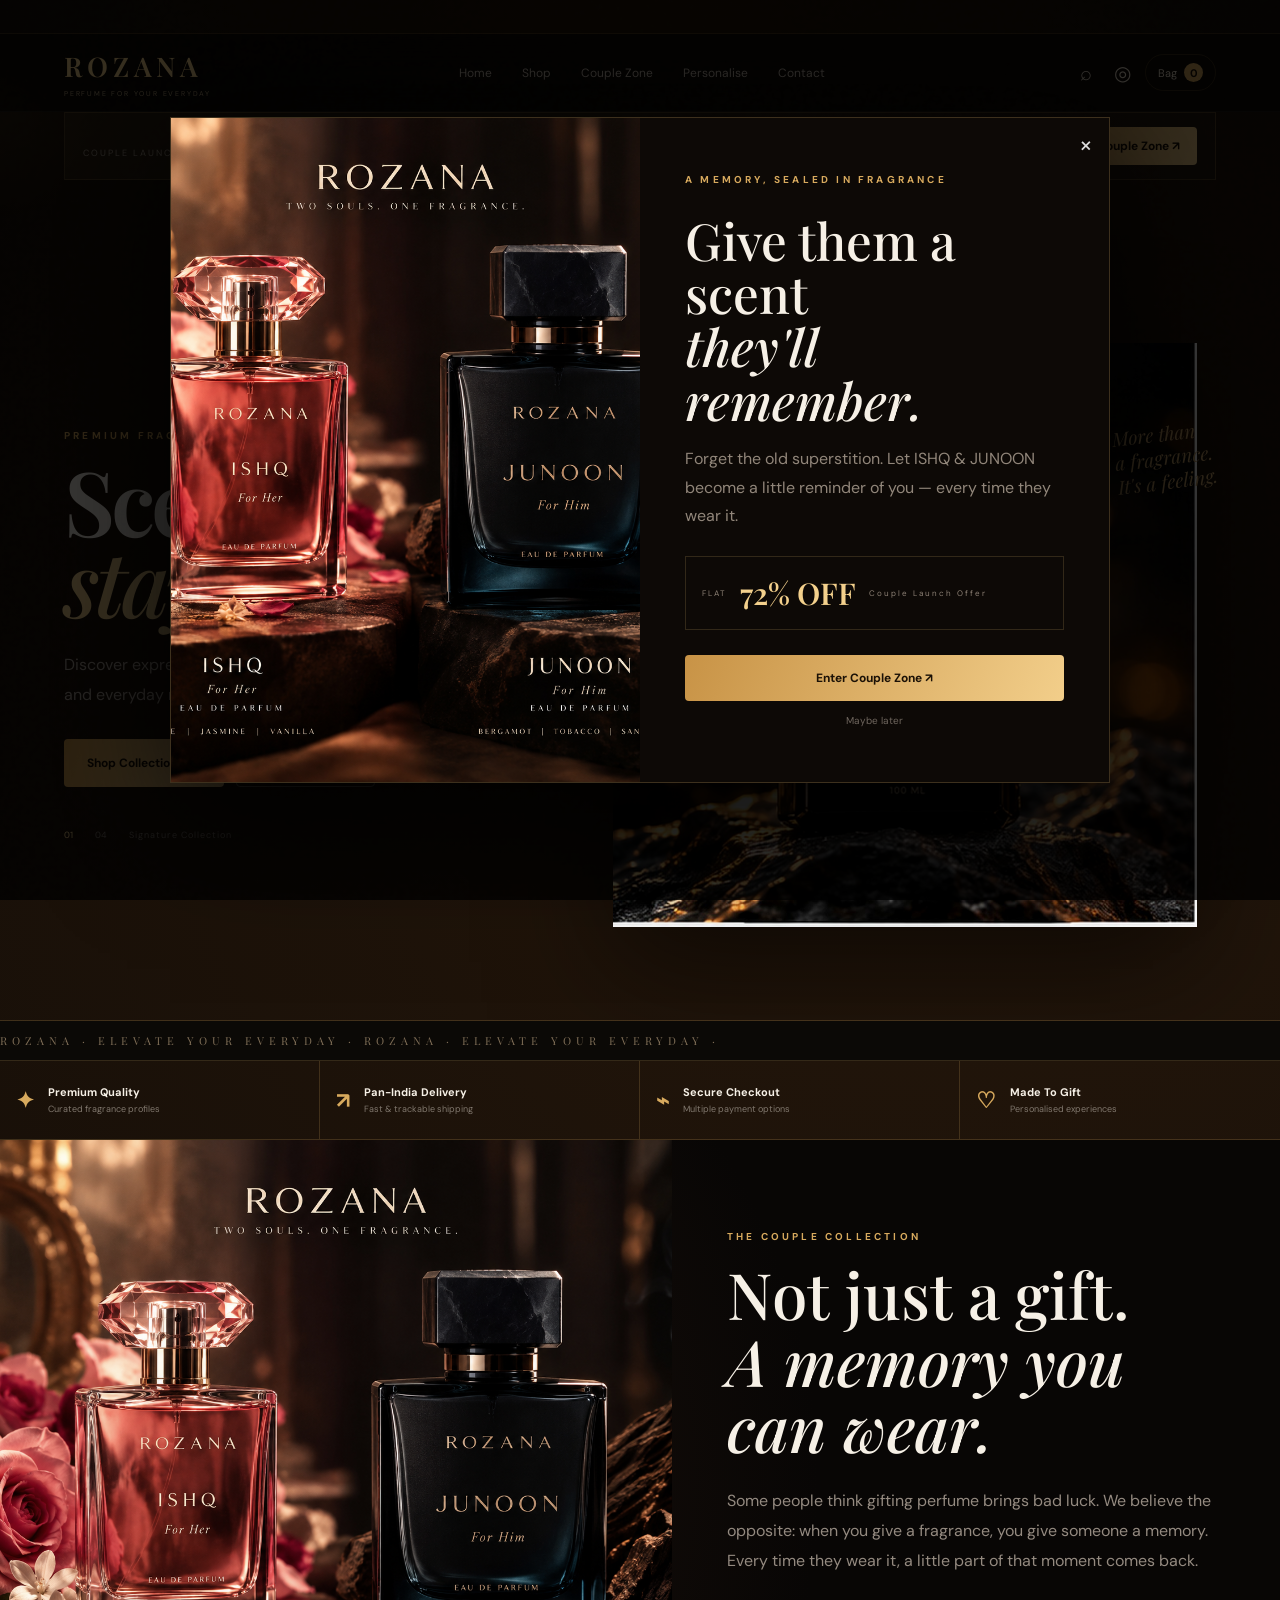
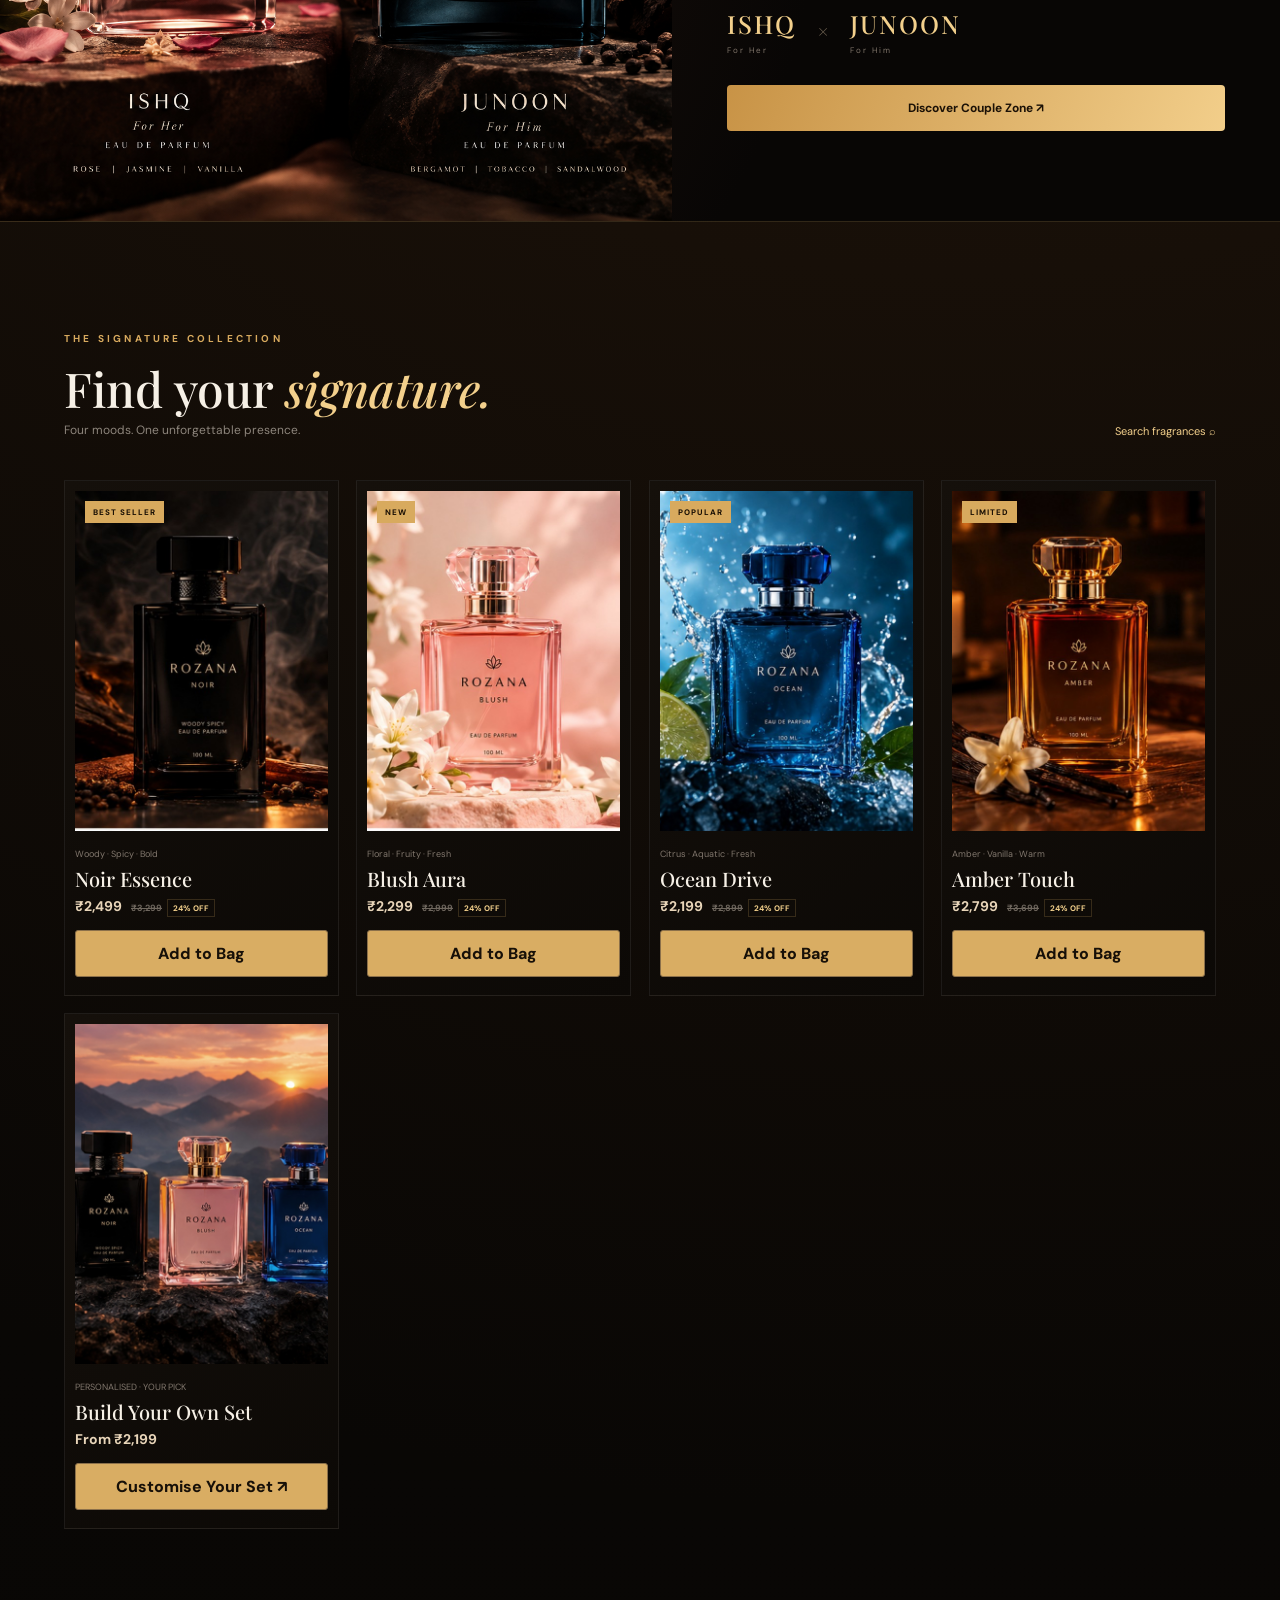
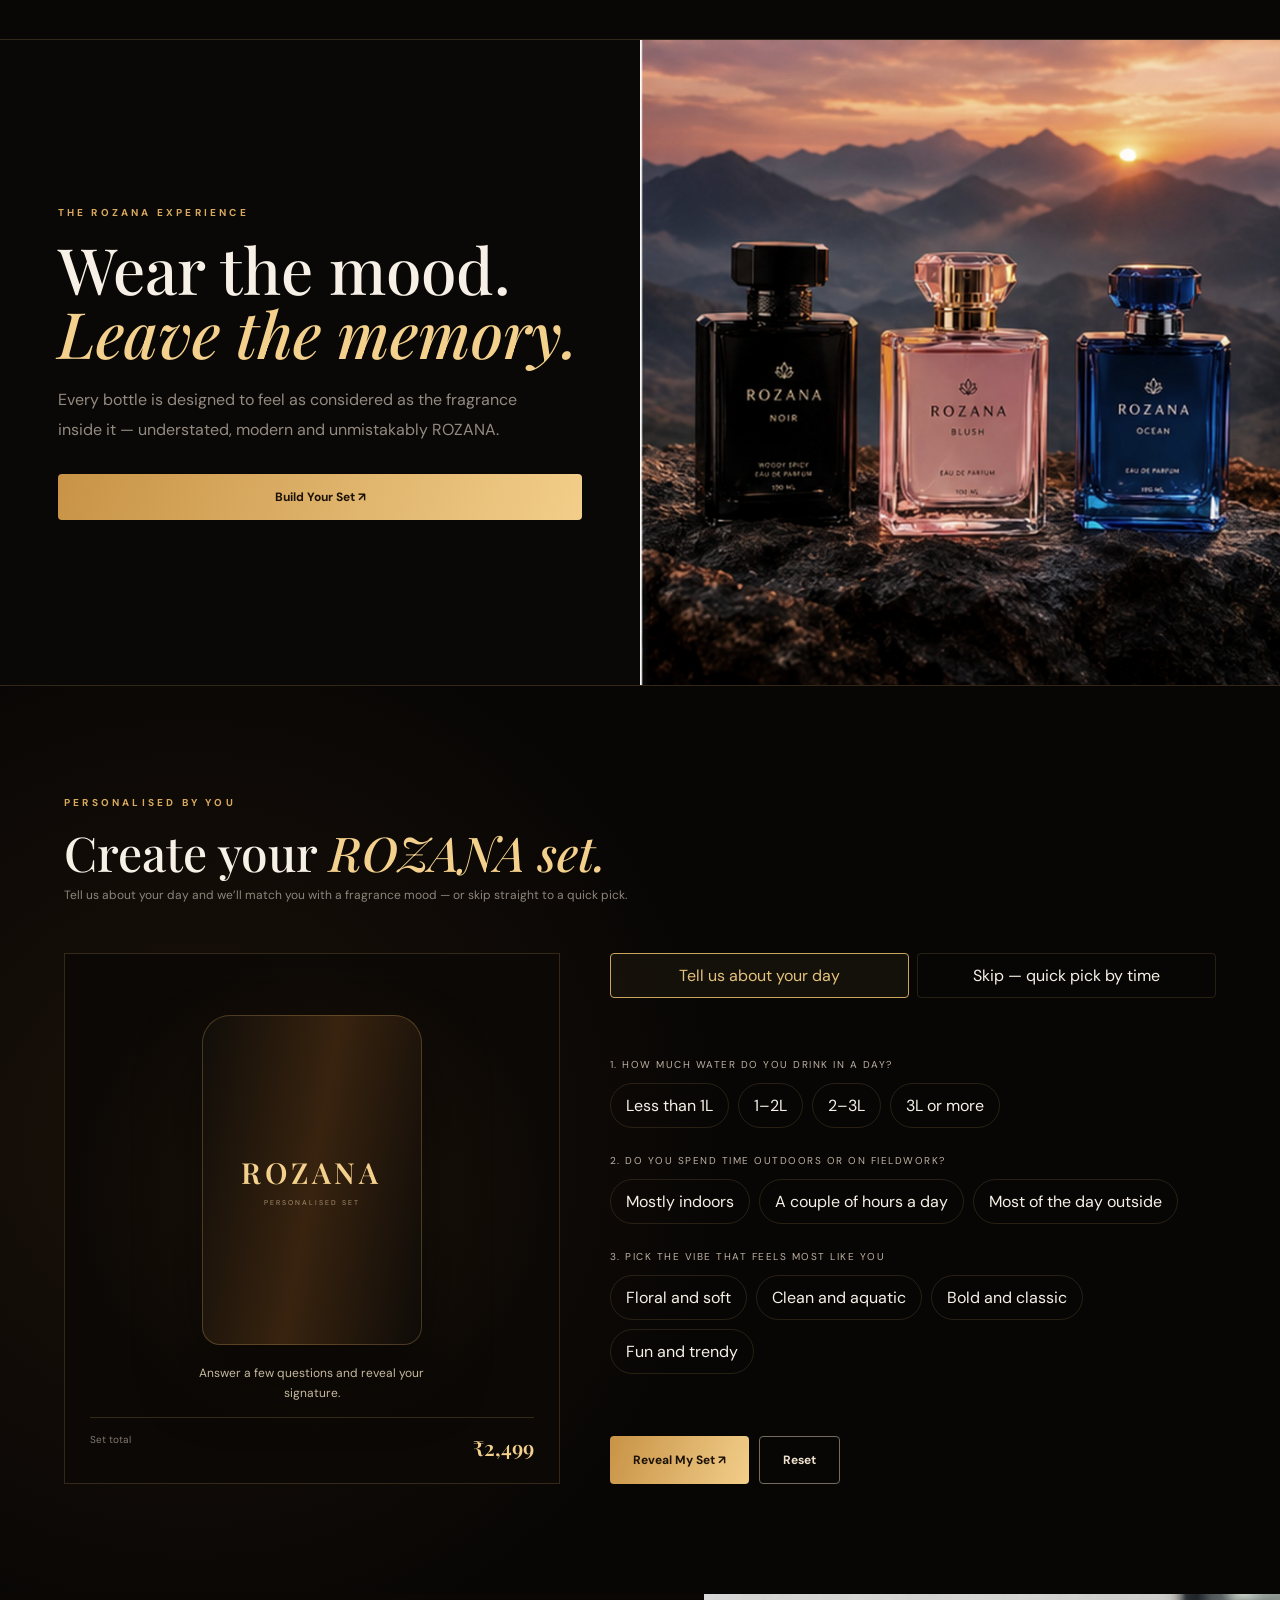
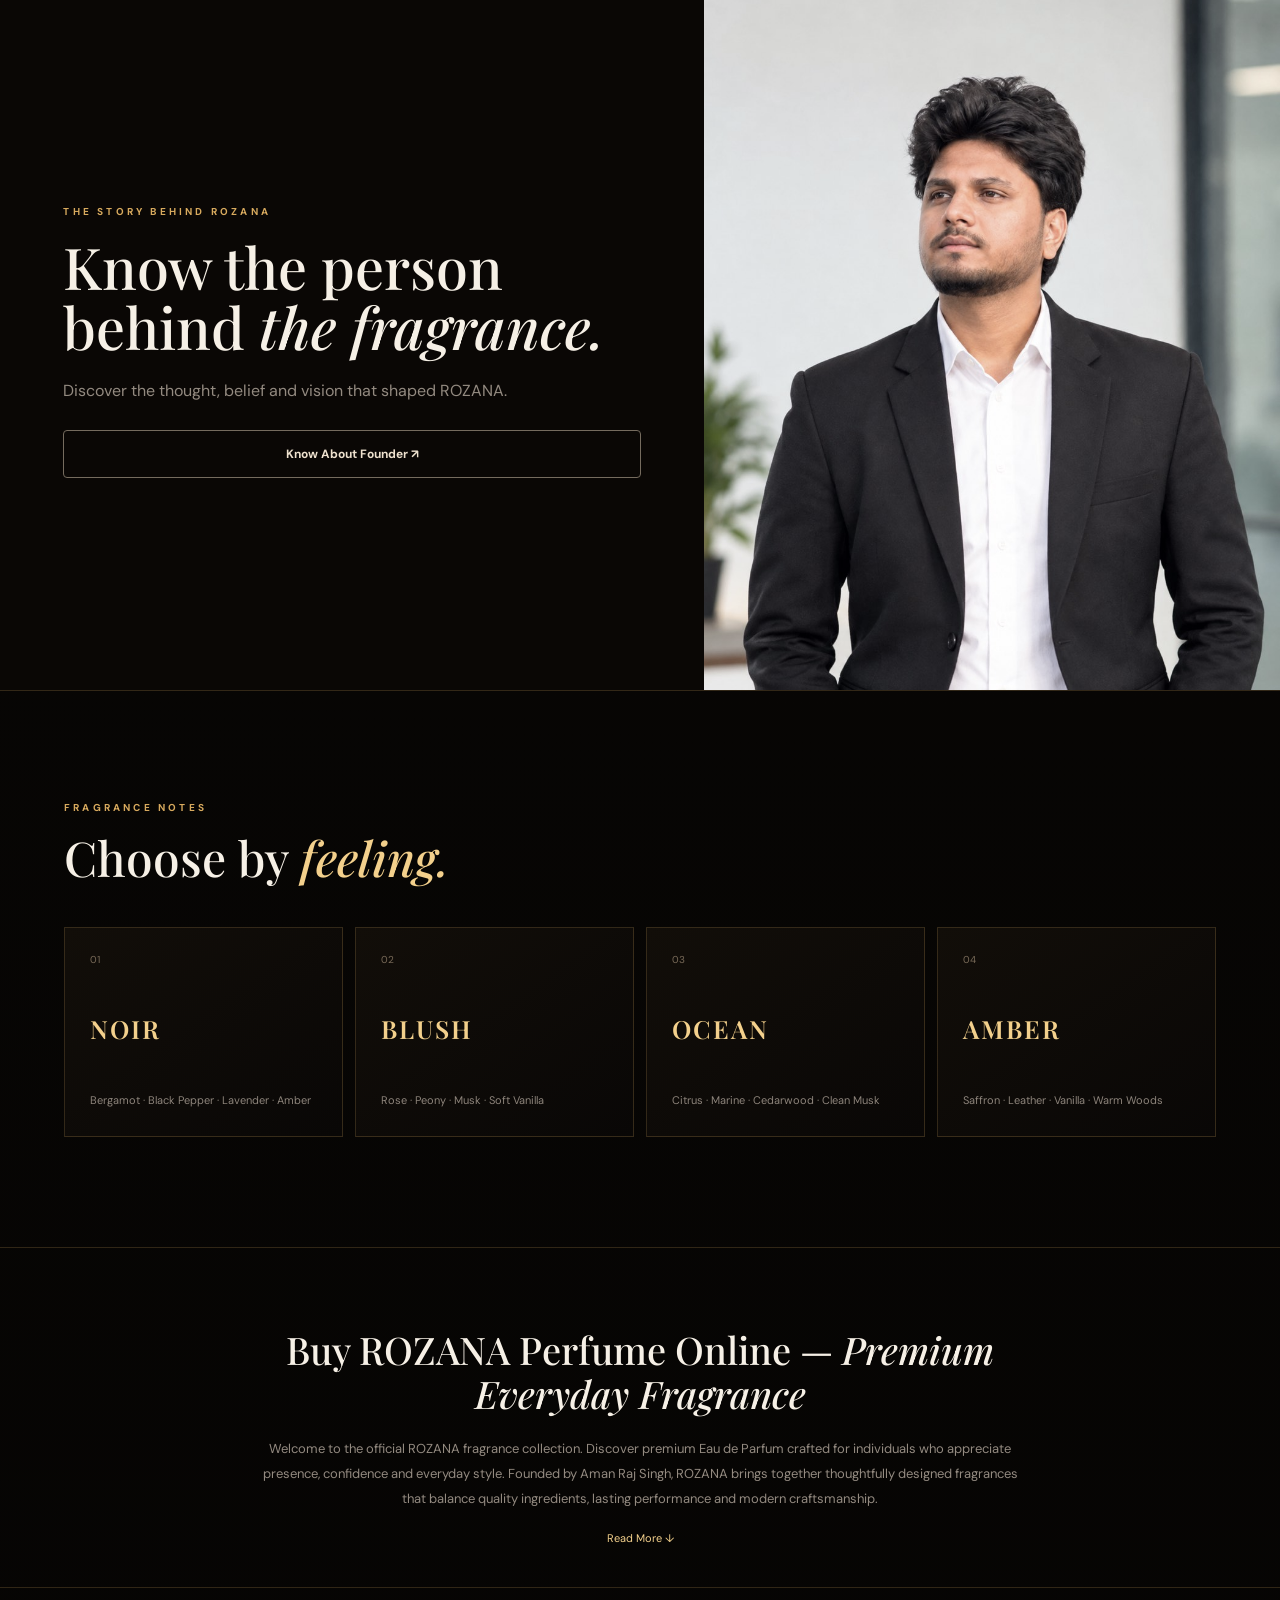
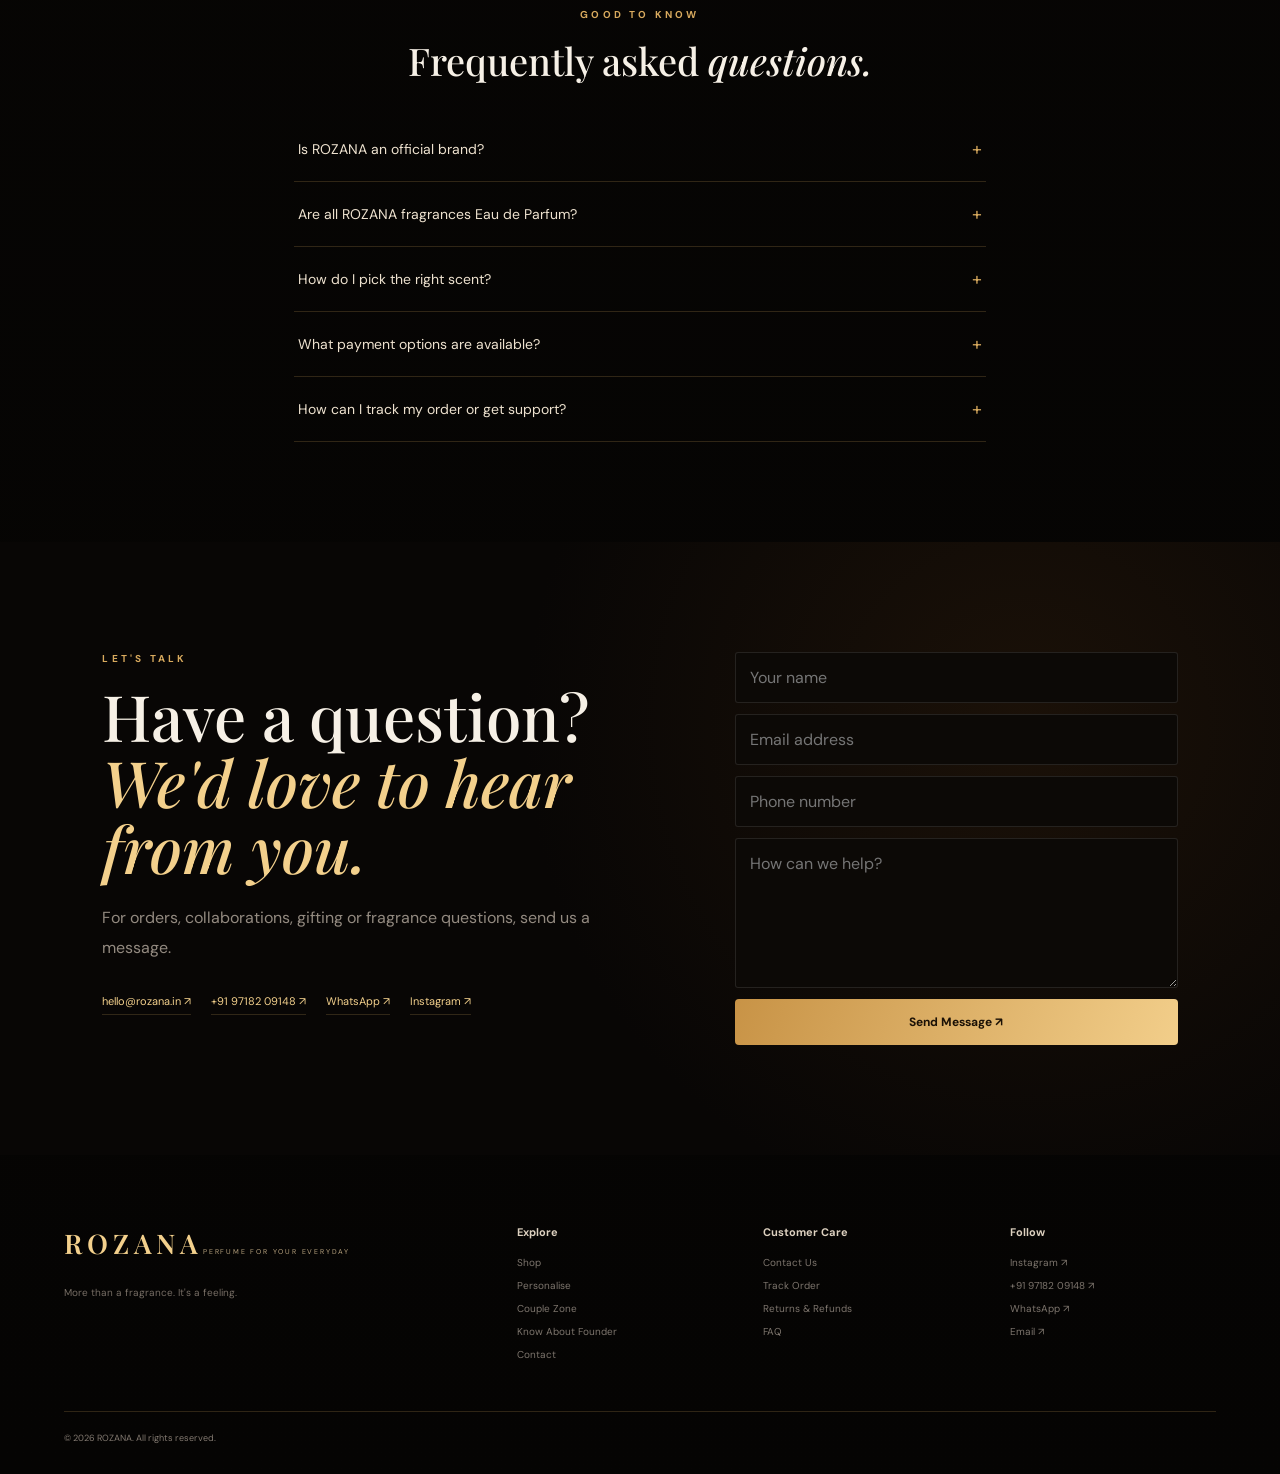
==== commit 1d116de8: "Add files via upload" ====
--- a/index.html
+++ b/index.html
@@ -15,7 +15,7 @@
 <div class="announce" id="announce"><div class="announce-track" id="announceTrack"></div></div>
 <header class="nav" id="nav">
   <a class="brand" href="#home"><span>ROZANA</span><small>PERFUME FOR YOUR EVERYDAY</small></a>
-  <nav class="links"><a href="#home">Home</a><a href="#shop">Shop</a><a href="#custom">Personalise</a><a href="#about">About</a><a href="#contact">Contact</a></nav>
+  <nav class="links"><a href="#home">Home</a><a href="#shop">Shop</a><a href="couple-zone.html">Couple Zone</a><a href="#custom">Personalise</a><a href="#contact">Contact</a></nav>
   <div class="nav-actions">
     <button class="icon-btn" aria-label="Search" onclick="openSearch()">⌕</button>
     <a class="icon-btn insta" aria-label="Instagram" href="https://www.instagram.com/_aman_singh__81?stkn=MWptejJ2N3R3ejg1Yw%3D%3D&utm_source=qr" target="_blank" rel="noreferrer">◎</a>
@@ -23,8 +23,9 @@
     <button class="menu-btn" onclick="toggleMenu()">☰</button>
   </div>
 </header>
-<div class="mobile-menu" id="mobileMenu"><a href="#home">Home</a><a href="#shop">Shop</a><a href="#custom">Personalise</a><a href="#about">About</a><a href="#contact">Contact</a></div>
+<div class="mobile-menu" id="mobileMenu"><a href="#home">Home</a><a href="#shop">Shop</a><a href="couple-zone.html">Couple Zone</a><a href="#custom">Personalise</a><a href="#contact">Contact</a></div>
 <main>
+<section class="launch-offer reveal"><div><span class="offer-kicker">COUPLE LAUNCH OFFER</span><strong>FLAT 72% OFF</strong><span>on the ROZANA Couple Collection</span></div><a class="btn primary" href="couple-zone.html">Enter Couple Zone ↗</a></section>
 <section class="hero" id="home">
   <div class="hero-copy reveal">
     <p class="eyebrow">PREMIUM FRAGRANCES · ROZANA</p>
@@ -37,6 +38,16 @@
 </section>
 <section class="marquee"><div>ROZANA · ELEVATE YOUR EVERYDAY · ROZANA · ELEVATE YOUR EVERYDAY ·</div></section>
 <section class="benefits"><div><strong>✦</strong><span><b>Premium Quality</b><small>Curated fragrance profiles</small></span></div><div><strong>↗</strong><span><b>Pan-India Delivery</b><small>Fast & trackable shipping</small></span></div><div><strong>⌁</strong><span><b>Secure Checkout</b><small>Multiple payment options</small></span></div><div><strong>♡</strong><span><b>Made To Gift</b><small>Personalised experiences</small></span></div></section>
+<section class="couple-feature">
+  <div class="couple-feature-art reveal"><img src="couple-launch.png" alt="ROZANA ISHQ and JUNOON Couple Collection"></div>
+  <div class="couple-feature-copy reveal">
+    <p class="eyebrow">THE COUPLE COLLECTION</p>
+    <h2>Not just a gift.<br><i>A memory you can wear.</i></h2>
+    <p>Some people think gifting perfume brings bad luck. We believe the opposite: when you give a fragrance, you give someone a memory. Every time they wear it, a little part of that moment comes back.</p>
+    <div class="couple-duo"><span><b>ISHQ</b><small>For Her</small></span><span class="duo-x">×</span><span><b>JUNOON</b><small>For Him</small></span></div>
+    <a class="btn primary" href="couple-zone.html">Discover Couple Zone ↗</a>
+  </div>
+</section>
 <section class="section" id="shop">
  <div class="section-head reveal"><div><p class="eyebrow">THE SIGNATURE COLLECTION</p><h2>Find your <i>signature.</i></h2><p>Four moods. One unforgettable presence.</p></div><button class="text-btn" onclick="openSearch()">Search fragrances ⌕</button></div>
  <div class="products">
@@ -83,7 +94,7 @@
     </div>
   </div>
 </section>
-<section class="founder" id="about"><div class="founder-img reveal"><img src="ceo.jpg" alt="Aman Raj Singh, Founder & CEO of ROZANA"></div><div class="founder-copy reveal"><p class="eyebrow">FROM THE FOUNDER</p><h2>Built with a belief that <i>presence matters.</i></h2><p>ROZANA was created around one simple idea: fragrance should become part of your identity, not just another product on your shelf.</p><p>We are building a modern fragrance house where thoughtful design, memorable scent profiles and a personal experience come together.</p><div class="signature">Aman Raj Singh <span>Founder & CEO · ROZANA</span></div></div></section>
+<section class="founder-teaser" id="about"><div class="founder-teaser-copy reveal"><p class="eyebrow">THE STORY BEHIND ROZANA</p><h2>Know the person behind <i>the fragrance.</i></h2><p>Discover the thought, belief and vision that shaped ROZANA.</p><a class="btn ghost" href="founder.html">Know About Founder ↗</a></div><div class="founder-teaser-img reveal"><img src="ceo.jpg" alt="ROZANA Founder"></div></section>
 <section class="notes"><div class="notes-head reveal"><p class="eyebrow">FRAGRANCE NOTES</p><h2>Choose by <i>feeling.</i></h2></div><div class="note-grid"><div class="note reveal"><span>01</span><b>NOIR</b><p>Bergamot · Black Pepper · Lavender · Amber</p></div><div class="note reveal"><span>02</span><b>BLUSH</b><p>Rose · Peony · Musk · Soft Vanilla</p></div><div class="note reveal"><span>03</span><b>OCEAN</b><p>Citrus · Marine · Cedarwood · Clean Musk</p></div><div class="note reveal"><span>04</span><b>AMBER</b><p>Saffron · Leather · Vanilla · Warm Woods</p></div></div></section>
 <section class="seo">
   <div class="seo-inner reveal">
@@ -109,11 +120,11 @@
 
 <section class="contact" id="contact"><div class="contact-copy reveal"><p class="eyebrow">LET'S TALK</p><h2>Have a question?<br><i>We'd love to hear from you.</i></h2><p>For orders, collaborations, gifting or fragrance questions, send us a message.</p><div class="contact-links"><a href="mailto:hello@rozana.in">hello@rozana.in ↗</a><a href="tel:+919718209148">+91 97182 09148 ↗</a><a href="https://wa.me/919718209148" target="_blank">WhatsApp ↗</a><a href="https://www.instagram.com/_aman_singh__81?stkn=MWptejJ2N3R3ejg1Yw%3D%3D&utm_source=qr" target="_blank">Instagram ↗</a></div></div><form class="contact-form reveal" onsubmit="submitContact(event)"><input required placeholder="Your name"><input required type="email" placeholder="Email address"><input placeholder="Phone number"><textarea required placeholder="How can we help?"></textarea><button class="btn primary full">Send Message ↗</button></form></section>
 </main>
-<footer><div class="footer-brand"><span>ROZANA</span><small>PERFUME FOR YOUR EVERYDAY</small><p>More than a fragrance. It's a feeling.</p></div><div><h4>Explore</h4><a href="#shop">Shop</a><a href="#custom">Personalise</a><a href="#about">Our Story</a><a href="#contact">Contact</a></div><div><h4>Customer Care</h4><a href="#contact">Contact Us</a><a href="#">Track Order</a><a href="#">Returns & Refunds</a><a href="#">FAQ</a></div><div><h4>Follow</h4><a href="https://www.instagram.com/_aman_singh__81?stkn=MWptejJ2N3R3ejg1Yw%3D%3D&utm_source=qr" target="_blank">Instagram ↗</a><a href="tel:+919718209148">+91 97182 09148 ↗</a><a href="https://wa.me/919718209148" target="_blank">WhatsApp ↗</a><a href="mailto:hello@rozana.in">Email ↗</a></div><div class="copyright">© 2026 ROZANA. All rights reserved.</div></footer>
+<footer><div class="footer-brand"><span>ROZANA</span><small>PERFUME FOR YOUR EVERYDAY</small><p>More than a fragrance. It's a feeling.</p></div><div><h4>Explore</h4><a href="#shop">Shop</a><a href="#custom">Personalise</a><a href="couple-zone.html">Couple Zone</a><a href="founder.html">Know About Founder</a><a href="#contact">Contact</a></div><div><h4>Customer Care</h4><a href="#contact">Contact Us</a><a href="#">Track Order</a><a href="#">Returns & Refunds</a><a href="#">FAQ</a></div><div><h4>Follow</h4><a href="https://www.instagram.com/_aman_singh__81?stkn=MWptejJ2N3R3ejg1Yw%3D%3D&utm_source=qr" target="_blank">Instagram ↗</a><a href="tel:+919718209148">+91 97182 09148 ↗</a><a href="https://wa.me/919718209148" target="_blank">WhatsApp ↗</a><a href="mailto:hello@rozana.in">Email ↗</a></div><div class="copyright">© 2026 ROZANA. All rights reserved.</div></footer>
 <div class="search-modal" id="searchModal"><div class="search-box"><button class="close" onclick="closeSearch()">×</button><p class="eyebrow">SEARCH ROZANA</p><input id="searchInput" placeholder="Search Noir, Blush, Ocean..." oninput="searchProducts(this.value)"><div id="searchResults"></div></div></div>
 <div class="cart-drawer" id="cartDrawer"><div class="drawer-head"><div><p class="eyebrow">YOUR BAG</p><h3>ROZANA</h3></div><button onclick="closeCart()">×</button></div><div class="cart-items" id="cartItems"></div><div class="drawer-foot"><div><span>Subtotal</span><strong id="cartTotal">₹0</strong></div><button class="btn primary full" onclick="openCheckout()">Proceed to Checkout ↗</button><small>Taxes/shipping calculated at checkout.</small></div></div><div class="overlay" id="overlay" onclick="closeAll()"></div>
-<div class="checkout-modal" id="checkoutModal"><div class="checkout-card"><button class="close" onclick="closeCheckout()">×</button><p class="eyebrow">CHECKOUT</p><h2>Complete your order.</h2><div id="checkoutSummary"></div><form onsubmit="placeOrder(event)"><input required name="name" placeholder="Full name"><input required name="phone" placeholder="Mobile number"><input required name="address" placeholder="Delivery address"><div class="pay-options"><label><input type="radio" name="payment" value="cod" checked> Cash on Delivery</label><label><input type="radio" name="payment" value="upi"> UPI / Online Payment</label></div><button class="btn primary full">Place Order ↗</button><small class="payment-note">Online gateway can be connected after your Razorpay/merchant account is ready.</small></form></div></div>
+<div class="checkout-modal" id="checkoutModal"><div class="checkout-card"><button class="close" onclick="closeCheckout()">×</button><p class="eyebrow">CHECKOUT</p><h2>Complete your order.</h2><div id="checkoutSummary"></div><form onsubmit="placeOrder(event)"><input required name="name" placeholder="Full name"><input required name="phone" placeholder="Mobile number"><input required name="address" placeholder="Delivery address"><label class="gift-toggle"><input type="checkbox" id="giftCardToggle" name="giftCard"> <span><b>Add a Secret Gift Card</b><small>Your message stays hidden and goes with the order.</small></span></label><div id="giftCardBox" class="gift-card-box hidden"><label>Write your heart out <span id="wordCount">0 / 200 words</span></label><textarea id="giftMessage" name="giftMessage" maxlength="1400" placeholder="Write your message here…" oninput="updateGiftWords()"></textarea><small>Maximum 200 words. The message is not shown on the product preview.</small></div><div class="pay-options"><label><input type="radio" name="payment" value="cod" checked> Cash on Delivery</label><label><input type="radio" name="payment" value="upi"> UPI / Online Payment</label></div><button class="btn primary full">Place Order ↗</button><small class="payment-note">Online gateway can be connected after your Razorpay/merchant account is ready.</small></form></div></div>
 <div class="quick-modal" id="quickModal"><div class="quick-card"><button class="close" onclick="closeQuick()">×</button><img id="quickImg" src="" alt=""><div><p class="eyebrow">ROZANA SIGNATURE</p><h2 id="quickName"></h2><p id="quickPrice"></p><p>Designed for a memorable, modern presence. Add it to your bag and make it yours.</p><button class="btn primary" id="quickAdd">Add to Bag ↗</button></div></div></div>
-<div class="toast" id="toast"></div><script src="script.js"></script>
+<div class="toast" id="toast"></div><div class="couple-popup" id="couplePopup"><div class="couple-popup-card"><button class="close" onclick="closeCouplePopup()">×</button><div class="popup-image"><img src="couple-launch.png" alt="ROZANA Couple Collection"></div><div class="popup-copy"><p class="eyebrow">A MEMORY, SEALED IN FRAGRANCE</p><h2>Give them a scent<br><i>they'll remember.</i></h2><p>Forget the old superstition. Let ISHQ & JUNOON become a little reminder of you — every time they wear it.</p><div class="popup-offer"><span>FLAT</span><strong>72% OFF</strong><small>Couple Launch Offer</small></div><a class="btn primary full" href="couple-zone.html">Enter Couple Zone ↗</a><button class="popup-later" onclick="closeCouplePopup()">Maybe later</button></div></div></div><script src="script.js"></script>
 <script src="animations.js"></script>
 </body></html>
--- a/style.css
+++ b/style.css
@@ -34,3 +34,7 @@
 /* Personalised quiz upgrade */
 .mode-tabs{display:grid;grid-template-columns:1fr 1fr;gap:8px;margin-bottom:28px}.mode,.answer{font:inherit;color:inherit;background:transparent;border:1px solid rgba(201,165,95,.16);border-radius:999px;padding:11px 15px;cursor:pointer;transition:.25s}.mode{border-radius:4px;text-align:center}.mode:hover,.mode.active,.answer:hover,.answer.selected{border-color:#c9a55f;color:#e4c27c;background:rgba(201,165,95,.06)}.pill-grid{display:flex;flex-wrap:wrap;gap:9px;margin:12px 0 26px}.quiz label{display:block;margin-top:20px}.quiz.hidden,.custom-result.hidden{display:none}.set-actions{display:flex;gap:10px;margin-top:24px}.set-recommend{font-size:12px;line-height:1.7;color:#c7b99f;max-width:270px;margin:18px auto;text-align:center}.custom-result{margin-top:20px;padding:18px;border:1px solid rgba(201,165,95,.22);background:rgba(201,165,95,.04);display:grid;gap:8px}.custom-result span{font-size:12px;color:#9f9485;line-height:1.6}.custom-result .btn{margin-top:8px}
 @media(max-width:700px){.mode-tabs{grid-template-columns:1fr}.pill-grid{gap:7px}.answer{font-size:12px;padding:10px 12px}.set-actions{flex-direction:column}}
+/* ROZANA launch additions */
+.launch-offer{margin:112px 5% 0;padding:14px 18px;border:1px solid rgba(201,165,95,.25);background:linear-gradient(90deg,rgba(201,165,95,.09),rgba(255,255,255,.02));display:flex;align-items:center;justify-content:space-between;gap:20px}.launch-offer>div{display:flex;align-items:baseline;gap:13px;flex-wrap:wrap}.offer-kicker{font-size:9px;letter-spacing:2px;color:#9e9284}.launch-offer strong{font:600 24px var(--serif);color:var(--gold2)}.launch-offer>div>span:last-child{font-size:10px;color:#8e8378}.launch-offer .btn{padding:11px 17px}.couple-feature{display:grid;grid-template-columns:1.05fr .95fr;min-height:650px;border-bottom:1px solid var(--line);background:radial-gradient(circle at 15% 50%,#21140d,#080605 55%)}.couple-feature-art{min-height:650px;overflow:hidden}.couple-feature-art img{width:100%;height:100%;object-fit:cover;display:block;filter:saturate(.88)}.couple-feature-copy{padding:90px 9%;display:flex;flex-direction:column;justify-content:center}.couple-feature-copy h2{font:500 clamp(40px,5vw,65px)/1.04 var(--serif);margin-bottom:25px}.couple-feature-copy>p:not(.eyebrow){color:#948a80;line-height:1.9;max-width:570px}.couple-duo{display:flex;align-items:center;gap:22px;margin:30px 0}.couple-duo span:not(.duo-x){display:flex;flex-direction:column}.couple-duo b{font:500 25px var(--serif);letter-spacing:2px;color:var(--gold2)}.couple-duo small{font-size:8px;letter-spacing:2px;color:#81766b;margin-top:5px}.duo-x{color:#746757;font:20px var(--serif)}.founder-teaser{display:grid;grid-template-columns:1.1fr .9fr;border-bottom:1px solid var(--line);background:#0a0705}.founder-teaser-copy{padding:90px 9%;display:flex;flex-direction:column;justify-content:center}.founder-teaser-copy h2{font:500 clamp(38px,4.5vw,58px)/1.05 var(--serif);margin-bottom:20px}.founder-teaser-copy>p:not(.eyebrow){color:#938a80;line-height:1.8;margin-bottom:25px}.founder-teaser-img{min-height:520px;overflow:hidden}.founder-teaser-img img{width:100%;height:100%;object-fit:cover;filter:saturate(.75)}.couple-popup{position:fixed;inset:0;z-index:150;background:rgba(0,0,0,.78);display:grid;place-items:center;padding:20px;opacity:0;visibility:hidden;transition:.35s}.couple-popup.open{opacity:1;visibility:visible}.couple-popup-card{width:min(940px,100%);display:grid;grid-template-columns:1fr 1fr;background:#0d0906;border:1px solid rgba(201,165,95,.25);box-shadow:0 40px 120px rgba(0,0,0,.8);position:relative;overflow:hidden}.couple-popup .close{position:absolute;right:16px;top:10px;z-index:3}.popup-image{min-height:540px}.popup-image img{width:100%;height:100%;object-fit:cover}.popup-copy{padding:55px 45px;display:flex;flex-direction:column;justify-content:center}.popup-copy h2{font:500 clamp(35px,4vw,54px)/1.04 var(--serif);margin:10px 0 18px}.popup-copy>p:not(.eyebrow){color:#91867a;line-height:1.8}.popup-offer{margin:25px 0;padding:16px;border:1px solid rgba(201,165,95,.2);display:flex;align-items:center;gap:13px}.popup-offer span,.popup-offer small{font-size:8px;letter-spacing:2px;color:#8d8175}.popup-offer strong{font:600 30px var(--serif);color:var(--gold2)}.popup-later{margin-top:13px;background:none;border:0;color:#6f665e;font-size:10px;cursor:pointer}.inner-page{padding-top:90px}.inner-hero{padding:90px 8% 80px;max-width:1000px}.inner-hero h1{font:500 clamp(55px,8vw,100px)/.98 var(--serif);margin:15px 0 25px}.inner-hero>p:last-child{color:#948a80;line-height:1.9;max-width:650px}.founder-full{display:grid;grid-template-columns:.9fr 1.1fr;border-top:1px solid var(--line);border-bottom:1px solid var(--line)}.founder-full-img{min-height:680px}.founder-full-img img{width:100%;height:100%;object-fit:cover;display:block}.founder-full-copy{padding:90px 9%;display:flex;flex-direction:column;justify-content:center;background:linear-gradient(120deg,#0c0906,#120d08)}.founder-full-copy h2{font:500 clamp(40px,5vw,65px)/1.04 var(--serif);margin-bottom:25px}.founder-full-copy>p:not(.eyebrow){color:#948a80;line-height:1.9;max-width:580px;margin:8px 0}.couple-page{padding-top:80px}.couple-hero{display:grid;grid-template-columns:.9fr 1.1fr;min-height:720px;border-bottom:1px solid var(--line)}.couple-hero-copy{padding:100px 9%;display:flex;flex-direction:column;justify-content:center;background:radial-gradient(circle at 20% 40%,#21140c,#080605 60%)}.couple-hero-copy h1{font:500 clamp(55px,7vw,95px)/.95 var(--serif);margin:15px 0 25px}.couple-hero-copy>p:not(.eyebrow){color:#948a80;line-height:1.9;max-width:570px}.hero-offer{display:flex;align-items:center;gap:13px;margin:28px 0}.hero-offer span,.hero-offer small{font-size:8px;letter-spacing:2px;color:#8c8174}.hero-offer strong{font:600 34px var(--serif);color:var(--gold2)}.couple-hero-art{min-height:720px}.couple-hero-art img{width:100%;height:100%;object-fit:cover;display:block}.memory-story{display:grid;grid-template-columns:1fr 1fr;gap:80px;padding:100px 9%;border-bottom:1px solid var(--line);background:#0a0705}.memory-story h2{font:500 clamp(38px,5vw,62px)/1.05 var(--serif)}.memory-story>p{color:#938a80;line-height:2;align-self:center}.section.couple-products{padding-top:100px}.launch-badge{border:1px solid rgba(201,165,95,.25);color:var(--gold2);padding:11px 15px;font-size:9px;letter-spacing:2px}.couple-product-grid{display:grid;grid-template-columns:1fr 1fr;gap:18px}.couple-product{border:1px solid var(--line);background:linear-gradient(145deg,#130e09,#090706);padding-bottom:25px}.couple-product-img{height:550px;position:relative;overflow:hidden}.couple-product-img>span{position:absolute;z-index:2;left:18px;top:18px;font-size:8px;letter-spacing:2px;color:#e4c27c;border:1px solid rgba(201,165,95,.3);padding:8px 10px;background:rgba(0,0,0,.4)}.couple-product-img img{width:100%;height:100%;object-fit:cover;transition:.6s}.couple-product:hover .couple-product-img img{transform:scale(1.035)}.couple-product>.category,.couple-product>h3,.couple-product>.product-sub,.couple-product>.price,.couple-product>.add{margin-left:25px;margin-right:25px}.couple-product>.category{margin-top:22px}.couple-product h3{font:500 31px var(--serif);color:#eee0cc;margin-top:8px}.product-sub{font-size:10px;color:#81766d}.couple-product .price{margin-top:15px}.couple-product .add{width:calc(100% - 50px);margin-top:18px}.gift-section{display:grid;grid-template-columns:1fr 1fr;border-top:1px solid var(--line);border-bottom:1px solid var(--line);background:radial-gradient(circle at 25% 50%,#201209,#080605 60%)}.gift-card-visual{min-height:620px;display:grid;place-items:center;padding:70px}.sealed-card{width:min(330px,80%);aspect-ratio:.72;border:1px solid rgba(201,165,95,.3);background:linear-gradient(145deg,#21160d,#0b0806);box-shadow:0 30px 80px rgba(0,0,0,.6);display:flex;flex-direction:column;align-items:center;justify-content:center;gap:15px;position:relative}.sealed-card span{font:500 18px var(--serif);letter-spacing:5px;color:#d9b16d}.sealed-card b{font:600 22px var(--serif);color:#eee0cc;letter-spacing:2px;text-align:center}.sealed-card small{font-size:9px;letter-spacing:2px;color:#776b60}.sealed-card i{position:absolute;bottom:28px;font-size:24px;color:#a87f48}.gift-copy{padding:90px 9%;display:flex;flex-direction:column;justify-content:center}.gift-copy h2{font:500 clamp(40px,5vw,62px)/1.03 var(--serif);margin:15px 0 20px}.gift-copy>p:not(.eyebrow){color:#948a80;line-height:1.9;max-width:570px}.gift-points{display:grid;gap:14px;margin:28px 0}.gift-points span{font-size:9px;letter-spacing:1px;color:#786e65}.gift-points b{font-size:11px;color:#c5b7a5;margin-left:12px;letter-spacing:0}.gift-toggle{display:flex;gap:11px;align-items:flex-start;padding:14px;border:1px solid rgba(201,165,95,.18);background:rgba(201,165,95,.035);cursor:pointer}.gift-toggle input{margin-top:3px;accent-color:#c9a55f}.gift-toggle span{display:flex;flex-direction:column;gap:4px}.gift-toggle b{font-size:11px;color:#ded0bd}.gift-toggle small{font-size:9px;color:#756b62}.gift-card-box{border:1px solid rgba(201,165,95,.16);padding:15px;background:#0a0705}.gift-card-box.hidden{display:none}.gift-card-box label{display:flex;justify-content:space-between;font-size:10px;color:#b9aa97;margin-bottom:8px}.gift-card-box label span{color:#8d7c65}.gift-card-box textarea{width:100%;min-height:130px;resize:vertical;background:#0b0806;border:1px solid rgba(255,255,255,.08);color:#eee;padding:12px;outline:none;font:12px/1.6 var(--sans)}.gift-card-box>small{font-size:8px;color:#70675e}.couple-popup+.x{display:none}
+@media(max-width:900px){.launch-offer{margin-top:100px;align-items:flex-start;flex-direction:column}.couple-feature,.founder-teaser,.founder-full,.couple-hero,.memory-story,.gift-section{grid-template-columns:1fr}.couple-feature-art,.couple-hero-art{min-height:500px}.couple-popup-card{grid-template-columns:1fr;max-height:90vh;overflow:auto}.popup-image{min-height:300px;height:300px}.popup-copy{padding:35px 25px}.couple-product-grid{grid-template-columns:1fr}.gift-card-visual{min-height:500px}.founder-full-img{min-height:550px}}
+@media(max-width:600px){.launch-offer{margin:90px 20px 0}.couple-feature-copy,.couple-hero-copy,.gift-copy,.founder-full-copy,.founder-teaser-copy{padding:65px 20px}.couple-feature-art,.couple-hero-art{min-height:390px}.couple-hero{padding-top:0}.couple-product-img{height:430px}.memory-story{padding:70px 20px;gap:30px}.gift-card-visual{min-height:420px;padding:40px}.section.couple-products{padding-top:70px}.inner-hero{padding:70px 20px}.founder-full-img{min-height:480px}}
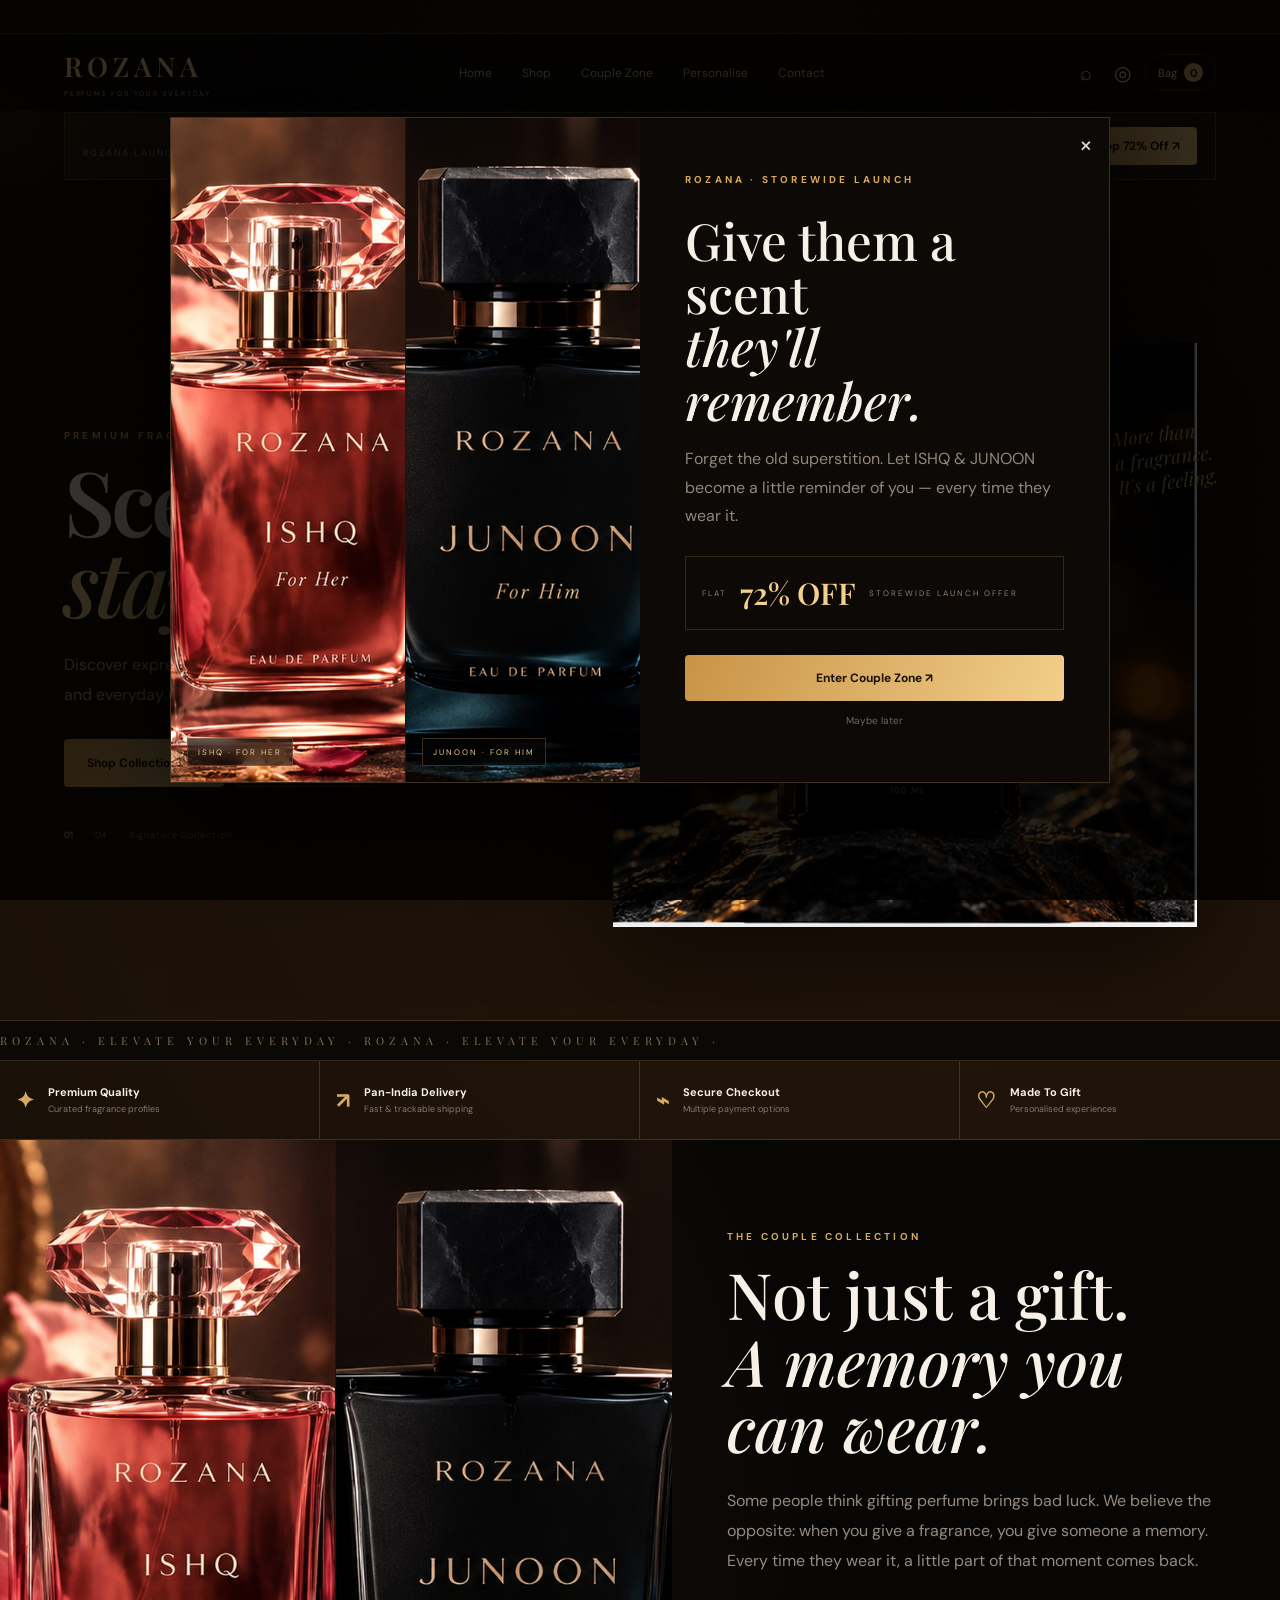
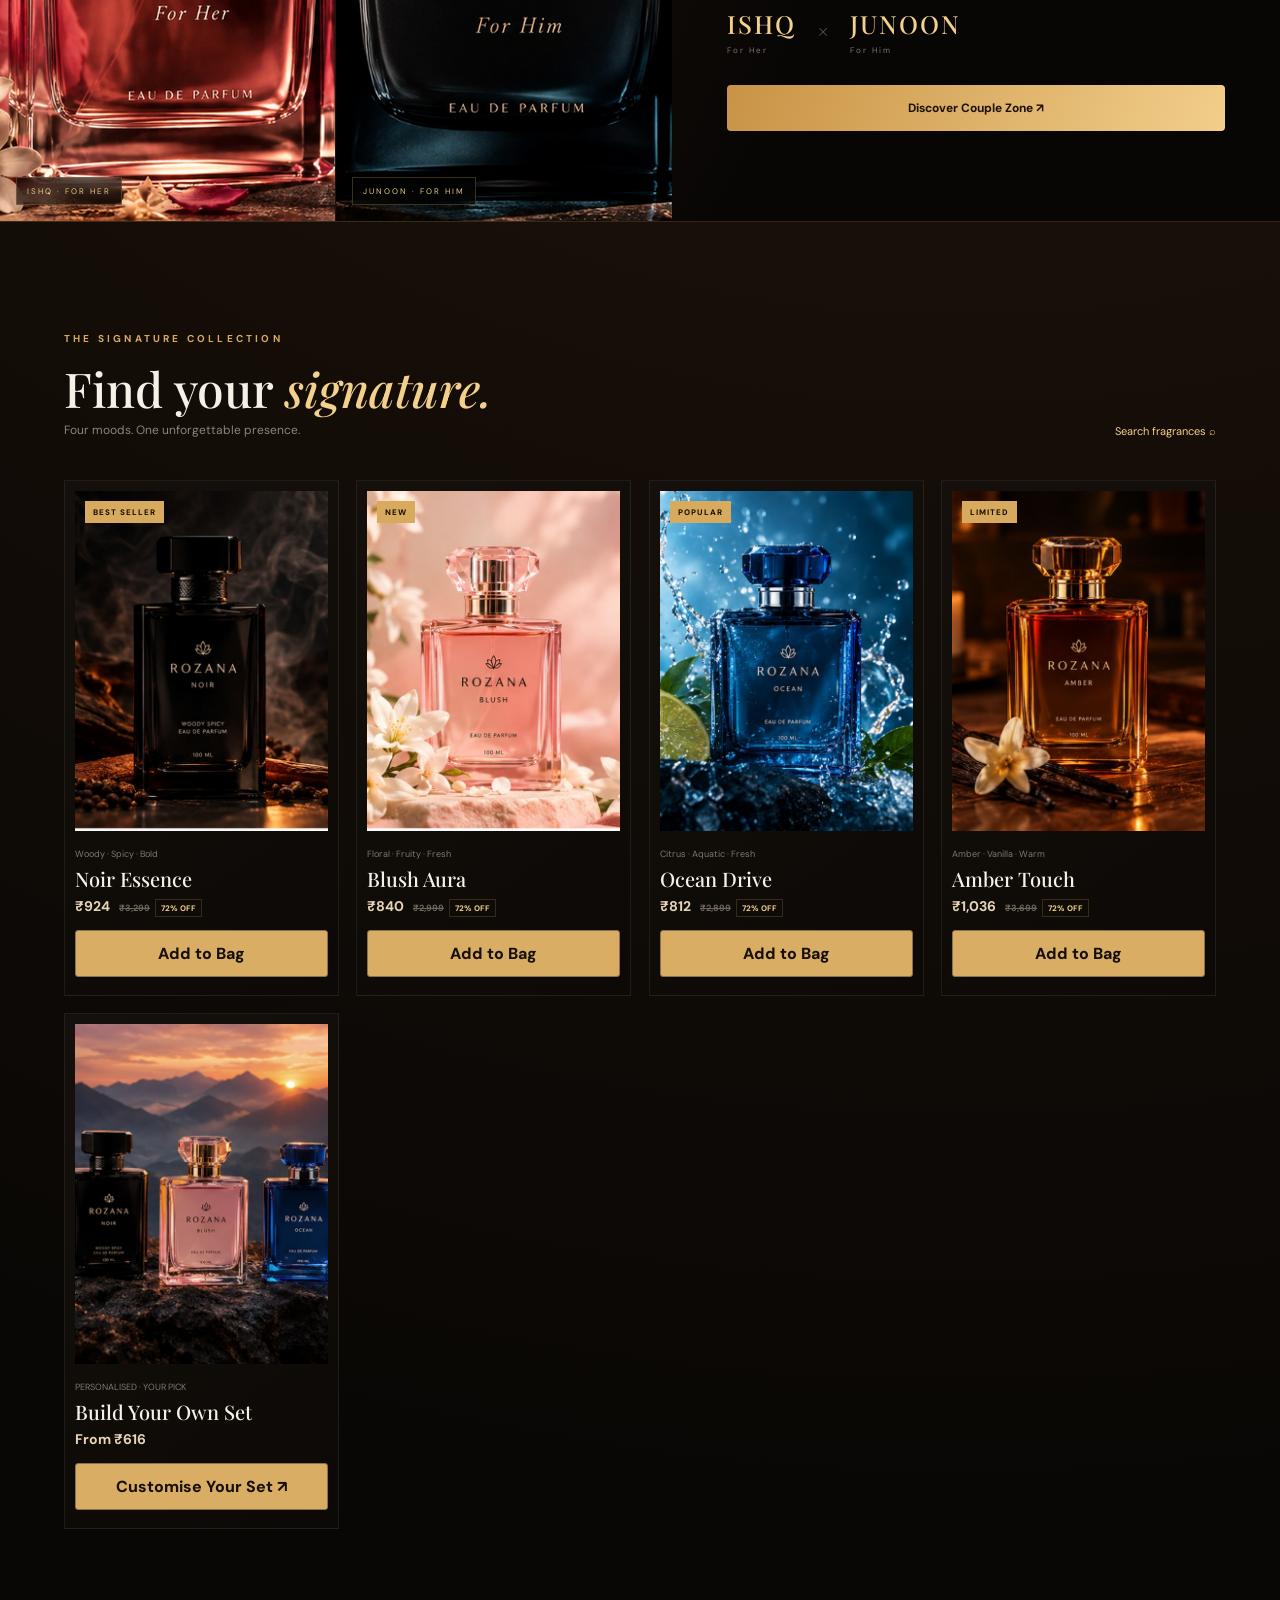
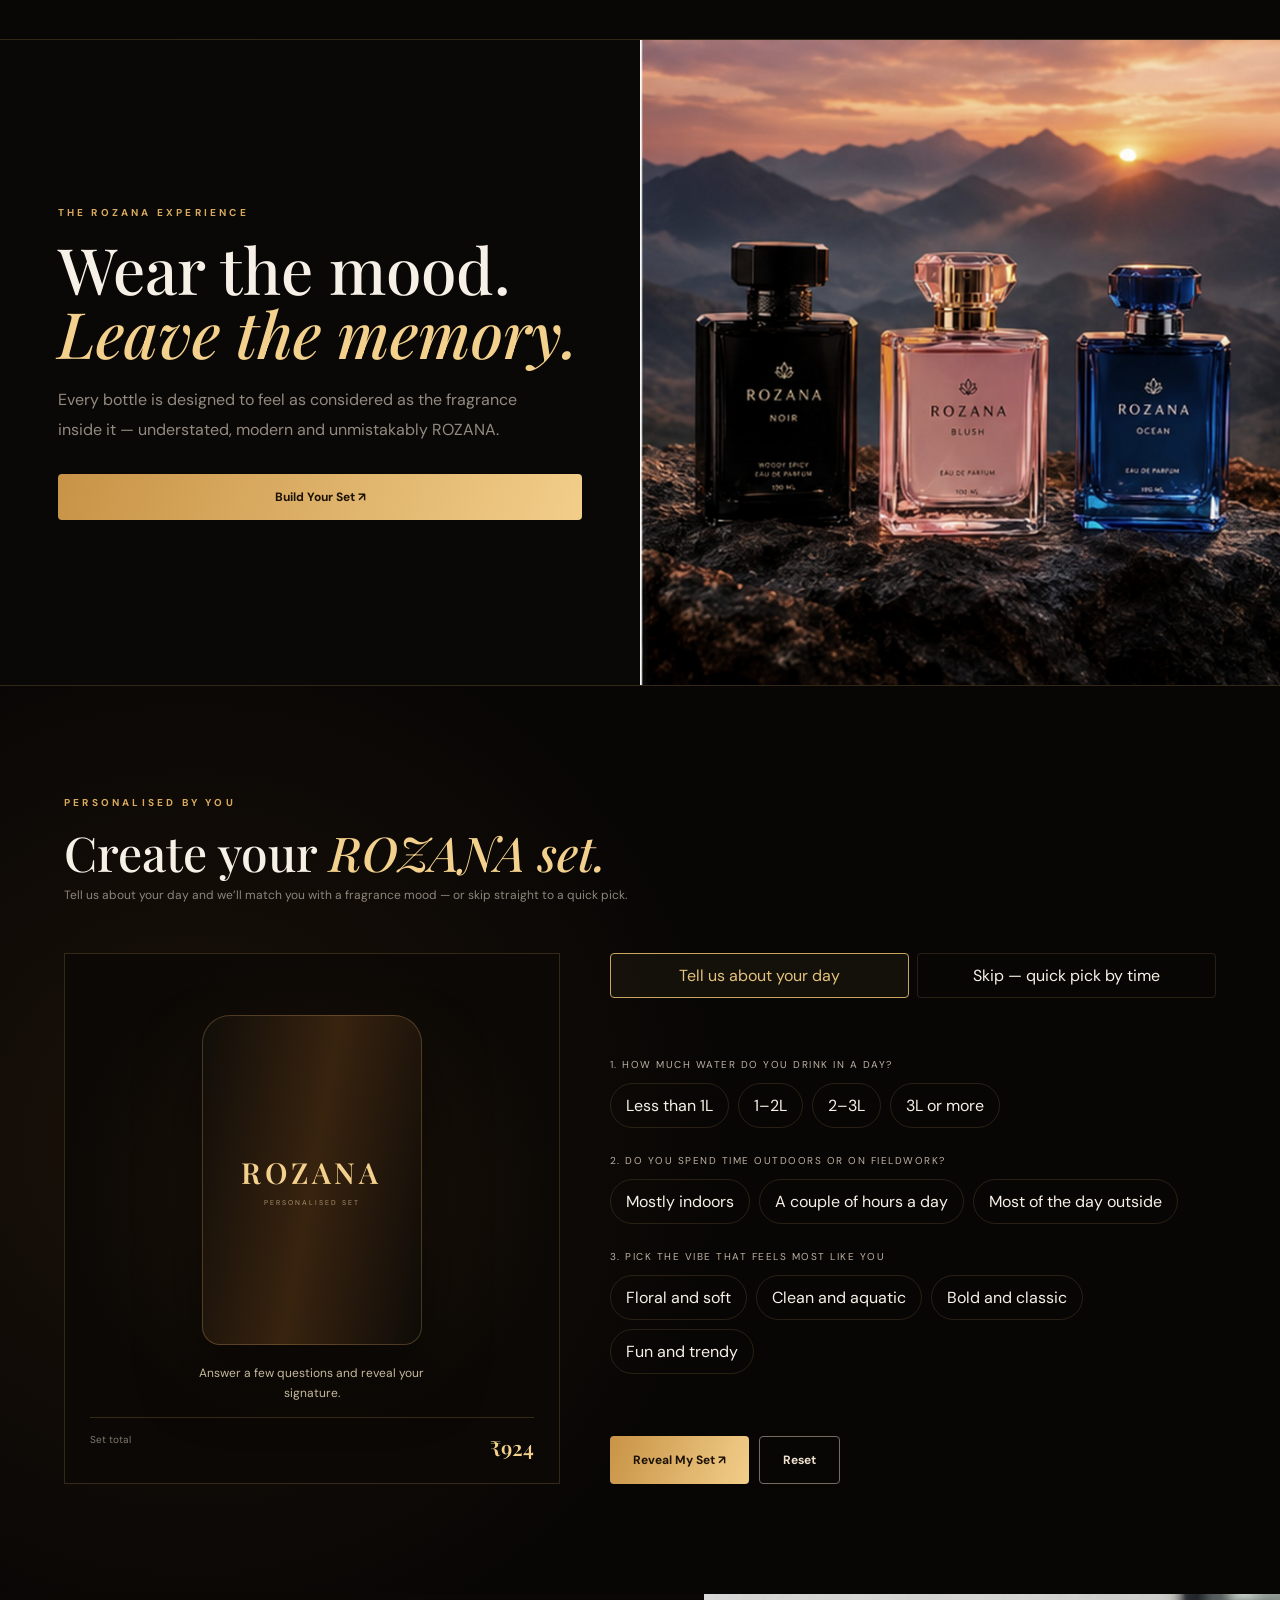
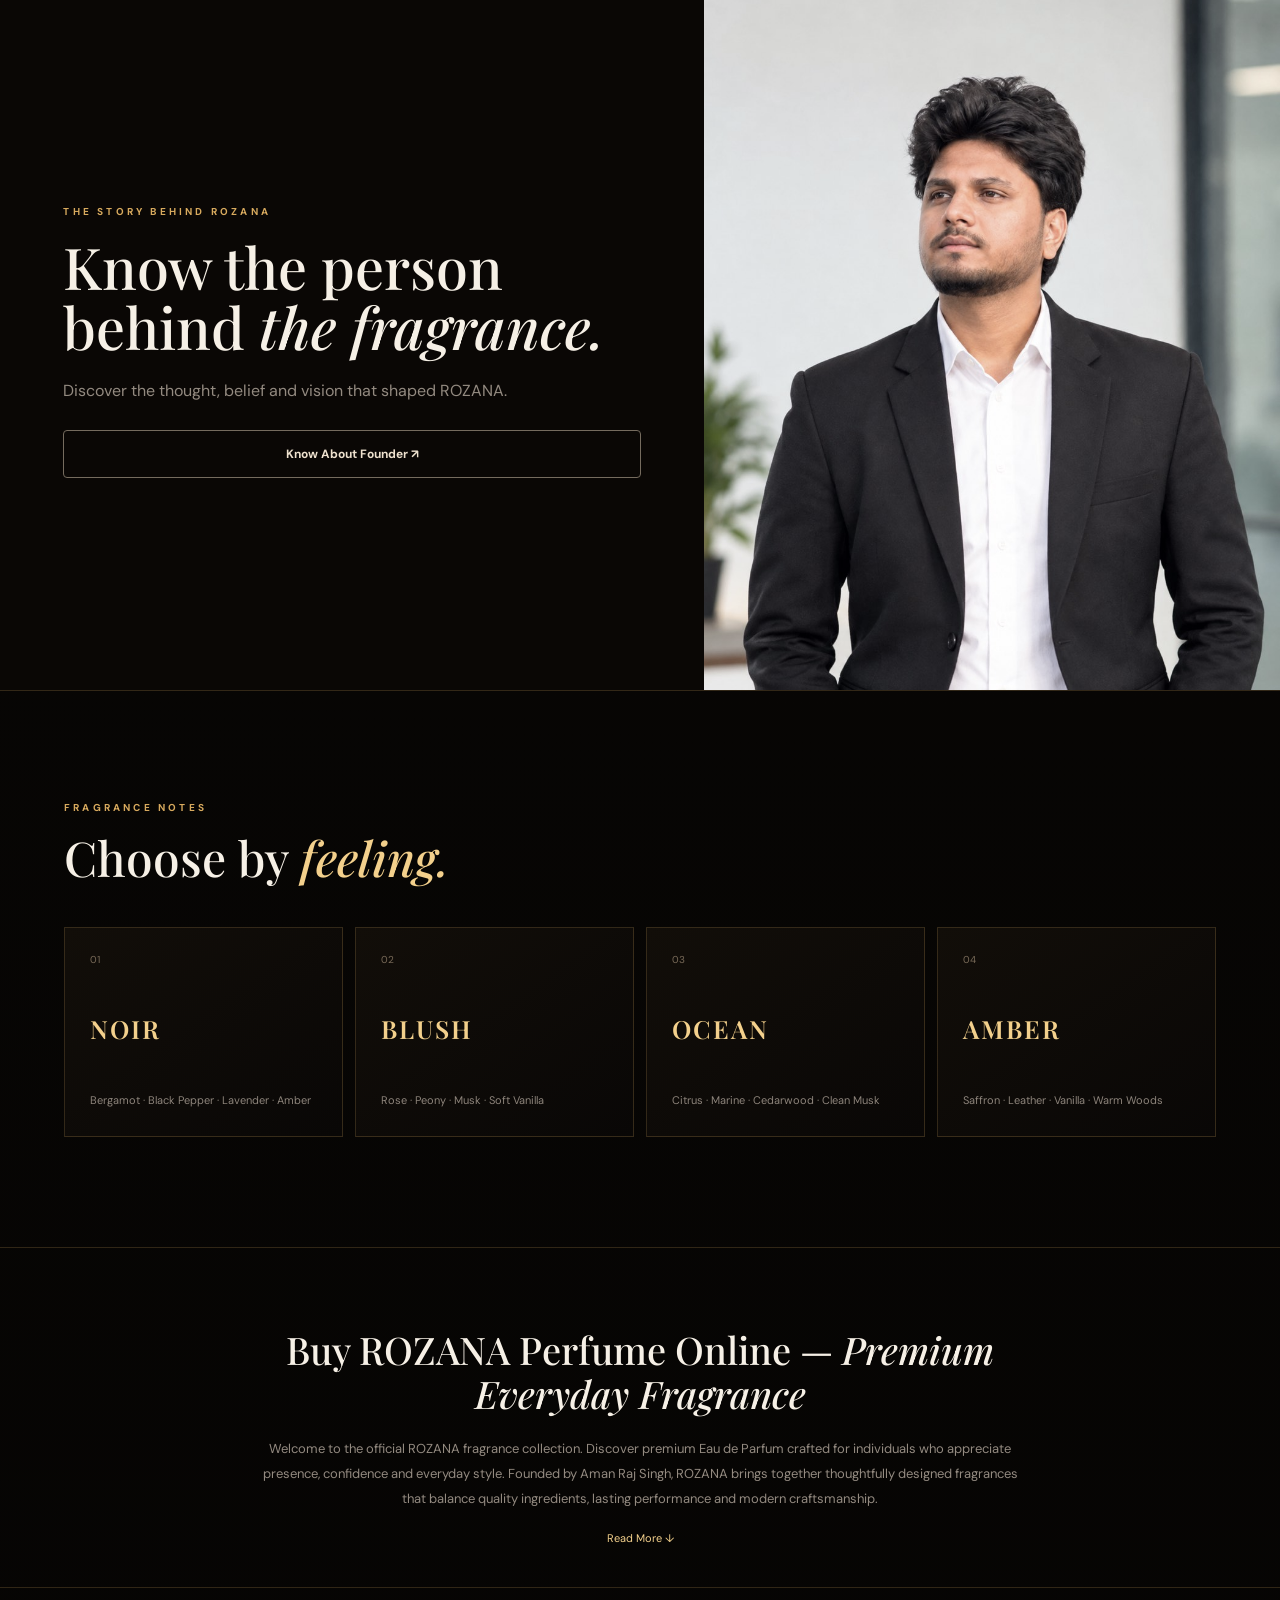
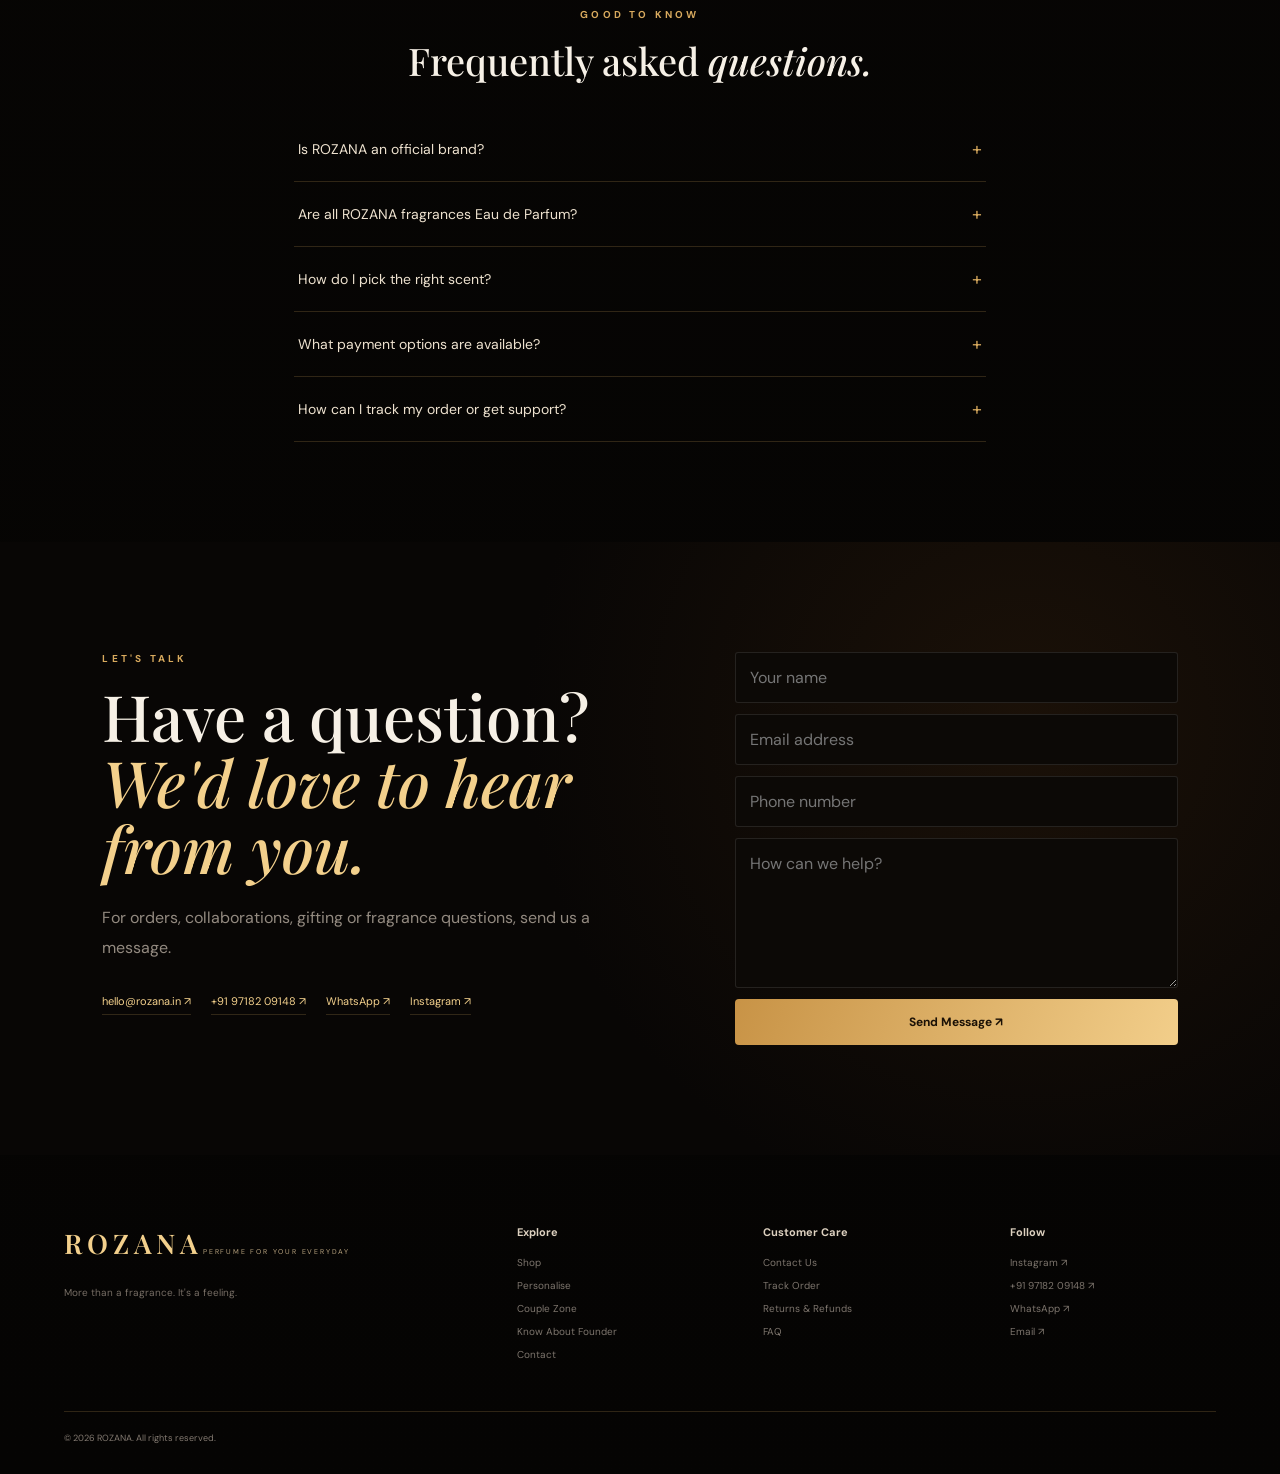
==== commit 45505142: "Add files via upload" ====
--- a/index.html
+++ b/index.html
@@ -25,7 +25,7 @@
 </header>
 <div class="mobile-menu" id="mobileMenu"><a href="#home">Home</a><a href="#shop">Shop</a><a href="couple-zone.html">Couple Zone</a><a href="#custom">Personalise</a><a href="#contact">Contact</a></div>
 <main>
-<section class="launch-offer reveal"><div><span class="offer-kicker">COUPLE LAUNCH OFFER</span><strong>FLAT 72% OFF</strong><span>on the ROZANA Couple Collection</span></div><a class="btn primary" href="couple-zone.html">Enter Couple Zone ↗</a></section>
+<section class="launch-offer reveal"><div><span class="offer-kicker">ROZANA LAUNCH OFFER · STOREWIDE</span><strong>FLAT 72% OFF</strong><span>on the ROZANA fragrance collection</span></div><a class="btn primary" href="#shop">Shop 72% Off ↗</a></section>
 <section class="hero" id="home">
   <div class="hero-copy reveal">
     <p class="eyebrow">PREMIUM FRAGRANCES · ROZANA</p>
@@ -39,7 +39,7 @@
 <section class="marquee"><div>ROZANA · ELEVATE YOUR EVERYDAY · ROZANA · ELEVATE YOUR EVERYDAY ·</div></section>
 <section class="benefits"><div><strong>✦</strong><span><b>Premium Quality</b><small>Curated fragrance profiles</small></span></div><div><strong>↗</strong><span><b>Pan-India Delivery</b><small>Fast & trackable shipping</small></span></div><div><strong>⌁</strong><span><b>Secure Checkout</b><small>Multiple payment options</small></span></div><div><strong>♡</strong><span><b>Made To Gift</b><small>Personalised experiences</small></span></div></section>
 <section class="couple-feature">
-  <div class="couple-feature-art reveal"><img src="couple-launch.png" alt="ROZANA ISHQ and JUNOON Couple Collection"></div>
+  <div class="couple-feature-art reveal"><div class="couple-feature-product"><img src="ishq.jpg" alt="ROZANA ISHQ For Her"><span>ISHQ · FOR HER</span></div><div class="couple-feature-product"><img src="junoon.jpg" alt="ROZANA JUNOON For Him"><span>JUNOON · FOR HIM</span></div></div>
   <div class="couple-feature-copy reveal">
     <p class="eyebrow">THE COUPLE COLLECTION</p>
     <h2>Not just a gift.<br><i>A memory you can wear.</i></h2>
@@ -51,11 +51,11 @@
 <section class="section" id="shop">
  <div class="section-head reveal"><div><p class="eyebrow">THE SIGNATURE COLLECTION</p><h2>Find your <i>signature.</i></h2><p>Four moods. One unforgettable presence.</p></div><button class="text-btn" onclick="openSearch()">Search fragrances ⌕</button></div>
  <div class="products">
-  <article class="product reveal" data-name="Noir Essence" data-price="2499" data-img="noir.jpg"><div class="product-img"><span>BEST SELLER</span><img src="noir.jpg" alt="Noir Essence"><button class="quick" onclick="quickView(this)">Quick view</button></div><p class="category">Woody · Spicy · Bold</p><h3>Noir Essence</h3><div class="price">₹2,499 <del>₹3,299</del><em>24% OFF</em></div><button class="add" onclick="addToCart('Noir Essence',2499,'noir.jpg')">Add to Bag</button></article>
-  <article class="product reveal" data-name="Blush Aura" data-price="2299" data-img="blush.jpg"><div class="product-img"><span>NEW</span><img src="blush.jpg" alt="Blush Aura"><button class="quick" onclick="quickView(this)">Quick view</button></div><p class="category">Floral · Fruity · Fresh</p><h3>Blush Aura</h3><div class="price">₹2,299 <del>₹2,999</del><em>24% OFF</em></div><button class="add" onclick="addToCart('Blush Aura',2299,'blush.jpg')">Add to Bag</button></article>
-  <article class="product reveal" data-name="Ocean Drive" data-price="2199" data-img="ocean.jpg"><div class="product-img"><span>POPULAR</span><img src="ocean.jpg" alt="Ocean Drive"><button class="quick" onclick="quickView(this)">Quick view</button></div><p class="category">Citrus · Aquatic · Fresh</p><h3>Ocean Drive</h3><div class="price">₹2,199 <del>₹2,899</del><em>24% OFF</em></div><button class="add" onclick="addToCart('Ocean Drive',2199,'ocean.jpg')">Add to Bag</button></article>
-  <article class="product reveal" data-name="Amber Touch" data-price="2799" data-img="amber.jpg"><div class="product-img"><span>LIMITED</span><img src="amber.jpg" alt="Amber Touch"><button class="quick" onclick="quickView(this)">Quick view</button></div><p class="category">Amber · Vanilla · Warm</p><h3>Amber Touch</h3><div class="price">₹2,799 <del>₹3,699</del><em>24% OFF</em></div><button class="add" onclick="addToCart('Amber Touch',2799,'amber.jpg')">Add to Bag</button></article>
-  <article class="product reveal bundle-tile" onclick="location.hash='custom'"><div class="product-img bundle-visual"><img src="rozana-reference.jpg" alt="Build your own ROZANA set"></div><p class="category">PERSONALISED · YOUR PICK</p><h3>Build Your Own Set</h3><div class="price">From ₹2,199</div><button class="add" onclick="event.stopPropagation();location.hash='custom'">Customise Your Set ↗</button></article>
+  <article class="product reveal" data-name="Noir Essence" data-price="924" data-img="noir.jpg"><div class="product-img"><span>BEST SELLER</span><img src="noir.jpg" alt="Noir Essence"><button class="quick" onclick="quickView(this)">Quick view</button></div><p class="category">Woody · Spicy · Bold</p><h3>Noir Essence</h3><div class="price">₹924 <del>₹3,299</del><em>72% OFF</em></div><button class="add" onclick="addToCart('Noir Essence',924,'noir.jpg')">Add to Bag</button></article>
+  <article class="product reveal" data-name="Blush Aura" data-price="840" data-img="blush.jpg"><div class="product-img"><span>NEW</span><img src="blush.jpg" alt="Blush Aura"><button class="quick" onclick="quickView(this)">Quick view</button></div><p class="category">Floral · Fruity · Fresh</p><h3>Blush Aura</h3><div class="price">₹840 <del>₹2,999</del><em>72% OFF</em></div><button class="add" onclick="addToCart('Blush Aura',840,'blush.jpg')">Add to Bag</button></article>
+  <article class="product reveal" data-name="Ocean Drive" data-price="812" data-img="ocean.jpg"><div class="product-img"><span>POPULAR</span><img src="ocean.jpg" alt="Ocean Drive"><button class="quick" onclick="quickView(this)">Quick view</button></div><p class="category">Citrus · Aquatic · Fresh</p><h3>Ocean Drive</h3><div class="price">₹812 <del>₹2,899</del><em>72% OFF</em></div><button class="add" onclick="addToCart('Ocean Drive',812,'ocean.jpg')">Add to Bag</button></article>
+  <article class="product reveal" data-name="Amber Touch" data-price="1036" data-img="amber.jpg"><div class="product-img"><span>LIMITED</span><img src="amber.jpg" alt="Amber Touch"><button class="quick" onclick="quickView(this)">Quick view</button></div><p class="category">Amber · Vanilla · Warm</p><h3>Amber Touch</h3><div class="price">₹1,036 <del>₹3,699</del><em>72% OFF</em></div><button class="add" onclick="addToCart('Amber Touch',1036,'amber.jpg')">Add to Bag</button></article>
+  <article class="product reveal bundle-tile" onclick="location.hash='custom'"><div class="product-img bundle-visual"><img src="rozana-reference.jpg" alt="Build your own ROZANA set"></div><p class="category">PERSONALISED · YOUR PICK</p><h3>Build Your Own Set</h3><div class="price">From ₹616</div><button class="add" onclick="event.stopPropagation();location.hash='custom'">Customise Your Set ↗</button></article>
  </div>
 </section>
 <section class="experience"><div class="experience-copy reveal"><p class="eyebrow">THE ROZANA EXPERIENCE</p><h2>Wear the mood.<br><i>Leave the memory.</i></h2><p>Every bottle is designed to feel as considered as the fragrance inside it — understated, modern and unmistakably ROZANA.</p><a class="btn primary" href="#custom">Build Your Set ↗</a></div><div class="experience-art"><img src="rozana-reference.jpg" alt="ROZANA fragrance experience"></div></section>
@@ -69,7 +69,7 @@
     <div class="set-preview reveal">
       <div class="set-bottle"><span>ROZANA</span><small>PERSONALISED SET</small></div>
       <div class="set-recommend" id="setRecommendation">Answer a few questions and reveal your signature.</div>
-      <div class="set-total"><span>Set total</span><strong id="setTotal">₹2,499</strong></div>
+      <div class="set-total"><span>Set total</span><strong id="setTotal">₹924</strong></div>
     </div>
     <div class="set-controls reveal">
       <div class="mode-tabs"><button class="mode active" data-mode="day">Tell us about your day</button><button class="mode" data-mode="quick">Skip — quick pick by time</button></div>
@@ -125,6 +125,6 @@
 <div class="cart-drawer" id="cartDrawer"><div class="drawer-head"><div><p class="eyebrow">YOUR BAG</p><h3>ROZANA</h3></div><button onclick="closeCart()">×</button></div><div class="cart-items" id="cartItems"></div><div class="drawer-foot"><div><span>Subtotal</span><strong id="cartTotal">₹0</strong></div><button class="btn primary full" onclick="openCheckout()">Proceed to Checkout ↗</button><small>Taxes/shipping calculated at checkout.</small></div></div><div class="overlay" id="overlay" onclick="closeAll()"></div>
 <div class="checkout-modal" id="checkoutModal"><div class="checkout-card"><button class="close" onclick="closeCheckout()">×</button><p class="eyebrow">CHECKOUT</p><h2>Complete your order.</h2><div id="checkoutSummary"></div><form onsubmit="placeOrder(event)"><input required name="name" placeholder="Full name"><input required name="phone" placeholder="Mobile number"><input required name="address" placeholder="Delivery address"><label class="gift-toggle"><input type="checkbox" id="giftCardToggle" name="giftCard"> <span><b>Add a Secret Gift Card</b><small>Your message stays hidden and goes with the order.</small></span></label><div id="giftCardBox" class="gift-card-box hidden"><label>Write your heart out <span id="wordCount">0 / 200 words</span></label><textarea id="giftMessage" name="giftMessage" maxlength="1400" placeholder="Write your message here…" oninput="updateGiftWords()"></textarea><small>Maximum 200 words. The message is not shown on the product preview.</small></div><div class="pay-options"><label><input type="radio" name="payment" value="cod" checked> Cash on Delivery</label><label><input type="radio" name="payment" value="upi"> UPI / Online Payment</label></div><button class="btn primary full">Place Order ↗</button><small class="payment-note">Online gateway can be connected after your Razorpay/merchant account is ready.</small></form></div></div>
 <div class="quick-modal" id="quickModal"><div class="quick-card"><button class="close" onclick="closeQuick()">×</button><img id="quickImg" src="" alt=""><div><p class="eyebrow">ROZANA SIGNATURE</p><h2 id="quickName"></h2><p id="quickPrice"></p><p>Designed for a memorable, modern presence. Add it to your bag and make it yours.</p><button class="btn primary" id="quickAdd">Add to Bag ↗</button></div></div></div>
-<div class="toast" id="toast"></div><div class="couple-popup" id="couplePopup"><div class="couple-popup-card"><button class="close" onclick="closeCouplePopup()">×</button><div class="popup-image"><img src="couple-launch.png" alt="ROZANA Couple Collection"></div><div class="popup-copy"><p class="eyebrow">A MEMORY, SEALED IN FRAGRANCE</p><h2>Give them a scent<br><i>they'll remember.</i></h2><p>Forget the old superstition. Let ISHQ & JUNOON become a little reminder of you — every time they wear it.</p><div class="popup-offer"><span>FLAT</span><strong>72% OFF</strong><small>Couple Launch Offer</small></div><a class="btn primary full" href="couple-zone.html">Enter Couple Zone ↗</a><button class="popup-later" onclick="closeCouplePopup()">Maybe later</button></div></div></div><script src="script.js"></script>
+<div class="toast" id="toast"></div><div class="couple-popup" id="couplePopup"><div class="couple-popup-card"><button class="close" onclick="closeCouplePopup()">×</button><div class="popup-image"><div class="popup-product"><img src="ishq.jpg" alt="ROZANA ISHQ For Her"><span>ISHQ · FOR HER</span></div><div class="popup-product"><img src="junoon.jpg" alt="ROZANA JUNOON For Him"><span>JUNOON · FOR HIM</span></div></div><div class="popup-copy"><p class="eyebrow">ROZANA · STOREWIDE LAUNCH</p><h2>Give them a scent<br><i>they'll remember.</i></h2><p>Forget the old superstition. Let ISHQ & JUNOON become a little reminder of you — every time they wear it.</p><div class="popup-offer"><span>FLAT</span><strong>72% OFF</strong><small>STOREWIDE LAUNCH OFFER</small></div><a class="btn primary full" href="couple-zone.html">Enter Couple Zone ↗</a><button class="popup-later" onclick="closeCouplePopup()">Maybe later</button></div></div></div><script src="script.js"></script>
 <script src="animations.js"></script>
 </body></html>
--- a/style.css
+++ b/style.css
@@ -38,3 +38,34 @@
 .launch-offer{margin:112px 5% 0;padding:14px 18px;border:1px solid rgba(201,165,95,.25);background:linear-gradient(90deg,rgba(201,165,95,.09),rgba(255,255,255,.02));display:flex;align-items:center;justify-content:space-between;gap:20px}.launch-offer>div{display:flex;align-items:baseline;gap:13px;flex-wrap:wrap}.offer-kicker{font-size:9px;letter-spacing:2px;color:#9e9284}.launch-offer strong{font:600 24px var(--serif);color:var(--gold2)}.launch-offer>div>span:last-child{font-size:10px;color:#8e8378}.launch-offer .btn{padding:11px 17px}.couple-feature{display:grid;grid-template-columns:1.05fr .95fr;min-height:650px;border-bottom:1px solid var(--line);background:radial-gradient(circle at 15% 50%,#21140d,#080605 55%)}.couple-feature-art{min-height:650px;overflow:hidden}.couple-feature-art img{width:100%;height:100%;object-fit:cover;display:block;filter:saturate(.88)}.couple-feature-copy{padding:90px 9%;display:flex;flex-direction:column;justify-content:center}.couple-feature-copy h2{font:500 clamp(40px,5vw,65px)/1.04 var(--serif);margin-bottom:25px}.couple-feature-copy>p:not(.eyebrow){color:#948a80;line-height:1.9;max-width:570px}.couple-duo{display:flex;align-items:center;gap:22px;margin:30px 0}.couple-duo span:not(.duo-x){display:flex;flex-direction:column}.couple-duo b{font:500 25px var(--serif);letter-spacing:2px;color:var(--gold2)}.couple-duo small{font-size:8px;letter-spacing:2px;color:#81766b;margin-top:5px}.duo-x{color:#746757;font:20px var(--serif)}.founder-teaser{display:grid;grid-template-columns:1.1fr .9fr;border-bottom:1px solid var(--line);background:#0a0705}.founder-teaser-copy{padding:90px 9%;display:flex;flex-direction:column;justify-content:center}.founder-teaser-copy h2{font:500 clamp(38px,4.5vw,58px)/1.05 var(--serif);margin-bottom:20px}.founder-teaser-copy>p:not(.eyebrow){color:#938a80;line-height:1.8;margin-bottom:25px}.founder-teaser-img{min-height:520px;overflow:hidden}.founder-teaser-img img{width:100%;height:100%;object-fit:cover;filter:saturate(.75)}.couple-popup{position:fixed;inset:0;z-index:150;background:rgba(0,0,0,.78);display:grid;place-items:center;padding:20px;opacity:0;visibility:hidden;transition:.35s}.couple-popup.open{opacity:1;visibility:visible}.couple-popup-card{width:min(940px,100%);display:grid;grid-template-columns:1fr 1fr;background:#0d0906;border:1px solid rgba(201,165,95,.25);box-shadow:0 40px 120px rgba(0,0,0,.8);position:relative;overflow:hidden}.couple-popup .close{position:absolute;right:16px;top:10px;z-index:3}.popup-image{min-height:540px}.popup-image img{width:100%;height:100%;object-fit:cover}.popup-copy{padding:55px 45px;display:flex;flex-direction:column;justify-content:center}.popup-copy h2{font:500 clamp(35px,4vw,54px)/1.04 var(--serif);margin:10px 0 18px}.popup-copy>p:not(.eyebrow){color:#91867a;line-height:1.8}.popup-offer{margin:25px 0;padding:16px;border:1px solid rgba(201,165,95,.2);display:flex;align-items:center;gap:13px}.popup-offer span,.popup-offer small{font-size:8px;letter-spacing:2px;color:#8d8175}.popup-offer strong{font:600 30px var(--serif);color:var(--gold2)}.popup-later{margin-top:13px;background:none;border:0;color:#6f665e;font-size:10px;cursor:pointer}.inner-page{padding-top:90px}.inner-hero{padding:90px 8% 80px;max-width:1000px}.inner-hero h1{font:500 clamp(55px,8vw,100px)/.98 var(--serif);margin:15px 0 25px}.inner-hero>p:last-child{color:#948a80;line-height:1.9;max-width:650px}.founder-full{display:grid;grid-template-columns:.9fr 1.1fr;border-top:1px solid var(--line);border-bottom:1px solid var(--line)}.founder-full-img{min-height:680px}.founder-full-img img{width:100%;height:100%;object-fit:cover;display:block}.founder-full-copy{padding:90px 9%;display:flex;flex-direction:column;justify-content:center;background:linear-gradient(120deg,#0c0906,#120d08)}.founder-full-copy h2{font:500 clamp(40px,5vw,65px)/1.04 var(--serif);margin-bottom:25px}.founder-full-copy>p:not(.eyebrow){color:#948a80;line-height:1.9;max-width:580px;margin:8px 0}.couple-page{padding-top:80px}.couple-hero{display:grid;grid-template-columns:.9fr 1.1fr;min-height:720px;border-bottom:1px solid var(--line)}.couple-hero-copy{padding:100px 9%;display:flex;flex-direction:column;justify-content:center;background:radial-gradient(circle at 20% 40%,#21140c,#080605 60%)}.couple-hero-copy h1{font:500 clamp(55px,7vw,95px)/.95 var(--serif);margin:15px 0 25px}.couple-hero-copy>p:not(.eyebrow){color:#948a80;line-height:1.9;max-width:570px}.hero-offer{display:flex;align-items:center;gap:13px;margin:28px 0}.hero-offer span,.hero-offer small{font-size:8px;letter-spacing:2px;color:#8c8174}.hero-offer strong{font:600 34px var(--serif);color:var(--gold2)}.couple-hero-art{min-height:720px}.couple-hero-art img{width:100%;height:100%;object-fit:cover;display:block}.memory-story{display:grid;grid-template-columns:1fr 1fr;gap:80px;padding:100px 9%;border-bottom:1px solid var(--line);background:#0a0705}.memory-story h2{font:500 clamp(38px,5vw,62px)/1.05 var(--serif)}.memory-story>p{color:#938a80;line-height:2;align-self:center}.section.couple-products{padding-top:100px}.launch-badge{border:1px solid rgba(201,165,95,.25);color:var(--gold2);padding:11px 15px;font-size:9px;letter-spacing:2px}.couple-product-grid{display:grid;grid-template-columns:1fr 1fr;gap:18px}.couple-product{border:1px solid var(--line);background:linear-gradient(145deg,#130e09,#090706);padding-bottom:25px}.couple-product-img{height:550px;position:relative;overflow:hidden}.couple-product-img>span{position:absolute;z-index:2;left:18px;top:18px;font-size:8px;letter-spacing:2px;color:#e4c27c;border:1px solid rgba(201,165,95,.3);padding:8px 10px;background:rgba(0,0,0,.4)}.couple-product-img img{width:100%;height:100%;object-fit:cover;transition:.6s}.couple-product:hover .couple-product-img img{transform:scale(1.035)}.couple-product>.category,.couple-product>h3,.couple-product>.product-sub,.couple-product>.price,.couple-product>.add{margin-left:25px;margin-right:25px}.couple-product>.category{margin-top:22px}.couple-product h3{font:500 31px var(--serif);color:#eee0cc;margin-top:8px}.product-sub{font-size:10px;color:#81766d}.couple-product .price{margin-top:15px}.couple-product .add{width:calc(100% - 50px);margin-top:18px}.gift-section{display:grid;grid-template-columns:1fr 1fr;border-top:1px solid var(--line);border-bottom:1px solid var(--line);background:radial-gradient(circle at 25% 50%,#201209,#080605 60%)}.gift-card-visual{min-height:620px;display:grid;place-items:center;padding:70px}.sealed-card{width:min(330px,80%);aspect-ratio:.72;border:1px solid rgba(201,165,95,.3);background:linear-gradient(145deg,#21160d,#0b0806);box-shadow:0 30px 80px rgba(0,0,0,.6);display:flex;flex-direction:column;align-items:center;justify-content:center;gap:15px;position:relative}.sealed-card span{font:500 18px var(--serif);letter-spacing:5px;color:#d9b16d}.sealed-card b{font:600 22px var(--serif);color:#eee0cc;letter-spacing:2px;text-align:center}.sealed-card small{font-size:9px;letter-spacing:2px;color:#776b60}.sealed-card i{position:absolute;bottom:28px;font-size:24px;color:#a87f48}.gift-copy{padding:90px 9%;display:flex;flex-direction:column;justify-content:center}.gift-copy h2{font:500 clamp(40px,5vw,62px)/1.03 var(--serif);margin:15px 0 20px}.gift-copy>p:not(.eyebrow){color:#948a80;line-height:1.9;max-width:570px}.gift-points{display:grid;gap:14px;margin:28px 0}.gift-points span{font-size:9px;letter-spacing:1px;color:#786e65}.gift-points b{font-size:11px;color:#c5b7a5;margin-left:12px;letter-spacing:0}.gift-toggle{display:flex;gap:11px;align-items:flex-start;padding:14px;border:1px solid rgba(201,165,95,.18);background:rgba(201,165,95,.035);cursor:pointer}.gift-toggle input{margin-top:3px;accent-color:#c9a55f}.gift-toggle span{display:flex;flex-direction:column;gap:4px}.gift-toggle b{font-size:11px;color:#ded0bd}.gift-toggle small{font-size:9px;color:#756b62}.gift-card-box{border:1px solid rgba(201,165,95,.16);padding:15px;background:#0a0705}.gift-card-box.hidden{display:none}.gift-card-box label{display:flex;justify-content:space-between;font-size:10px;color:#b9aa97;margin-bottom:8px}.gift-card-box label span{color:#8d7c65}.gift-card-box textarea{width:100%;min-height:130px;resize:vertical;background:#0b0806;border:1px solid rgba(255,255,255,.08);color:#eee;padding:12px;outline:none;font:12px/1.6 var(--sans)}.gift-card-box>small{font-size:8px;color:#70675e}.couple-popup+.x{display:none}
 @media(max-width:900px){.launch-offer{margin-top:100px;align-items:flex-start;flex-direction:column}.couple-feature,.founder-teaser,.founder-full,.couple-hero,.memory-story,.gift-section{grid-template-columns:1fr}.couple-feature-art,.couple-hero-art{min-height:500px}.couple-popup-card{grid-template-columns:1fr;max-height:90vh;overflow:auto}.popup-image{min-height:300px;height:300px}.popup-copy{padding:35px 25px}.couple-product-grid{grid-template-columns:1fr}.gift-card-visual{min-height:500px}.founder-full-img{min-height:550px}}
 @media(max-width:600px){.launch-offer{margin:90px 20px 0}.couple-feature-copy,.couple-hero-copy,.gift-copy,.founder-full-copy,.founder-teaser-copy{padding:65px 20px}.couple-feature-art,.couple-hero-art{min-height:390px}.couple-hero{padding-top:0}.couple-product-img{height:430px}.memory-story{padding:70px 20px;gap:30px}.gift-card-visual{min-height:420px;padding:40px}.section.couple-products{padding-top:70px}.inner-hero{padding:70px 20px}.founder-full-img{min-height:480px}}
+/* ROZANA couple product photography — individual bottle presentation */
+.couple-feature-art{display:grid;grid-template-columns:1fr 1fr;gap:0;min-height:650px;background:#090706;overflow:hidden}
+.couple-feature-product{position:relative;min-height:650px;overflow:hidden;border-right:1px solid rgba(255,255,255,.06)}
+.couple-feature-product:last-child{border-right:0}
+.couple-feature-product img{width:100%;height:100%;object-fit:cover;object-position:center;display:block;filter:saturate(.94);transition:transform .7s ease}
+.couple-feature-product:hover img{transform:scale(1.025)}
+.couple-feature-product span,.couple-hero-product span,.popup-product span{position:absolute;left:16px;bottom:16px;z-index:2;padding:8px 10px;border:1px solid rgba(201,165,95,.28);background:rgba(5,4,3,.58);backdrop-filter:blur(8px);font-size:8px;letter-spacing:2px;color:#e5c783}
+.couple-hero-art{display:grid;grid-template-columns:1fr 1fr;min-height:720px;background:#090706;overflow:hidden}
+.couple-hero-product{position:relative;min-height:720px;overflow:hidden;border-left:1px solid rgba(255,255,255,.05)}
+.couple-hero-product img{width:100%;height:100%;object-fit:cover;object-position:center;display:block;transition:transform .7s ease}
+.couple-hero-product:hover img{transform:scale(1.025)}
+.popup-image{display:grid;grid-template-columns:1fr 1fr;min-height:540px;background:#090706;overflow:hidden}
+.popup-product{position:relative;min-height:540px;overflow:hidden;border-right:1px solid rgba(255,255,255,.06)}
+.popup-product:last-child{border-right:0}
+.popup-product img{width:100%;height:100%;object-fit:cover;object-position:center;display:block}
+@media(max-width:900px){
+  .couple-feature-art{min-height:500px}
+  .couple-feature-product{min-height:500px}
+  .couple-hero-art{min-height:500px}
+  .couple-hero-product{min-height:500px}
+  .popup-image{min-height:300px;height:300px}
+  .popup-product{min-height:300px}
+}
+@media(max-width:600px){
+  .couple-feature-art{min-height:390px}
+  .couple-feature-product{min-height:390px}
+  .couple-hero-art{min-height:390px}
+  .couple-hero-product{min-height:390px}
+  .popup-image{height:260px;min-height:260px}
+  .popup-product{min-height:260px}
+}
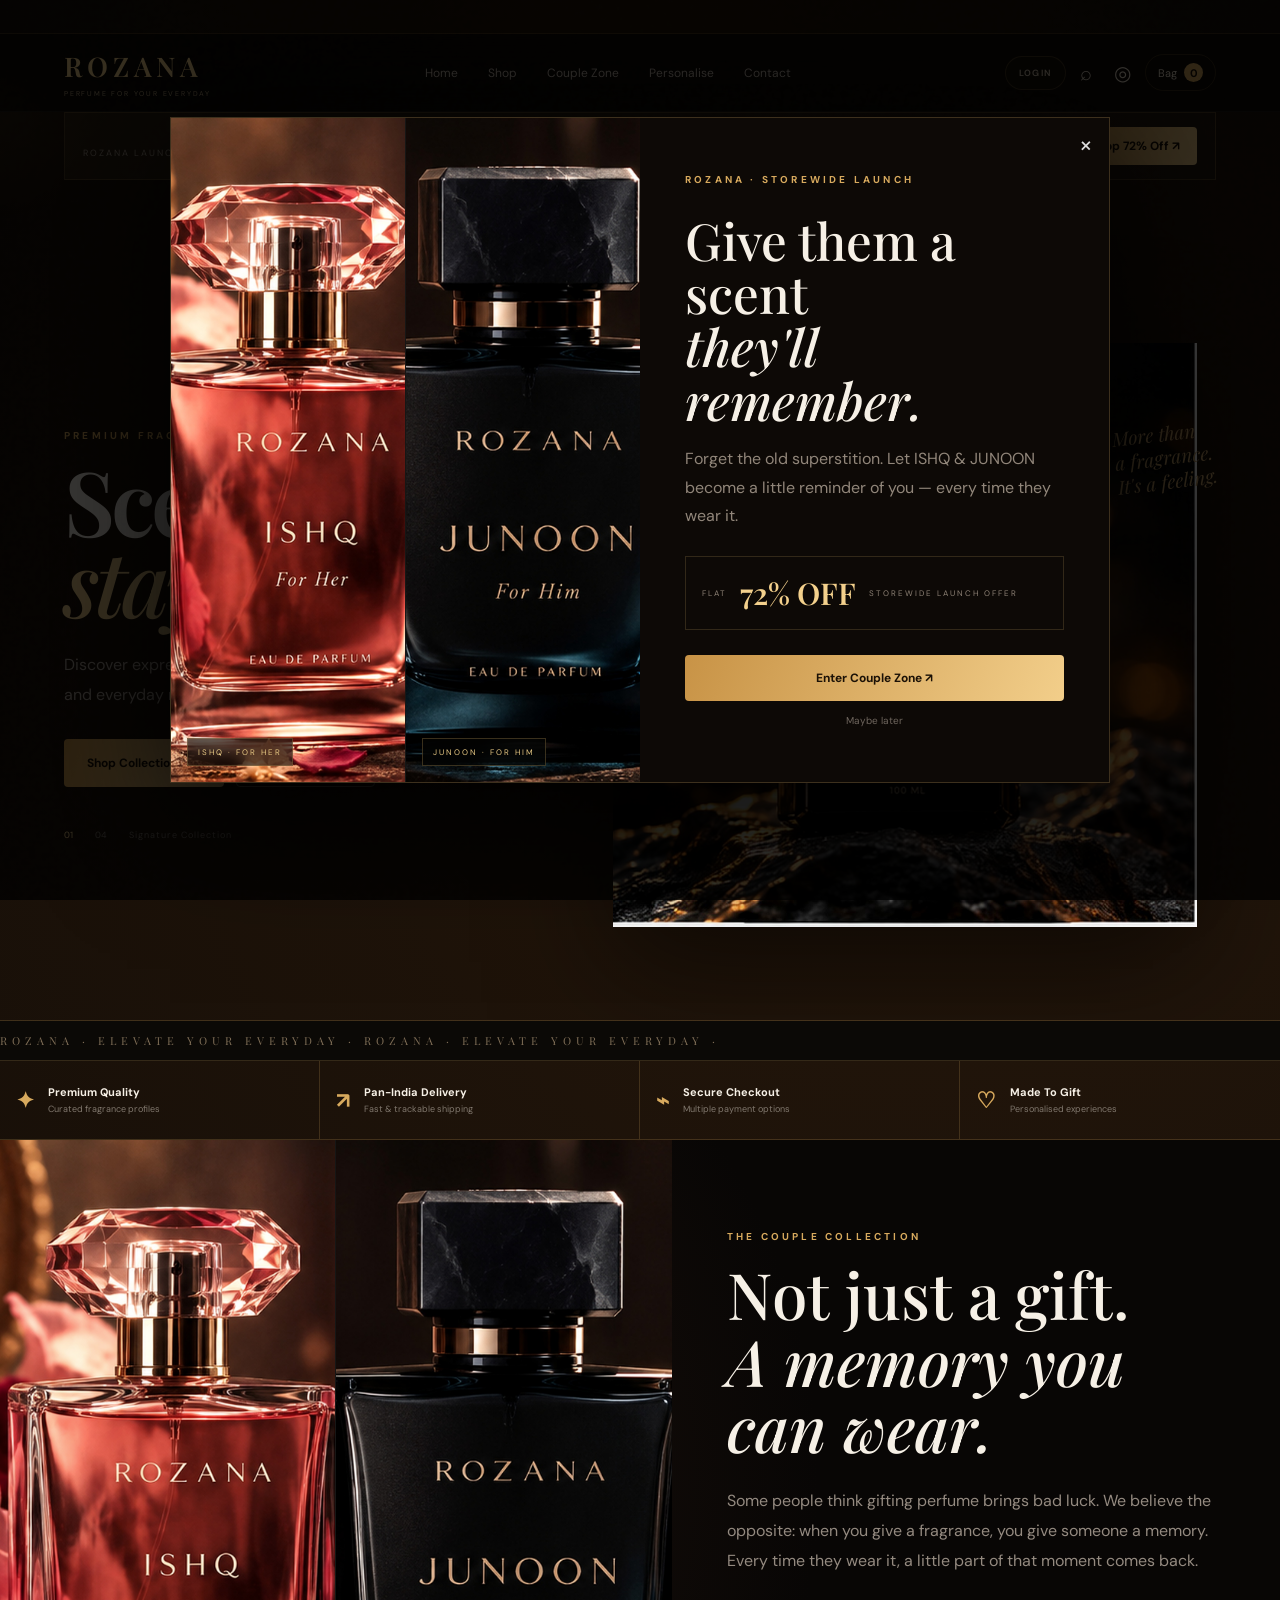
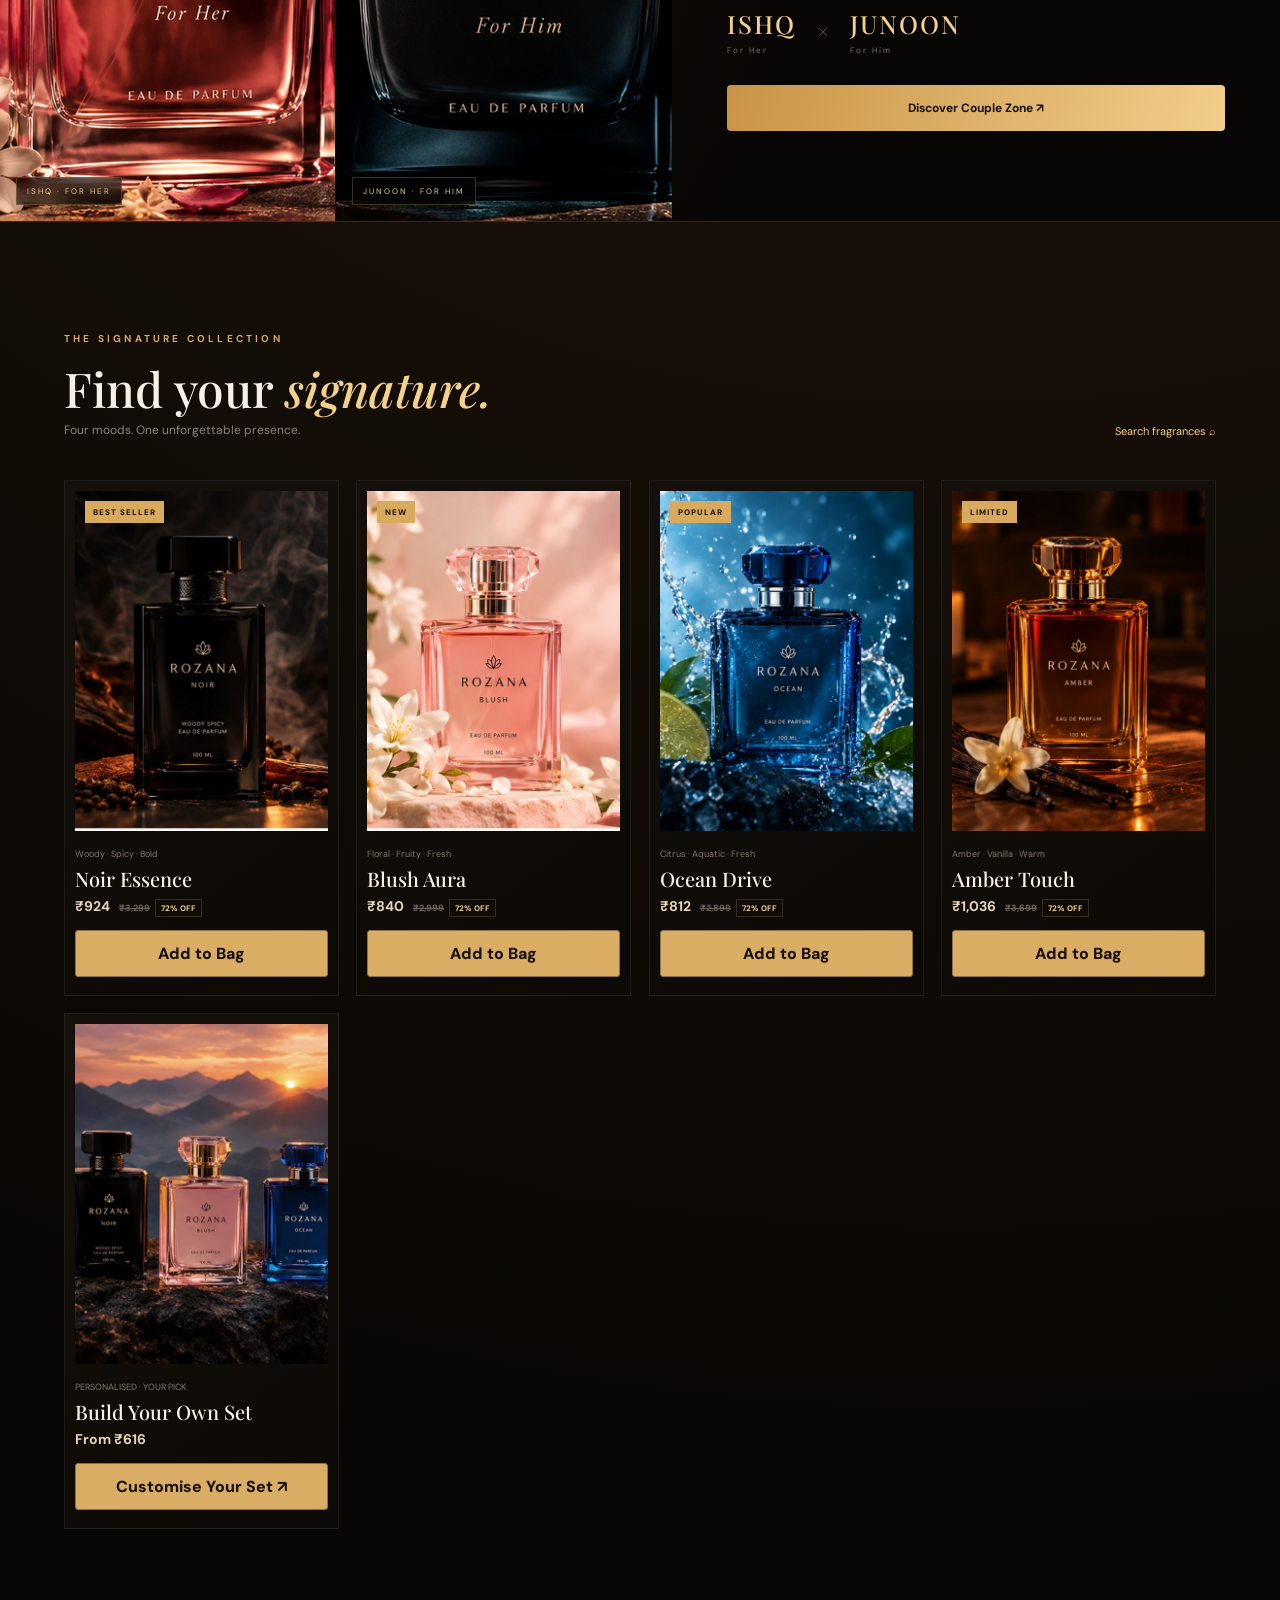
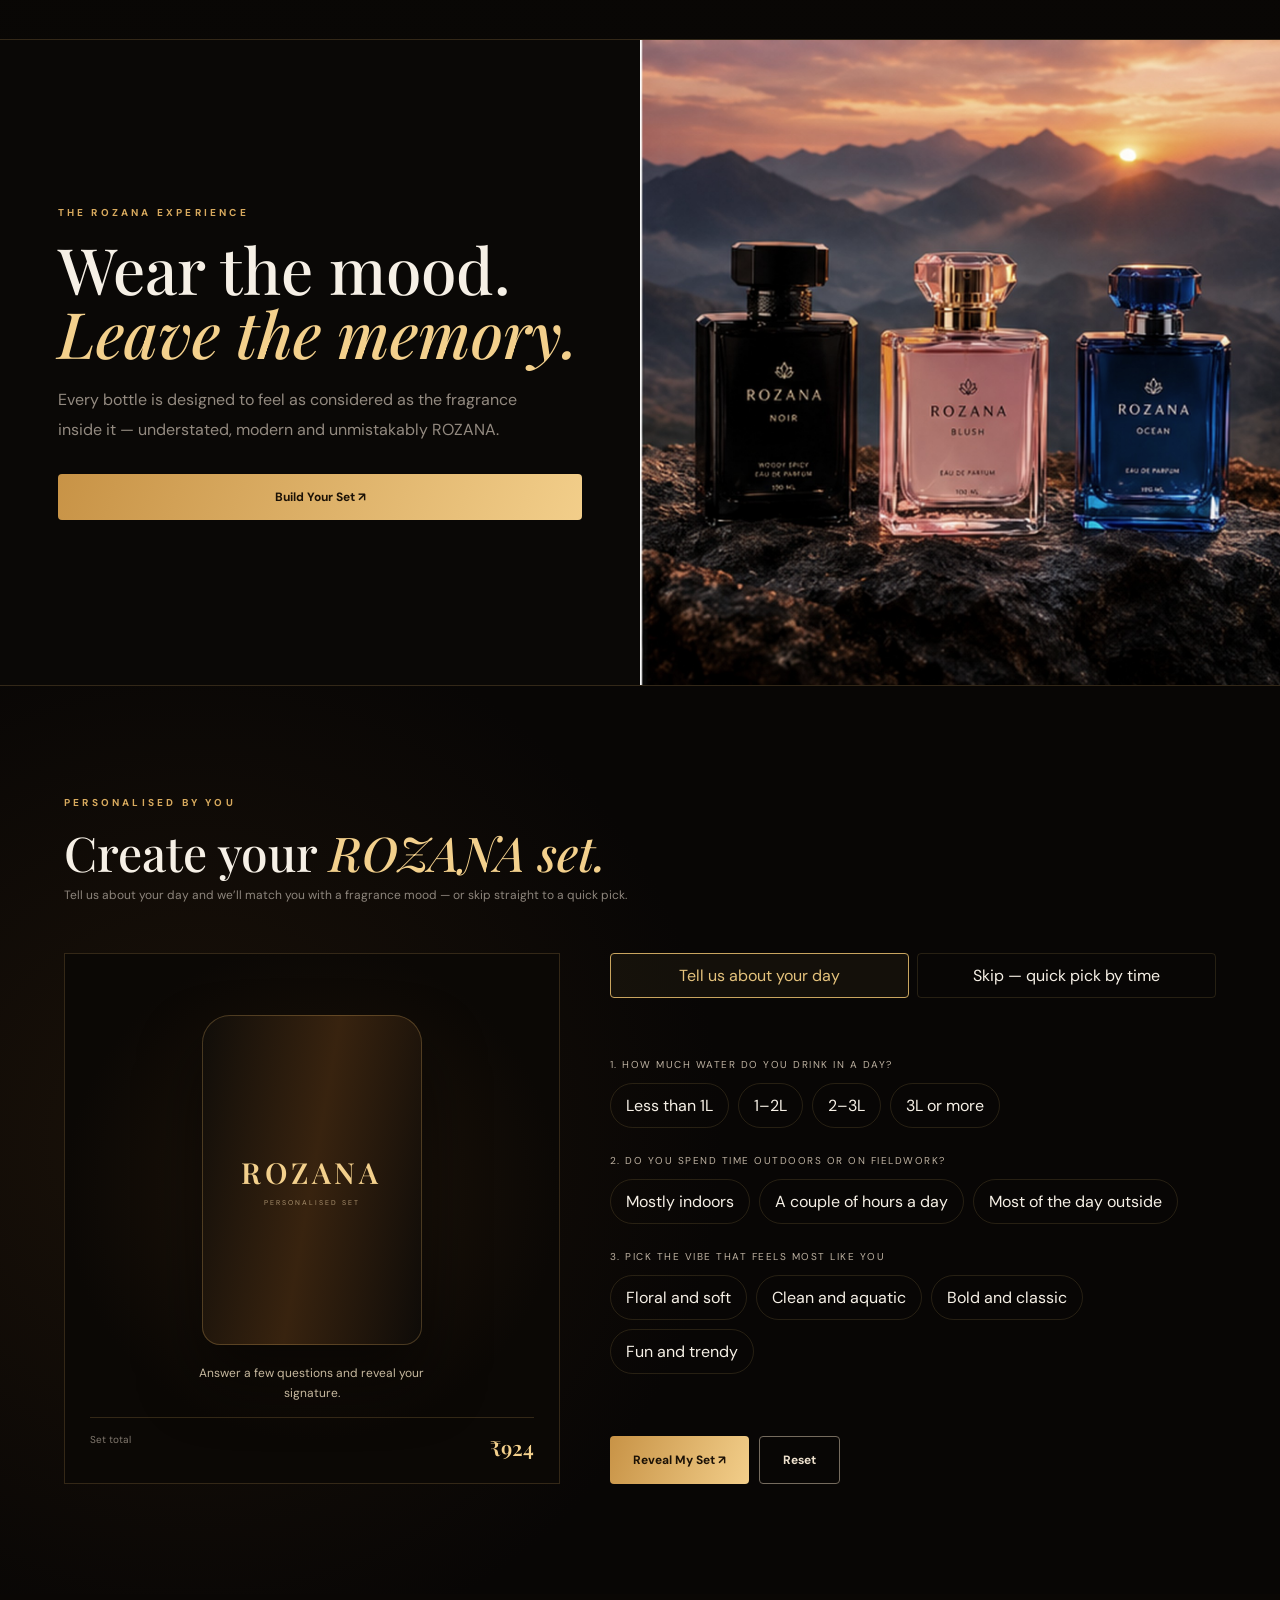
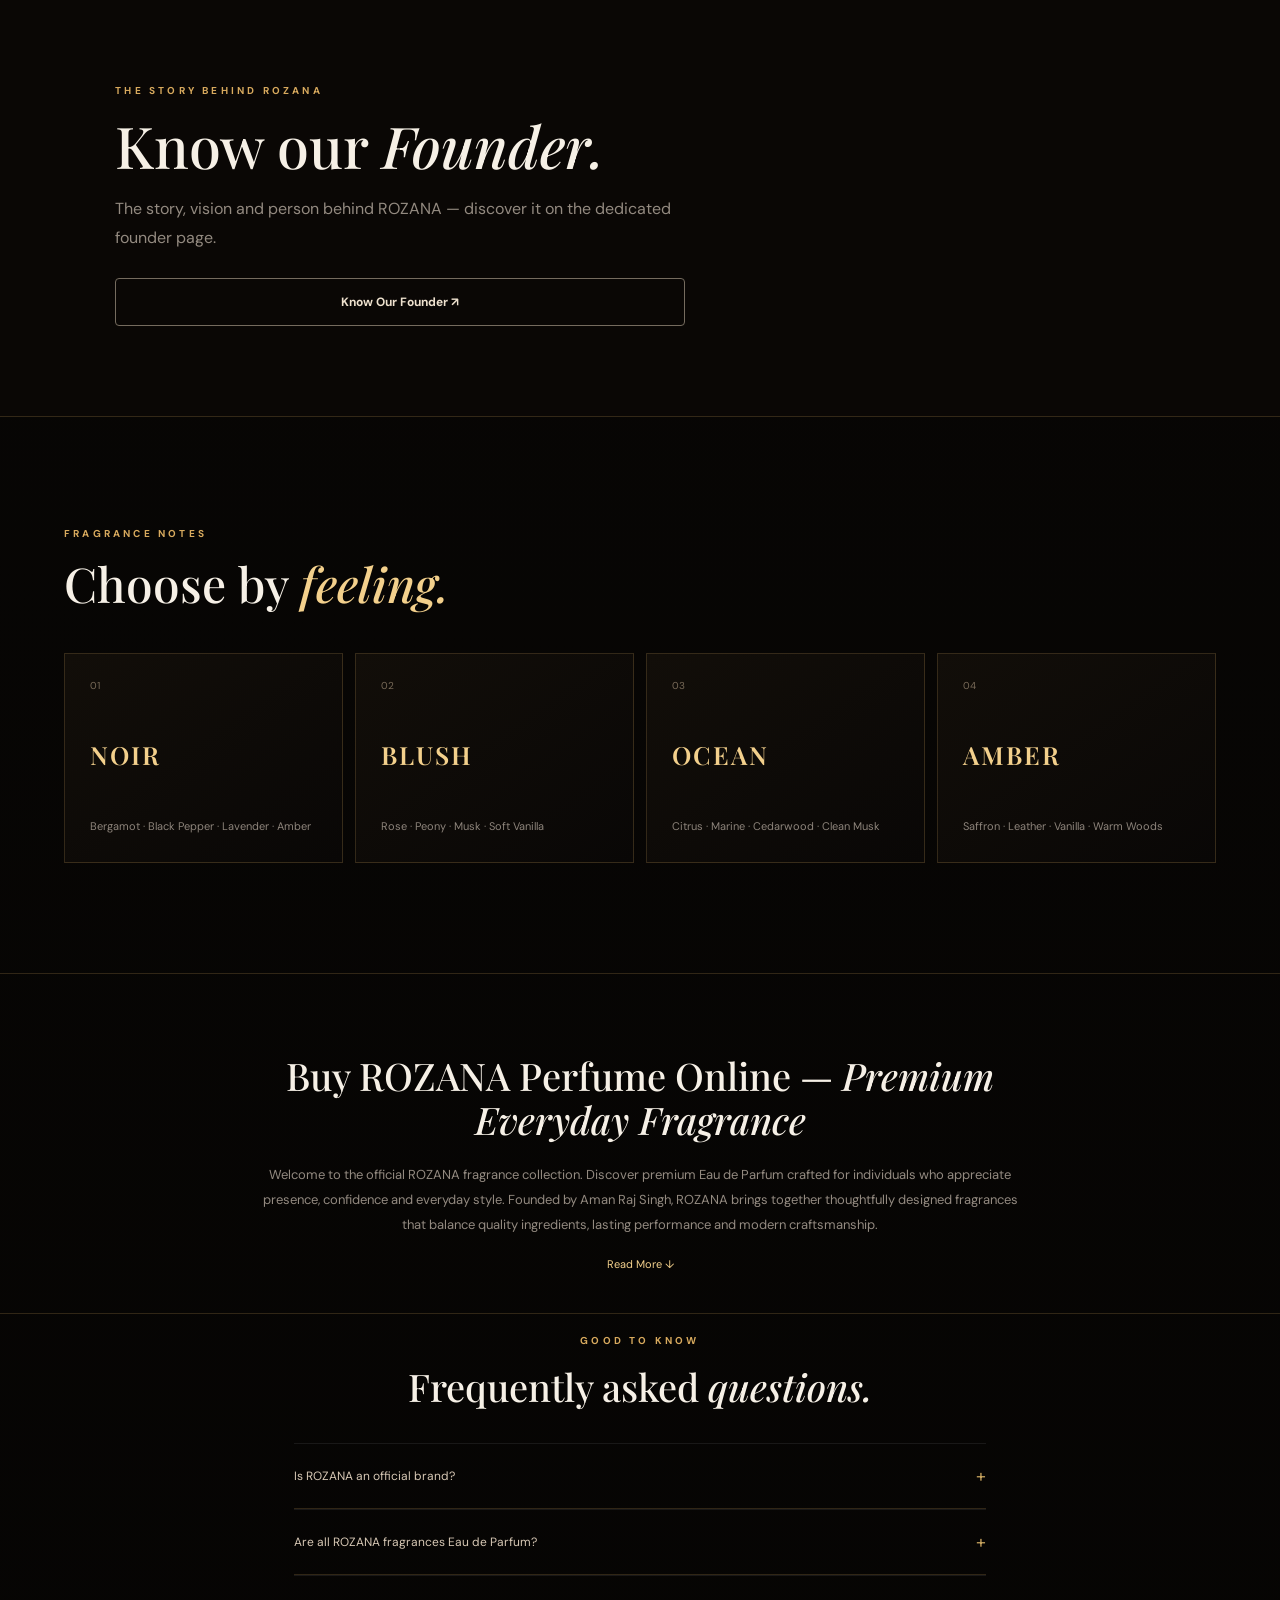
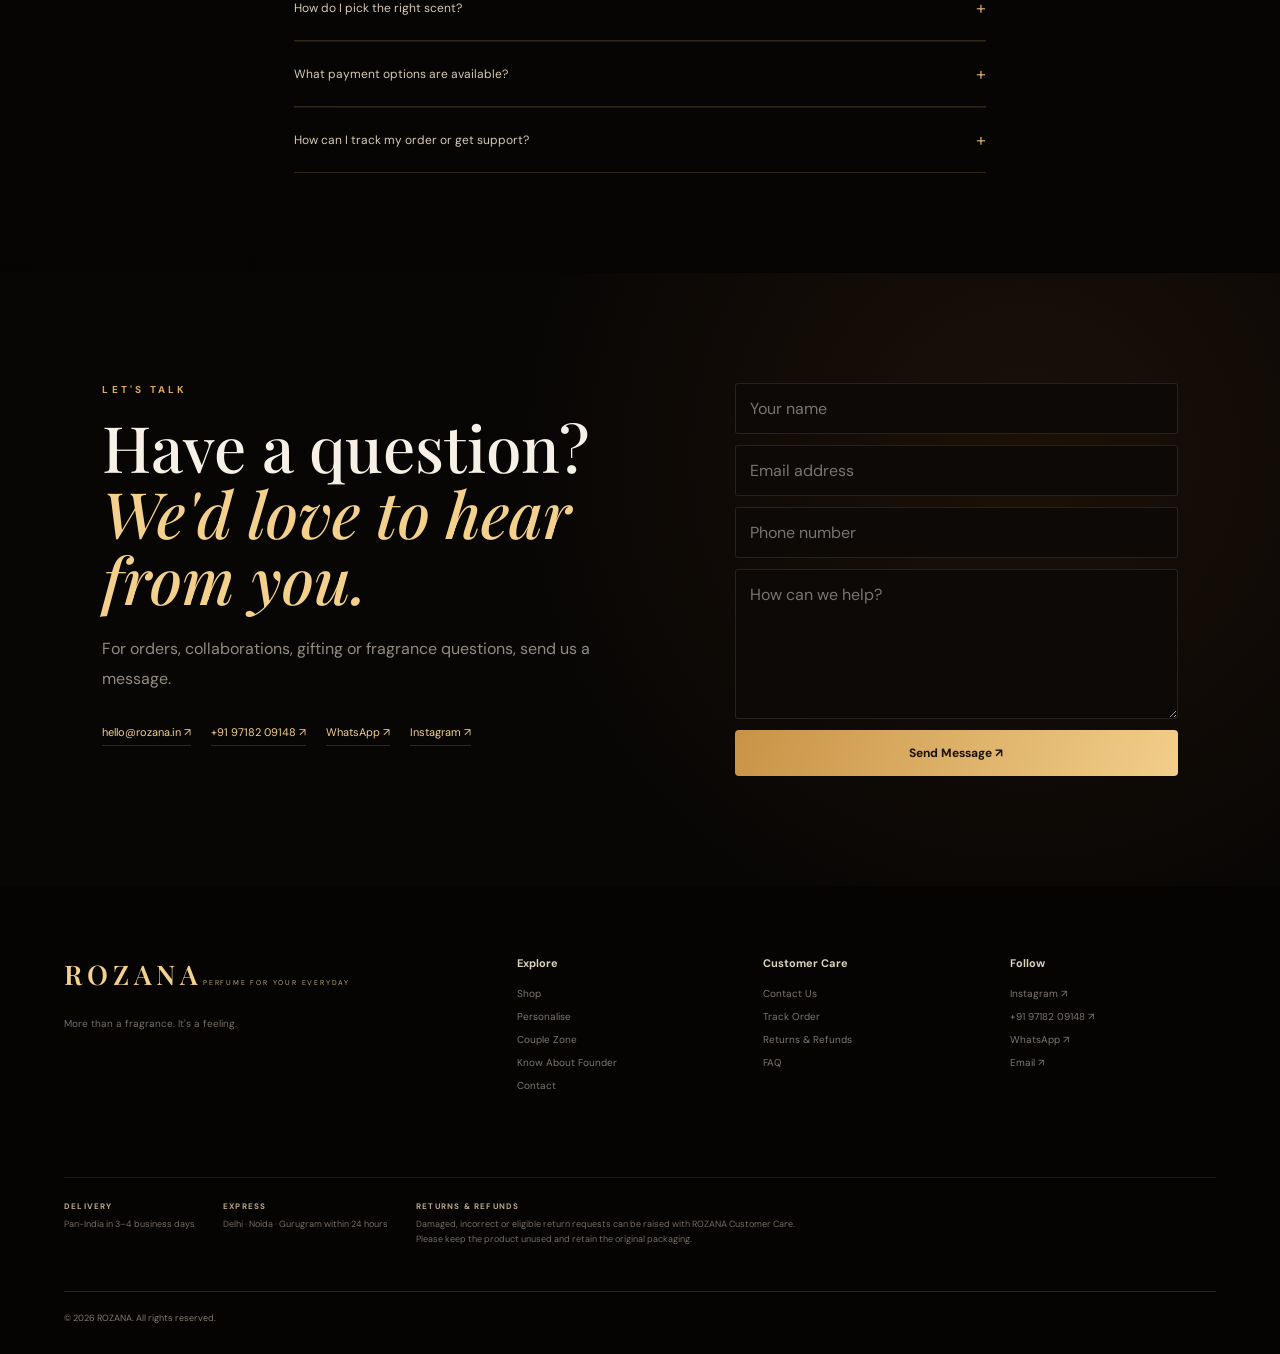
==== commit 3e1aec84: "Add files via upload" ====
--- a/index.html
+++ b/index.html
@@ -51,10 +51,10 @@
 <section class="section" id="shop">
  <div class="section-head reveal"><div><p class="eyebrow">THE SIGNATURE COLLECTION</p><h2>Find your <i>signature.</i></h2><p>Four moods. One unforgettable presence.</p></div><button class="text-btn" onclick="openSearch()">Search fragrances ⌕</button></div>
  <div class="products">
-  <article class="product reveal" data-name="Noir Essence" data-price="924" data-img="noir.jpg"><div class="product-img"><span>BEST SELLER</span><img src="noir.jpg" alt="Noir Essence"><button class="quick" onclick="quickView(this)">Quick view</button></div><p class="category">Woody · Spicy · Bold</p><h3>Noir Essence</h3><div class="price">₹924 <del>₹3,299</del><em>72% OFF</em></div><button class="add" onclick="addToCart('Noir Essence',924,'noir.jpg')">Add to Bag</button></article>
-  <article class="product reveal" data-name="Blush Aura" data-price="840" data-img="blush.jpg"><div class="product-img"><span>NEW</span><img src="blush.jpg" alt="Blush Aura"><button class="quick" onclick="quickView(this)">Quick view</button></div><p class="category">Floral · Fruity · Fresh</p><h3>Blush Aura</h3><div class="price">₹840 <del>₹2,999</del><em>72% OFF</em></div><button class="add" onclick="addToCart('Blush Aura',840,'blush.jpg')">Add to Bag</button></article>
-  <article class="product reveal" data-name="Ocean Drive" data-price="812" data-img="ocean.jpg"><div class="product-img"><span>POPULAR</span><img src="ocean.jpg" alt="Ocean Drive"><button class="quick" onclick="quickView(this)">Quick view</button></div><p class="category">Citrus · Aquatic · Fresh</p><h3>Ocean Drive</h3><div class="price">₹812 <del>₹2,899</del><em>72% OFF</em></div><button class="add" onclick="addToCart('Ocean Drive',812,'ocean.jpg')">Add to Bag</button></article>
-  <article class="product reveal" data-name="Amber Touch" data-price="1036" data-img="amber.jpg"><div class="product-img"><span>LIMITED</span><img src="amber.jpg" alt="Amber Touch"><button class="quick" onclick="quickView(this)">Quick view</button></div><p class="category">Amber · Vanilla · Warm</p><h3>Amber Touch</h3><div class="price">₹1,036 <del>₹3,699</del><em>72% OFF</em></div><button class="add" onclick="addToCart('Amber Touch',1036,'amber.jpg')">Add to Bag</button></article>
+  <article class="product reveal" data-name="Noir Essence" data-price="924" data-img="noir.jpg" onclick="openProduct('noir')"><div class="product-img"><span>BEST SELLER</span><img src="noir.jpg" alt="Noir Essence"><button class="quick" onclick="event.stopPropagation();quickView(this)">Quick view</button></div><p class="category">Woody · Spicy · Bold</p><h3>Noir Essence</h3><div class="price">₹924 <del>₹3,299</del><em>72% OFF</em></div><button class="add" onclick="event.stopPropagation();addToCart('Noir Essence',924,'noir.jpg')">Add to Bag</button></article>
+  <article class="product reveal" data-name="Blush Aura" data-price="840" data-img="blush.jpg" onclick="openProduct('blush')"><div class="product-img"><span>NEW</span><img src="blush.jpg" alt="Blush Aura"><button class="quick" onclick="event.stopPropagation();quickView(this)">Quick view</button></div><p class="category">Floral · Fruity · Fresh</p><h3>Blush Aura</h3><div class="price">₹840 <del>₹2,999</del><em>72% OFF</em></div><button class="add" onclick="event.stopPropagation();addToCart('Blush Aura',840,'blush.jpg')">Add to Bag</button></article>
+  <article class="product reveal" data-name="Ocean Drive" data-price="812" data-img="ocean.jpg" onclick="openProduct('ocean')"><div class="product-img"><span>POPULAR</span><img src="ocean.jpg" alt="Ocean Drive"><button class="quick" onclick="event.stopPropagation();quickView(this)">Quick view</button></div><p class="category">Citrus · Aquatic · Fresh</p><h3>Ocean Drive</h3><div class="price">₹812 <del>₹2,899</del><em>72% OFF</em></div><button class="add" onclick="event.stopPropagation();addToCart('Ocean Drive',812,'ocean.jpg')">Add to Bag</button></article>
+  <article class="product reveal" data-name="Amber Touch" data-price="1036" data-img="amber.jpg" onclick="openProduct('amber')"><div class="product-img"><span>LIMITED</span><img src="amber.jpg" alt="Amber Touch"><button class="quick" onclick="event.stopPropagation();quickView(this)">Quick view</button></div><p class="category">Amber · Vanilla · Warm</p><h3>Amber Touch</h3><div class="price">₹1,036 <del>₹3,699</del><em>72% OFF</em></div><button class="add" onclick="event.stopPropagation();addToCart('Amber Touch',1036,'amber.jpg')">Add to Bag</button></article>
   <article class="product reveal bundle-tile" onclick="location.hash='custom'"><div class="product-img bundle-visual"><img src="rozana-reference.jpg" alt="Build your own ROZANA set"></div><p class="category">PERSONALISED · YOUR PICK</p><h3>Build Your Own Set</h3><div class="price">From ₹616</div><button class="add" onclick="event.stopPropagation();location.hash='custom'">Customise Your Set ↗</button></article>
  </div>
 </section>
@@ -94,7 +94,7 @@
     </div>
   </div>
 </section>
-<section class="founder-teaser" id="about"><div class="founder-teaser-copy reveal"><p class="eyebrow">THE STORY BEHIND ROZANA</p><h2>Know the person behind <i>the fragrance.</i></h2><p>Discover the thought, belief and vision that shaped ROZANA.</p><a class="btn ghost" href="founder.html">Know About Founder ↗</a></div><div class="founder-teaser-img reveal"><img src="ceo.jpg" alt="ROZANA Founder"></div></section>
+<section class="founder-teaser founder-cta-only" id="about"><div class="founder-teaser-copy reveal"><p class="eyebrow">THE STORY BEHIND ROZANA</p><h2>Know our <i>Founder.</i></h2><p>The story, vision and person behind ROZANA — discover it on the dedicated founder page.</p><a class="btn ghost" href="founder.html">Know Our Founder ↗</a></div></section>
 <section class="notes"><div class="notes-head reveal"><p class="eyebrow">FRAGRANCE NOTES</p><h2>Choose by <i>feeling.</i></h2></div><div class="note-grid"><div class="note reveal"><span>01</span><b>NOIR</b><p>Bergamot · Black Pepper · Lavender · Amber</p></div><div class="note reveal"><span>02</span><b>BLUSH</b><p>Rose · Peony · Musk · Soft Vanilla</p></div><div class="note reveal"><span>03</span><b>OCEAN</b><p>Citrus · Marine · Cedarwood · Clean Musk</p></div><div class="note reveal"><span>04</span><b>AMBER</b><p>Saffron · Leather · Vanilla · Warm Woods</p></div></div></section>
 <section class="seo">
   <div class="seo-inner reveal">
@@ -120,11 +120,12 @@
 
 <section class="contact" id="contact"><div class="contact-copy reveal"><p class="eyebrow">LET'S TALK</p><h2>Have a question?<br><i>We'd love to hear from you.</i></h2><p>For orders, collaborations, gifting or fragrance questions, send us a message.</p><div class="contact-links"><a href="mailto:hello@rozana.in">hello@rozana.in ↗</a><a href="tel:+919718209148">+91 97182 09148 ↗</a><a href="https://wa.me/919718209148" target="_blank">WhatsApp ↗</a><a href="https://www.instagram.com/_aman_singh__81?stkn=MWptejJ2N3R3ejg1Yw%3D%3D&utm_source=qr" target="_blank">Instagram ↗</a></div></div><form class="contact-form reveal" onsubmit="submitContact(event)"><input required placeholder="Your name"><input required type="email" placeholder="Email address"><input placeholder="Phone number"><textarea required placeholder="How can we help?"></textarea><button class="btn primary full">Send Message ↗</button></form></section>
 </main>
-<footer><div class="footer-brand"><span>ROZANA</span><small>PERFUME FOR YOUR EVERYDAY</small><p>More than a fragrance. It's a feeling.</p></div><div><h4>Explore</h4><a href="#shop">Shop</a><a href="#custom">Personalise</a><a href="couple-zone.html">Couple Zone</a><a href="founder.html">Know About Founder</a><a href="#contact">Contact</a></div><div><h4>Customer Care</h4><a href="#contact">Contact Us</a><a href="#">Track Order</a><a href="#">Returns & Refunds</a><a href="#">FAQ</a></div><div><h4>Follow</h4><a href="https://www.instagram.com/_aman_singh__81?stkn=MWptejJ2N3R3ejg1Yw%3D%3D&utm_source=qr" target="_blank">Instagram ↗</a><a href="tel:+919718209148">+91 97182 09148 ↗</a><a href="https://wa.me/919718209148" target="_blank">WhatsApp ↗</a><a href="mailto:hello@rozana.in">Email ↗</a></div><div class="copyright">© 2026 ROZANA. All rights reserved.</div></footer>
+<footer><div class="footer-brand"><span>ROZANA</span><small>PERFUME FOR YOUR EVERYDAY</small><p>More than a fragrance. It's a feeling.</p></div><div><h4>Explore</h4><a href="#shop">Shop</a><a href="#custom">Personalise</a><a href="couple-zone.html">Couple Zone</a><a href="founder.html">Know About Founder</a><a href="#contact">Contact</a></div><div><h4>Customer Care</h4><a href="#contact">Contact Us</a><a href="#">Track Order</a><a href="#">Returns & Refunds</a><a href="#">FAQ</a></div><div><h4>Follow</h4><a href="https://www.instagram.com/_aman_singh__81?stkn=MWptejJ2N3R3ejg1Yw%3D%3D&utm_source=qr" target="_blank">Instagram ↗</a><a href="tel:+919718209148">+91 97182 09148 ↗</a><a href="https://wa.me/919718209148" target="_blank">WhatsApp ↗</a><a href="mailto:hello@rozana.in">Email ↗</a></div><div class="policy-strip"><span><b>Delivery</b> Pan-India in 3–4 business days</span><span><b>Express</b> Delhi · Noida · Gurugram within 24 hours</span><span><b>Returns & Refunds</b> Damaged, incorrect or eligible return requests can be raised with ROZANA Customer Care. Please keep the product unused and retain the original packaging.</span></div><div class="copyright">© 2026 ROZANA. All rights reserved.</div></footer>
 <div class="search-modal" id="searchModal"><div class="search-box"><button class="close" onclick="closeSearch()">×</button><p class="eyebrow">SEARCH ROZANA</p><input id="searchInput" placeholder="Search Noir, Blush, Ocean..." oninput="searchProducts(this.value)"><div id="searchResults"></div></div></div>
 <div class="cart-drawer" id="cartDrawer"><div class="drawer-head"><div><p class="eyebrow">YOUR BAG</p><h3>ROZANA</h3></div><button onclick="closeCart()">×</button></div><div class="cart-items" id="cartItems"></div><div class="drawer-foot"><div><span>Subtotal</span><strong id="cartTotal">₹0</strong></div><button class="btn primary full" onclick="openCheckout()">Proceed to Checkout ↗</button><small>Taxes/shipping calculated at checkout.</small></div></div><div class="overlay" id="overlay" onclick="closeAll()"></div>
 <div class="checkout-modal" id="checkoutModal"><div class="checkout-card"><button class="close" onclick="closeCheckout()">×</button><p class="eyebrow">CHECKOUT</p><h2>Complete your order.</h2><div id="checkoutSummary"></div><form onsubmit="placeOrder(event)"><input required name="name" placeholder="Full name"><input required name="phone" placeholder="Mobile number"><input required name="address" placeholder="Delivery address"><label class="gift-toggle"><input type="checkbox" id="giftCardToggle" name="giftCard"> <span><b>Add a Secret Gift Card</b><small>Your message stays hidden and goes with the order.</small></span></label><div id="giftCardBox" class="gift-card-box hidden"><label>Write your heart out <span id="wordCount">0 / 200 words</span></label><textarea id="giftMessage" name="giftMessage" maxlength="1400" placeholder="Write your message here…" oninput="updateGiftWords()"></textarea><small>Maximum 200 words. The message is not shown on the product preview.</small></div><div class="pay-options"><label><input type="radio" name="payment" value="cod" checked> Cash on Delivery</label><label><input type="radio" name="payment" value="upi"> UPI / Online Payment</label></div><button class="btn primary full">Place Order ↗</button><small class="payment-note">Online gateway can be connected after your Razorpay/merchant account is ready.</small></form></div></div>
 <div class="quick-modal" id="quickModal"><div class="quick-card"><button class="close" onclick="closeQuick()">×</button><img id="quickImg" src="" alt=""><div><p class="eyebrow">ROZANA SIGNATURE</p><h2 id="quickName"></h2><p id="quickPrice"></p><p>Designed for a memorable, modern presence. Add it to your bag and make it yours.</p><button class="btn primary" id="quickAdd">Add to Bag ↗</button></div></div></div>
 <div class="toast" id="toast"></div><div class="couple-popup" id="couplePopup"><div class="couple-popup-card"><button class="close" onclick="closeCouplePopup()">×</button><div class="popup-image"><div class="popup-product"><img src="ishq.jpg" alt="ROZANA ISHQ For Her"><span>ISHQ · FOR HER</span></div><div class="popup-product"><img src="junoon.jpg" alt="ROZANA JUNOON For Him"><span>JUNOON · FOR HIM</span></div></div><div class="popup-copy"><p class="eyebrow">ROZANA · STOREWIDE LAUNCH</p><h2>Give them a scent<br><i>they'll remember.</i></h2><p>Forget the old superstition. Let ISHQ & JUNOON become a little reminder of you — every time they wear it.</p><div class="popup-offer"><span>FLAT</span><strong>72% OFF</strong><small>STOREWIDE LAUNCH OFFER</small></div><a class="btn primary full" href="couple-zone.html">Enter Couple Zone ↗</a><button class="popup-later" onclick="closeCouplePopup()">Maybe later</button></div></div></div><script src="script.js"></script>
 <script src="animations.js"></script>
-</body></html>
+
+<script src="auth.js"></script></body></html>
--- a/style.css
+++ b/style.css
@@ -69,3 +69,13 @@
   .popup-image{height:260px;min-height:260px}
   .popup-product{min-height:260px}
 }
+/* ROZANA AUTH — authentication UI only */
+
+/* ROZANA product detail + simple auth + policy polish */
+.rz-auth-btn{border:1px solid rgba(201,165,95,.25);background:rgba(201,165,95,.04);color:#d9c9b4;padding:10px 13px;font:600 9px var(--sans);letter-spacing:1.2px;text-transform:uppercase;cursor:pointer;border-radius:999px}
+.rz-auth-overlay{position:fixed;inset:0;background:rgba(0,0,0,.78);z-index:300;display:grid;place-items:center;padding:20px;opacity:0;visibility:hidden;transition:.25s}.rz-auth-overlay.open{opacity:1;visibility:visible}.rz-auth-card{width:min(430px,100%);background:#0e0b08;border:1px solid rgba(201,165,95,.24);box-shadow:0 30px 100px #000;padding:36px;position:relative}.rz-auth-close{position:absolute;right:14px;top:10px;background:none;border:0;color:#aa9b8a;font-size:26px;cursor:pointer}.rz-auth-brand{font:600 27px var(--serif);letter-spacing:5px;color:#e7c983}.rz-auth-sub{font-size:11px;color:#857a70;line-height:1.7;margin:10px 0 20px}.rz-auth-tabs{display:grid;grid-template-columns:1fr 1fr;border-bottom:1px solid rgba(255,255,255,.08);margin-bottom:18px}.rz-auth-tab{background:none;border:0;color:#766c63;padding:12px;cursor:pointer;font-size:10px;letter-spacing:1px}.rz-auth-tab.active{color:#e0c17e;border-bottom:1px solid #c9a55f}.rz-auth-field{display:block;width:100%;box-sizing:border-box;background:#0a0806;border:1px solid rgba(255,255,255,.09);color:#eee;padding:13px;margin:9px 0;outline:none}.rz-auth-primary,.rz-auth-google,.rz-auth-logout{width:100%;padding:13px;border:0;margin-top:8px;cursor:pointer;font-weight:600}.rz-auth-primary{background:#c9a55f;color:#0a0806}.rz-auth-google{background:transparent;border:1px solid rgba(255,255,255,.12);color:#ddd}.rz-auth-logout{background:transparent;border:1px solid rgba(201,165,95,.25);color:#d9c9b4}.rz-auth-error{display:none;background:rgba(180,60,40,.12);border:1px solid rgba(180,60,40,.25);color:#e6a899;padding:10px;font-size:10px;margin-bottom:10px}.rz-auth-error.show{display:block}.rz-auth-hint{font-size:9px;color:#6e665f;line-height:1.6;margin-top:12px}
+.policy-strip{grid-column:1/-1;border-top:1px solid rgba(255,255,255,.08);margin-top:35px;padding:22px 0 4px;display:flex;flex-wrap:wrap;gap:10px 28px;color:#756b62;font-size:9px;line-height:1.7}.policy-strip span{max-width:380px}.policy-strip b{display:block;color:#bba88d;text-transform:uppercase;letter-spacing:1.2px;font-size:8px;margin-bottom:3px}
+.product{cursor:pointer}.product .add,.product .quick{position:relative;z-index:4}.product-detail-main{padding-top:80px}.product-detail-hero{display:grid;grid-template-columns:1fr 1fr;min-height:720px;border-bottom:1px solid var(--line)}.detail-visual{position:relative;min-height:720px;background:radial-gradient(circle at 50% 45%,#25170d,#080605 66%);display:grid;place-items:center;overflow:hidden}.detail-visual img{width:100%;height:100%;object-fit:cover;display:block;filter:saturate(.9);transition:transform .8s}.detail-visual:hover img{transform:scale(1.025)}.detail-badge{position:absolute;left:25px;top:25px;z-index:2;border:1px solid rgba(201,165,95,.3);padding:9px 12px;font-size:8px;letter-spacing:2px;color:#e3c47e;background:rgba(0,0,0,.35);backdrop-filter:blur(8px)}.detail-floating{position:absolute;right:25px;bottom:25px;text-align:right;color:#e1d2bf;font:500 24px/1.05 var(--serif)}.detail-floating i{font-size:11px;color:#8d8175}.detail-copy{padding:90px 9%;display:flex;flex-direction:column;justify-content:center;background:linear-gradient(120deg,#0d0a07,#120c08)}.detail-copy h1{font:500 clamp(50px,6vw,82px)/.96 var(--serif);margin:10px 0 18px}.detail-intro{max-width:540px;color:#968b80;line-height:1.9}.detail-price{display:flex;align-items:center;gap:13px;margin:25px 0 8px}.detail-price strong{font:600 34px var(--serif);color:#e9d8bf}.detail-price del{color:#665d55}.detail-price em{font-style:normal;color:#c9a55f;border:1px solid rgba(201,165,95,.25);padding:6px 8px;font-size:8px;letter-spacing:1px}.detail-rating{font-size:11px;color:#c9a55f;margin-bottom:25px}.detail-rating span{color:#736a61;margin-left:8px;font-size:9px}.detail-actions{display:flex;gap:10px;flex-wrap:wrap}.coupon-card,.delivery-card{margin-top:18px;border:1px solid rgba(201,165,95,.18);background:rgba(201,165,95,.035);padding:16px;display:flex;align-items:center;justify-content:space-between;gap:18px}.coupon-card strong{display:block;font:600 22px var(--serif);color:#e2c27b;margin:4px 0}.coupon-card small{display:block;color:#746a61;font-size:9px}.coupon-card button{background:#c9a55f;border:0;padding:11px 13px;font-size:9px;letter-spacing:1px;cursor:pointer}.delivery-card{display:grid;justify-content:initial;gap:6px;color:#877d73;font-size:9px}.delivery-card b{color:#d8c6ac;font-size:10px}.detail-info{border-bottom:1px solid var(--line)}.detail-info-grid{display:grid;grid-template-columns:1fr 1fr;gap:80px}.detail-info h2{font:500 clamp(40px,5vw,64px)/1.05 var(--serif);margin:12px 0 20px}.detail-info-grid>div>p:last-child{color:#938980;line-height:1.9;max-width:580px}.notes-card{border:1px solid rgba(255,255,255,.07);padding:30px;background:linear-gradient(145deg,#130e09,#090706)}.notes-card h3{font:500 27px var(--serif);margin-bottom:20px}.note-list{display:grid;gap:10px}.note-list div{display:flex;justify-content:space-between;border-bottom:1px solid rgba(255,255,255,.06);padding:11px 0;font-size:10px}.note-list span{color:#756b62;text-transform:uppercase;letter-spacing:1px}.note-list b{color:#d5c5b2;font-weight:500}.detail-facts{display:grid;grid-template-columns:repeat(3,1fr);gap:10px;margin-top:25px}.detail-facts span{display:flex;flex-direction:column;gap:6px;padding-top:12px;border-top:1px solid rgba(255,255,255,.07)}.detail-facts b{font-size:8px;text-transform:uppercase;letter-spacing:1px;color:#766b61}.detail-facts small{font-size:9px;color:#c0b1a0;line-height:1.5}.product-faq{border-bottom:1px solid var(--line)}.faq-list{max-width:900px}.faq-item{border-top:1px solid rgba(255,255,255,.08)}.faq-item button{width:100%;padding:20px 0;background:none;border:0;color:#d7c8b5;text-align:left;display:flex;justify-content:space-between;cursor:pointer;font-size:12px}.faq-answer{max-height:0;overflow:hidden;color:#81776e;font-size:10px;line-height:1.8;transition:max-height .3s;padding-right:50px}.faq-item.open .faq-answer{max-height:120px;padding-bottom:18px}.faq-item button span{color:#c9a55f}.couple-recommend{margin:0 8%;padding:60px 0;border-top:1px solid rgba(201,165,95,.16);display:flex;align-items:center;justify-content:space-between;gap:30px}.couple-recommend h2{font:500 clamp(38px,4vw,58px)/1 var(--serif);margin:8px 0 12px}.couple-recommend p{color:#837970;max-width:620px;line-height:1.8}.couple-recommend.first-visit{animation:recommendGlow 1.8s ease-in-out 2}@keyframes recommendGlow{50%{transform:translateY(-4px)}}.cart-discount{display:block;color:#c9a55f;font-size:8px;margin-top:4px}
+.founder-cta-only{grid-template-columns:1fr!important;min-height:360px}.founder-cta-only .founder-teaser-copy{max-width:800px}
+@media(max-width:900px){.product-detail-hero,.detail-info-grid{grid-template-columns:1fr}.detail-visual{min-height:560px}.product-detail-main{padding-top:70px}.detail-copy{padding:60px 25px}.couple-recommend{margin:0 25px;flex-direction:column;align-items:flex-start}.detail-facts{grid-template-columns:1fr}.policy-strip{grid-column:1}.rz-auth-btn{display:none}}
+@media(max-width:600px){.detail-visual{min-height:430px}.detail-floating{font-size:18px;right:15px;bottom:15px}.detail-copy{padding:50px 20px}.coupon-card{align-items:flex-start;flex-direction:column}.policy-strip{display:block}.policy-strip span{display:block;margin-bottom:10px}}
